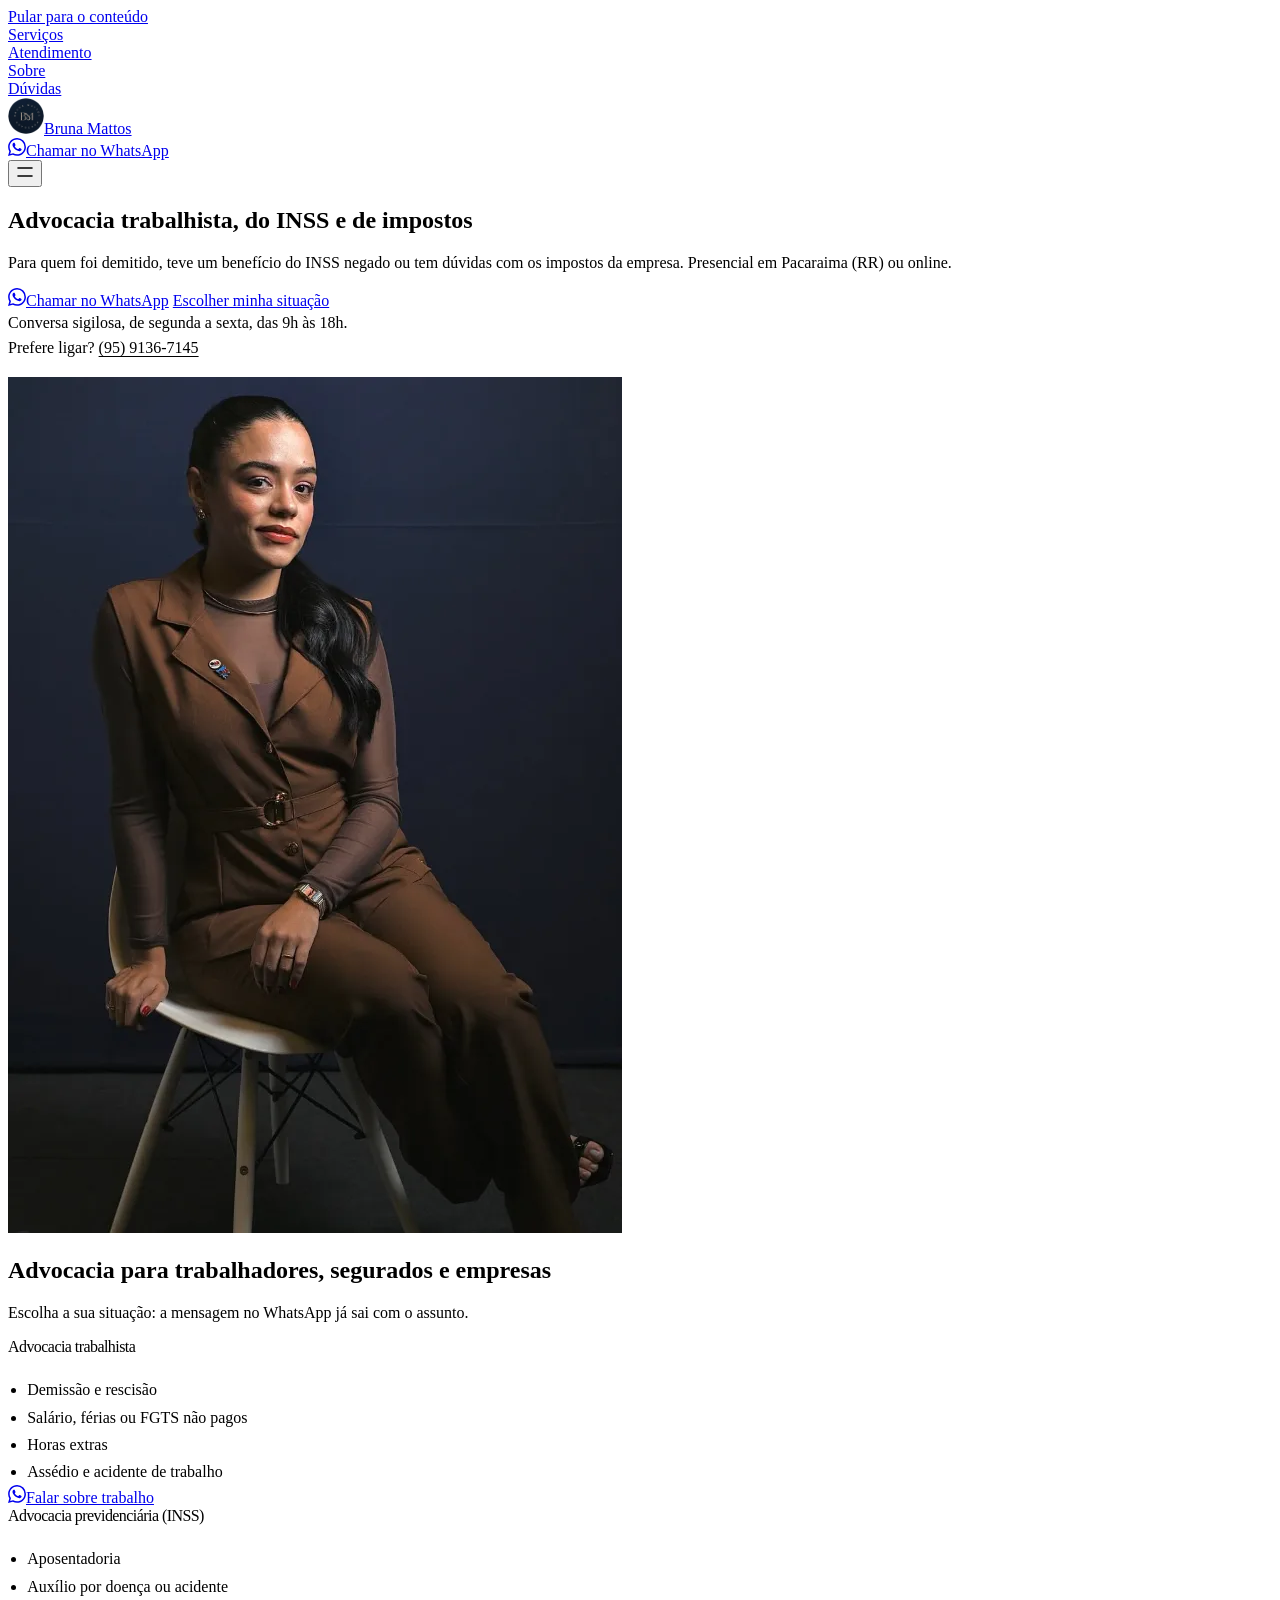
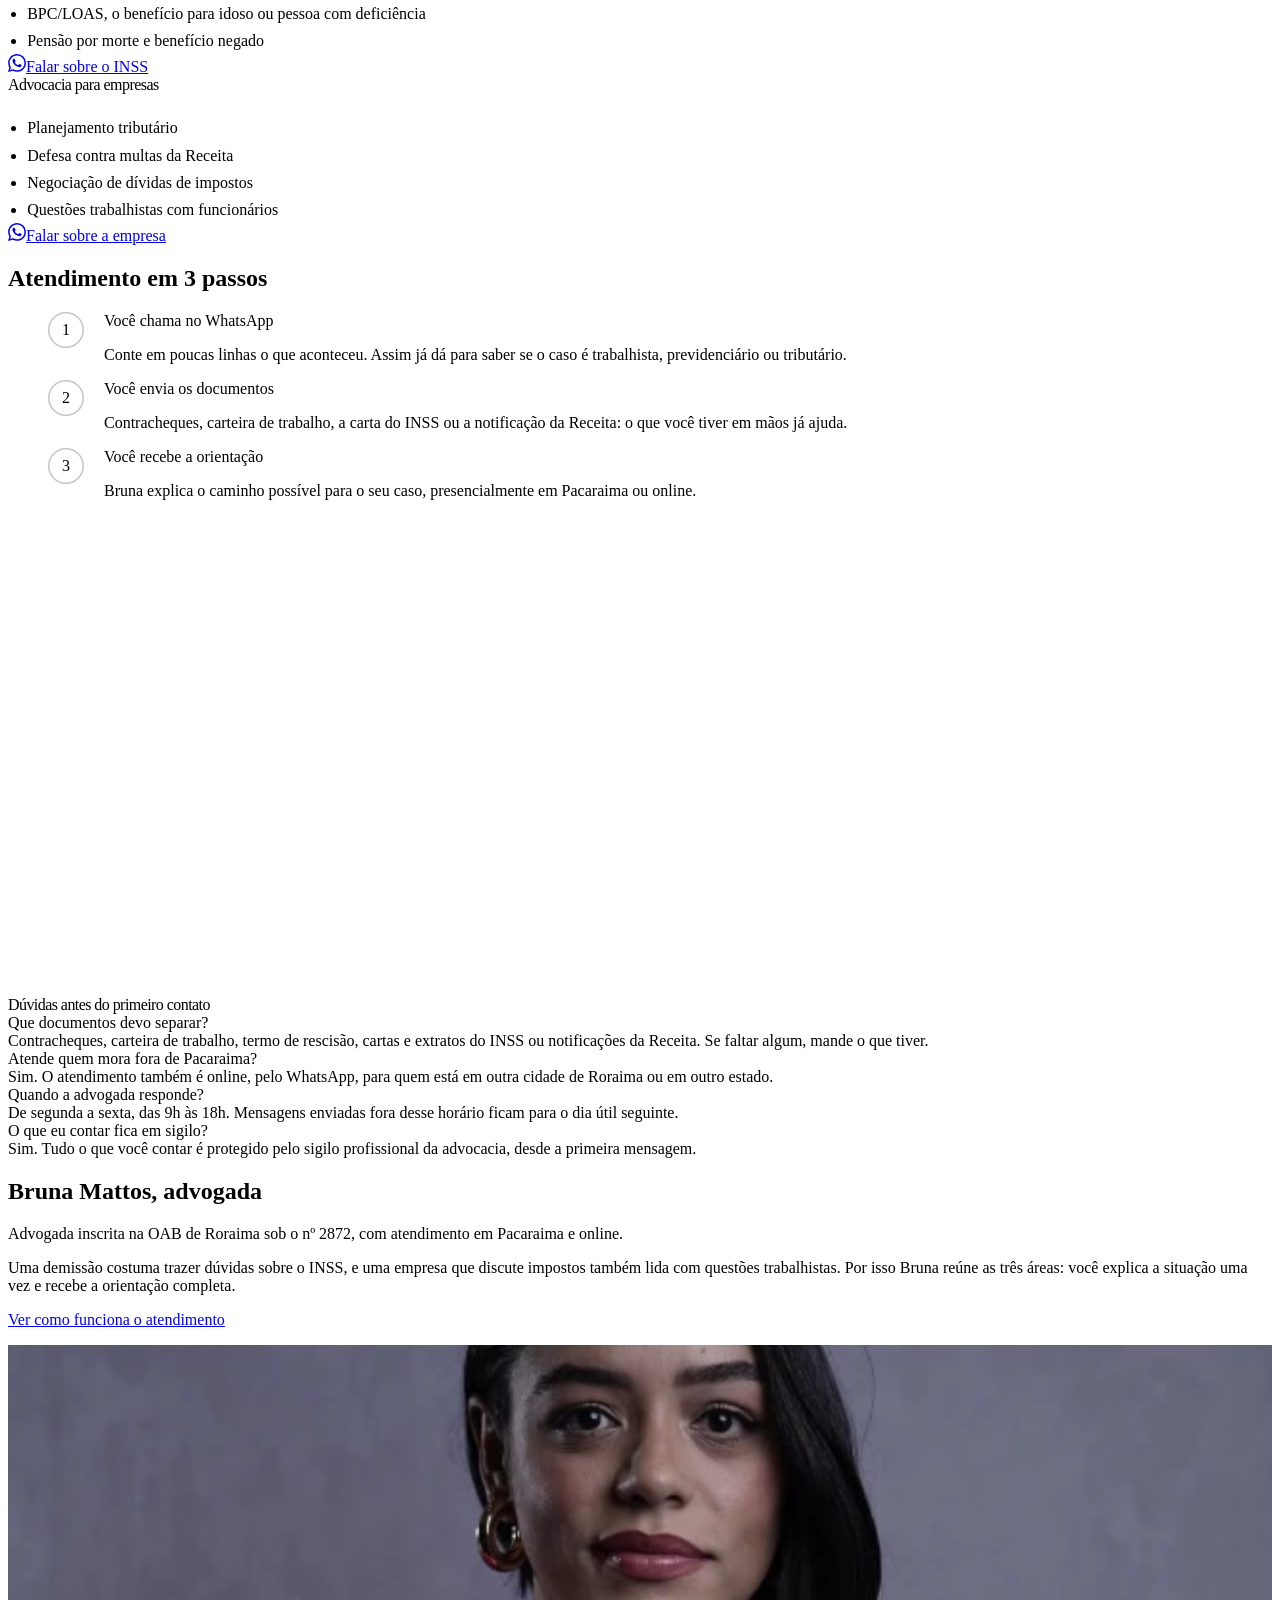
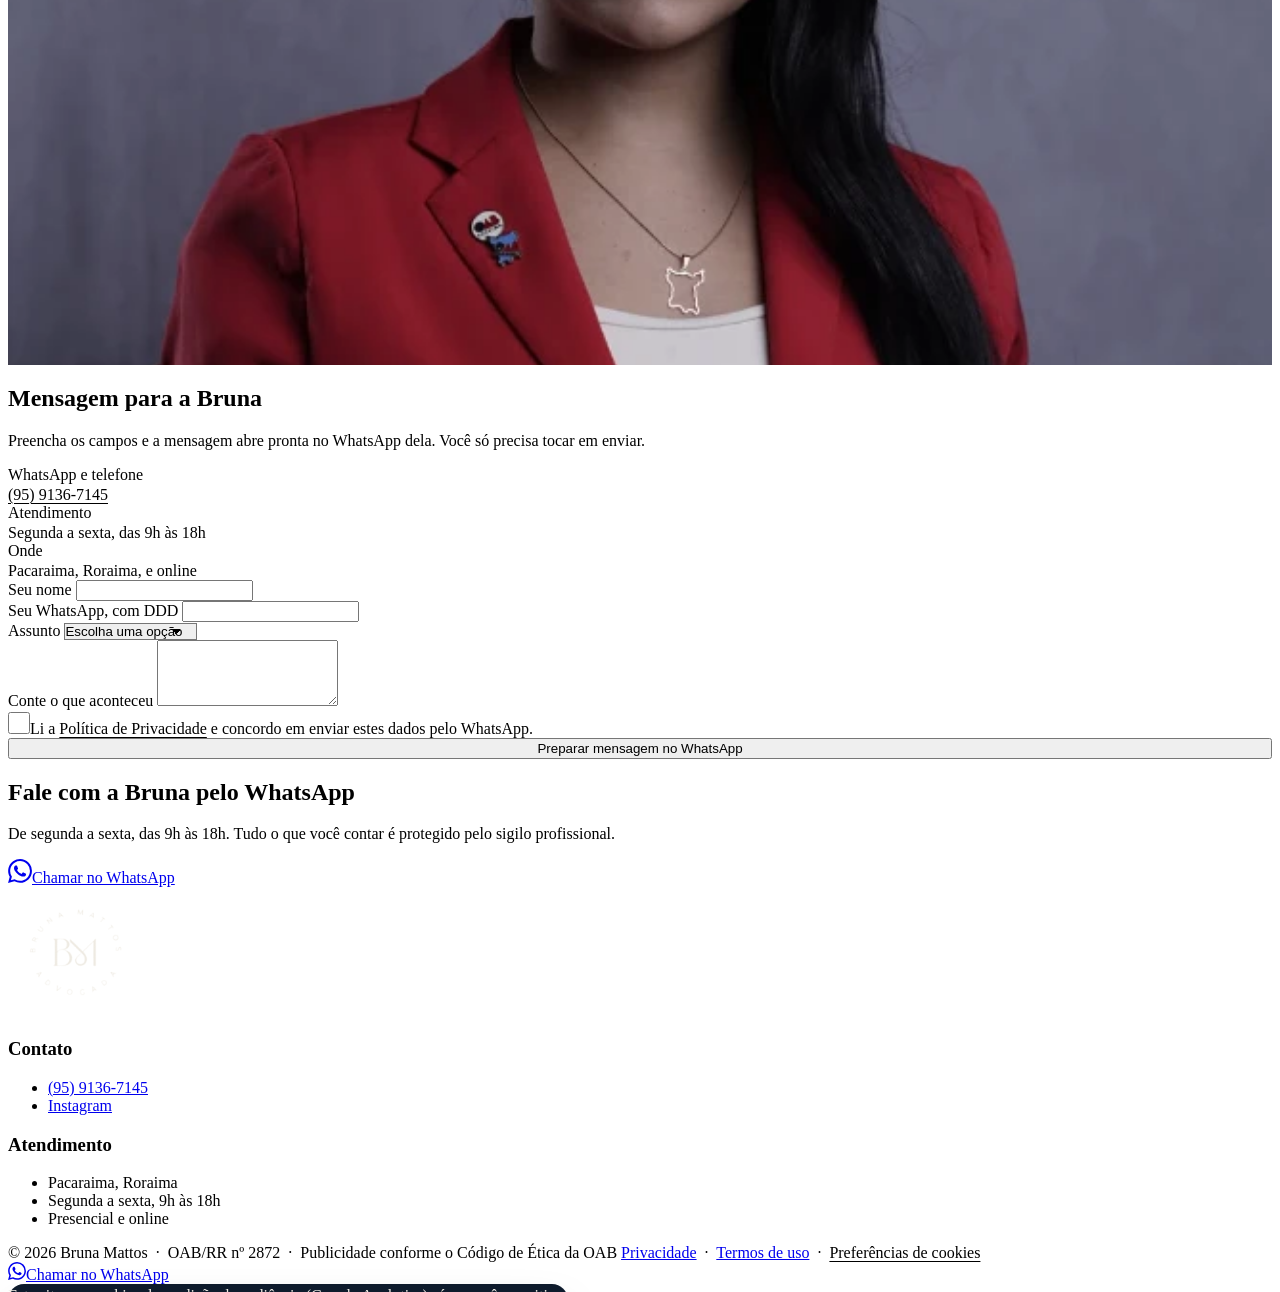
==== index.html @ 01bea77d "Site de Bruna Mattos, advogada Página inicial com áreas de atuação, atendimento em 3 passos, dúvidas" ====
<!doctype html>
<html lang="pt-BR" data-type="service" data-radius="soft" data-buttons="solid" data-motion>
<head>
<meta charset="utf-8">
<meta name="viewport" content="width=device-width, initial-scale=1, viewport-fit=cover">
<title>Bruna Mattos: advogada trabalhista, previdenciária e tributária em Pacaraima, Roraima</title>
<meta name="description" content="Atendimento a trabalhadores, segurados do INSS e empresas, presencial em Pacaraima (RR) e online, de segunda a sexta, das 9h às 18h. OAB/RR nº 2872.">
<link rel="canonical" href="https://vinyciusgestao.github.io/bruna-mattos-advogada/">
<meta property="og:type" content="website">
<meta property="og:locale" content="pt_BR">
<meta property="og:site_name" content="Bruna Mattos, Advogada">
<meta property="og:url" content="https://vinyciusgestao.github.io/bruna-mattos-advogada/">
<meta property="og:title" content="Bruna Mattos, advocacia em Pacaraima, Roraima">
<meta property="og:description" content="Direito do trabalho, INSS e impostos para trabalhadores, segurados e empresas, em Pacaraima (RR) e online. Fale pelo WhatsApp.">
<meta property="og:image" content="https://vinyciusgestao.github.io/bruna-mattos-advogada/assets/img/og-image.jpg">
<meta property="og:image:width" content="1200">
<meta property="og:image:height" content="630">
<meta property="og:image:alt" content="Bruna Mattos, advogada, sentada numa cadeira branca, ao lado do nome e da OAB/RR nº 2872">
<meta name="twitter:card" content="summary_large_image">
<meta name="twitter:image" content="https://vinyciusgestao.github.io/bruna-mattos-advogada/assets/img/og-image.jpg">
<link rel="icon" href="favicon.ico" sizes="48x48">
<link rel="icon" href="favicon-32x32.png" type="image/png" sizes="32x32">
<link rel="icon" href="favicon-16x16.png" type="image/png" sizes="16x16">
<link rel="apple-touch-icon" href="apple-touch-icon.png">
<link rel="manifest" href="site.webmanifest">
<meta name="theme-color" content="#f4f2ee">
<meta name="site-kind" content="other">
<meta name="page-type" content="service">
<link rel="preconnect" href="https://fonts.googleapis.com">
<link rel="preconnect" href="https://fonts.gstatic.com" crossorigin>
<link href="https://fonts.googleapis.com/css2?family=Onest:wght@400..700&display=swap" rel="stylesheet">
<link rel="stylesheet" href="assets/system.css">
<link rel="stylesheet" href="assets/ui/cards.css">
<link rel="stylesheet" href="assets/motion/motion.css">
<link rel="stylesheet" href="assets/layout/layout.css">
<link rel="stylesheet" href="assets/icons/icon.css">
<link rel="stylesheet" href="assets/site-extra.css">
<!-- tela de carregamento: só na primeira página da visita e nunca com reduzir movimento -->
<script>try{if(sessionStorage.getItem("bm-visto")||matchMedia("(prefers-reduced-motion: reduce)").matches)document.documentElement.classList.add("sem-carregamento");sessionStorage.setItem("bm-visto","1")}catch(e){document.documentElement.classList.add("sem-carregamento")}</script>
<style>
/* as cores da logo da Bruna: azul-marinho #0f1e33 e marfim */
:root {
  --p-bg: #f4f2ee; --p-surface: #e9e5dd; --p-ink: #121a28; --p-muted: #5d6270;
  --p-accent: #0f1e33; --p-accent-ink: #f4f2ee; --p-action: #0f1e33; --p-action-ink: #f4f2ee;
  --p-inv-bg: #0e1b2c; --p-inv-surface: #1a2a42; --p-inv-ink: #eeeae2; --p-inv-muted: #aab0bc;
  --p-inv-accent: #eeeae2; --p-inv-accent-ink: #0f1e33; --p-inv-action: #eeeae2; --p-inv-action-ink: #0f1e33;
  --font-display: "Onest", system-ui, sans-serif;
  --font-text: "Onest", system-ui, sans-serif;
  --display-weight: 400;
  --display-tracking: -0.035em;
  --display-tracking-xl: -0.04em;
}
</style>
<style>
  /* o ícone do WhatsApp nos botões que abrem o WhatsApp */
  .wa-ic { width: 18px; height: 18px; flex: none; margin-right: var(--s-2); }
  .btn--xl .wa-ic { width: 24px; height: 24px; margin-right: var(--s-3); }
  #contact .btn--xl { justify-content: flex-start; }
  /* a linha de tranquilidade sob os botões do topo */
  .hero__note { margin-top: var(--s-5); font-size: var(--t-small); line-height: 1.6; color: var(--ink); max-width: 46ch; }
  .hero__note a { color: inherit; text-decoration: underline; text-underline-offset: 3px; }
  @media (max-width: 639px) { .hero__note { margin-top: var(--s-4); } }
  /* o telefone do topo: área de toque de 44px sem mudar o desenho da linha */
  .hero__note a[href] { position: relative; }
  .hero__note a[href]::before { content: ""; position: absolute; inset: -12px -6px; }   /* área de toque de 44px; o desenho do link não muda */
  /* o salto de "Pular para o conteúdo" não desenha anel em volta da página inteira */
  main:focus { outline: none; }
  /* "Dúvidas" no menu: o título para abaixo do cabeçalho fixo */
  #duvidas { scroll-margin-top: calc(var(--nav) + var(--s-6)); }
  /* atendimento no celular: os passos não encolhem e a seção cresce com o que tem (passos, balança, dúvidas) */
  @media (max-width: 639px) { #servicos, #atendimento, #mensagem { height: auto; min-height: 100lvh; } #atendimento .group > .fill { flex: none; } }
  /* a logo (marfim sobre azul-marinho) no menu e no rodapé */
  .nav__logo img { width: 36px; height: 36px; margin-right: var(--s-3); border-radius: 50%; }
  .footer__logo { width: 128px; height: 128px; }
  /* serviços: cards só de texto, uma lista de situações e o botão da área */
  #servicos .card { gap: var(--s-4); }
  #servicos .card h3 { font: var(--display-weight) var(--t-h3)/1.2 var(--font-display); letter-spacing: var(--display-tracking); margin: 0; }
  #servicos .card ul { margin: 0 0 var(--s-2); padding-left: 1.2em; list-style: disc; line-height: 1.7; }
  #servicos .card .btn { margin-top: auto; align-self: flex-start; }
  /* títulos de uma ou duas linhas com a mesma altura: as listas começam alinhadas */
  @media (min-width: 1024px) { #servicos .card h3 { min-height: 2.4em; } }
  @media (min-width: 1024px) and (max-width: 1279px) { #servicos .card ul { line-height: 1.5; } #servicos .card { gap: var(--s-3); } }
  @media (min-width: 640px) and (max-width: 1023px) { #servicos .card ul { columns: 2; column-gap: var(--s-5); } }
  /* passos: o número grande ancora a sequência */
  /* ---------- movimento da página (assets/site-motion.js): curvas e tempos de um só lugar ---------- */
  :root {
    --sm-ease-out: cubic-bezier(0.23, 1, 0.32, 1);      /* entradas e respostas: começa rápido, pousa macio */
    --sm-ease-io: cubic-bezier(0.77, 0, 0.175, 1);      /* algo que se move na tela: sai e chega macio */
  }
  /* passos: o número vira uma moeda que gira quando o passo fica ativo; a linha de progresso desce entre eles */
  #atendimento .steps { position: relative; --p: 0; }
  #atendimento .steps::before, #atendimento .steps::after {
    content: ""; position: absolute; left: 17px; top: 36px; bottom: 44px; width: 2px; border-radius: 1px; background: var(--line);
  }
  #atendimento .steps::after { background: var(--action); transform-origin: top; transform: scaleY(var(--p)); transition: transform 520ms var(--sm-ease-io); }
  #atendimento .steps > li.step { display: block; position: relative; padding-left: 56px; }
  #atendimento .rows__name { display: block; font-size: var(--t-card); }
  #atendimento .step__n {
    position: absolute; left: 0; top: var(--s-4); z-index: 1; width: 36px; height: 36px; border-radius: 50%;
    display: grid; place-items: center; font: 500 var(--t-body)/1 var(--font-text);
    color: var(--ink); background: var(--bg); box-shadow: inset 0 0 0 1.5px var(--line-strong, rgba(18,26,40,.25));
    transition: background-color 200ms ease, color 200ms ease, box-shadow 200ms ease;
  }
  #atendimento .step.is-active .step__n, #atendimento .step.is-done .step__n { color: var(--action-ink); background: var(--action); box-shadow: none; }
  #atendimento .step p { transition: color 200ms ease; }
  #atendimento .steps.is-live .step:not(.is-active) p { color: var(--muted); }
  /* serviços: o balão mostra a mensagem que vai para o WhatsApp antes do clique (só com mouse) */
  #servicos .card { position: relative; will-change: transform; overflow: visible; }   /* sem fotos, nada a recortar: o balão pode sair do card */
  .card__msg {
    margin: 0; padding: var(--s-3) var(--s-4); border-radius: var(--r-md); font-size: var(--t-small); line-height: 1.45;
    background: var(--bg); color: var(--ink); box-shadow: 0 10px 24px -14px rgba(14, 27, 44, .45), inset 0 0 0 1px var(--line);
  }
  .card__msg span { display: block; font-size: var(--t-label); color: var(--muted); margin-bottom: 2px; }
  @media (hover: hover) and (pointer: fine) {
    .card__msg {
      position: absolute; left: var(--c-pad, 24px); right: var(--c-pad, 24px); top: calc(100% - 12px); z-index: 3;
      opacity: 0; transform: translateY(-4px) scale(0.97); transform-origin: top left; pointer-events: none;
      transition: opacity 120ms ease-out, transform 120ms ease-out;
    }
    #servicos .card:is(:hover, :focus-within) .card__msg { opacity: 1; transform: none; transition: opacity 180ms var(--sm-ease-out), transform 180ms var(--sm-ease-out); }
  }
  @media not ((hover: hover) and (pointer: fine)) { .card__msg { display: none; } }
  /* o retrato do topo ganha profundidade com o mouse (site-motion.js escreve o transform) */
  .hero__media { transform-style: preserve-3d; will-change: transform; }
  /* quem pediu menos movimento: cores e opacidade mudam, nada gira nem se desloca */
  @media (prefers-reduced-motion: reduce) {
    #atendimento .steps::after { transition: none; }
    .card__msg { transition: opacity 120ms ease !important; transform: none !important; }
    #servicos .card, .hero__media { will-change: auto; }
  }
  /* a balança 3D (ou a imagem parada dela) ao lado dos passos */
  #balanca { min-height: 480px; }
  #balanca > img.balanca-still { width: 100%; height: 100%; object-fit: contain; display: block; }
  /* a imagem parada (celular, conexão lenta) fica no fundo da página, sem a caixa do quadro */
  #balanca:not([data-product]) { background: none; border: 0; box-shadow: none; padding: 0; }
  #balanca:not([data-product])::before, #balanca:not([data-product])::after { content: none; }
  #balanca .print3d__hit:focus-visible { outline: 2px solid var(--action); outline-offset: 4px; border-radius: var(--r-md); }
  /* picture-develops: o retrato da seção Sobre, tão alto quanto o texto ao lado */
  .develop { margin: 0; border-radius: var(--r-lg); overflow: hidden; height: min(620px, var(--ly-fit, 620px)); }
  .develop > img { display: block; width: 100%; height: 100%; object-fit: cover; object-position: 50% 20%; }
  /* dúvidas: perguntas em duas colunas, respostas sempre abertas */
  #duvidas > h3 { font: var(--display-weight) var(--t-h3)/1.2 var(--font-display); letter-spacing: var(--display-tracking); margin: 0 0 var(--s-7); }
  #duvidas .grid { row-gap: var(--s-7); align-content: start; }
  #duvidas h4 { font-size: var(--t-card); font-weight: 500; margin: 0 0 var(--s-3); }
  #duvidas .grid p { margin: 0; }
  @media (max-width: 1023px) {
    .develop { height: auto; aspect-ratio: 4 / 5; margin-top: var(--s-7); }
    #balanca { min-height: 0; aspect-ratio: 4 / 3; margin-top: var(--s-6); }
    .footer__logo { width: 96px; height: 96px; }
    #contact .closing__links .grid > .span-4 { grid-column: span 4; }
  }
  @media (min-width: 640px) and (max-width: 1023px) {
    #sobre .grid > .span-5 { grid-column: 1 / span 6; } #sobre .grid > .develop { grid-column: 7 / -1; margin-top: 0; aspect-ratio: auto; height: 72svh; }
  }
  @media (max-width: 639px) {
    #balanca { aspect-ratio: 4 / 3; margin-top: var(--s-4); }
    #sobre .develop { aspect-ratio: 5 / 4; }
    .footer__logo { width: 72px; height: 72px; }
    /* rodapé no celular: a logo numa linha, contato e atendimento lado a lado com espaço para respirar */
    #contact .closing__links .grid { grid-template-columns: 1fr 1fr; row-gap: var(--s-6); }
    #contact .closing__links .grid > .span-4:first-child { grid-column: 1 / -1; }
    #contact .closing__links .grid > .span-4:not(:first-child) { grid-column: auto; }
  }
  /* celulares baixos (até 700px de altura): atendimento e sobre ganham uma segunda tela */
  @media (max-width: 639px) and (max-height: 700px) { #sobre { --hm: 2; } }
  /* seleção de texto nas cores da logo */
  ::selection { background: #0f1e33; color: #eeeae2; }
  /* telas muito estreitas: o botão grande quebra a linha em vez de alargar a página */
  @media (max-width: 359px) { #contact .btn--xl { white-space: normal; } }
</style>
<script>document.documentElement.classList.add('m-enter');setTimeout(()=>document.documentElement.classList.add('m-enter-done'),700)</script>
<script>document.documentElement.classList.add('mo-js');setTimeout(()=>document.documentElement.classList.add('mo-safe'),2500)</script>
<link rel="modulepreload" href="assets/moments/moments.js">
<link rel="modulepreload" href="assets/moments/lib.js">
<link rel="modulepreload" href="assets/moments/picture-develops/moment.js">
</head>
<body>
<div class="carregando" aria-hidden="true"><div class="carregando__marca"><img src="assets/img/logo-bruna-mattos-marfim.png" alt="" width="88" height="88"></div></div>
<!-- type: service (site-kind other)
     deal: hero split (o retrato da Bruna), nav nav-split, close close-type, footer footer-dark (o azul da logo),
           rhythm space, buttons solid; palette: as cores da logo (azul-marinho e marfim), type onest
     moments: picture-develops no retrato de #sobre; a balança 3D (pedida no briefing) em #atendimento,
     que para de oscilar quando o passo 3 aparece -->

<header class="nav nav--split">
  <div class="wrap nav__bar">
    <a class="skip-link" href="#top">Pular para o conteúdo</a>
    <nav class="nav__links" aria-label="Principal">
      <div class="nav__item"><a class="nav__link" href="#servicos">Serviços</a></div>
      <div class="nav__item"><a class="nav__link" href="#atendimento">Atendimento</a></div>
      <div class="nav__item"><a class="nav__link" href="#sobre">Sobre</a></div>
      <div class="nav__item"><a class="nav__link" href="#duvidas">Dúvidas</a></div>
    </nav>
    <a class="nav__logo" href="#top"><img src="assets/img/logo-bruna-mattos.png" alt="" width="36" height="36">Bruna Mattos</a>
    <div class="nav__actions">
      <a class="btn btn--primary" href="https://wa.me/559591367145?text=Ol%C3%A1%2C%20Bruna.%20Vim%20pelo%20site%20e%20gostaria%20de%20falar%20sobre%20um%20caso."><svg class="wa-ic" viewBox="0 0 24 24" aria-hidden="true" fill="currentColor"><path d="M17.472 14.382c-.297-.149-1.758-.867-2.03-.967-.273-.099-.471-.148-.67.15-.197.297-.767.966-.94 1.164-.173.199-.347.223-.644.075-.297-.15-1.255-.463-2.39-1.475-.883-.788-1.48-1.761-1.653-2.059-.173-.297-.018-.458.13-.606.134-.133.298-.347.446-.52.149-.174.198-.298.298-.497.099-.198.05-.371-.025-.52-.075-.149-.669-1.612-.916-2.207-.242-.579-.487-.5-.669-.51-.173-.008-.371-.01-.57-.01-.198 0-.52.074-.792.372-.272.297-1.04 1.016-1.04 2.479 0 1.462 1.065 2.875 1.213 3.074.149.198 2.096 3.2 5.077 4.487.709.306 1.262.489 1.694.625.712.227 1.36.195 1.871.118.571-.085 1.758-.719 2.006-1.413.248-.694.248-1.289.173-1.413-.074-.124-.272-.198-.57-.347m-5.421 7.403h-.004a9.87 9.87 0 01-5.031-1.378l-.361-.214-3.741.982.998-3.648-.235-.374a9.86 9.86 0 01-1.51-5.26c.001-5.45 4.436-9.884 9.888-9.884 2.64 0 5.122 1.03 6.988 2.898a9.825 9.825 0 012.893 6.994c-.003 5.45-4.437 9.884-9.885 9.884m8.413-18.297A11.815 11.815 0 0012.05 0C5.495 0 .16 5.335.157 11.892c0 2.096.547 4.142 1.588 5.945L.057 24l6.305-1.654a11.882 11.882 0 005.683 1.448h.005c6.554 0 11.89-5.335 11.893-11.893a11.821 11.821 0 00-3.48-8.413Z"/></svg>Chamar no WhatsApp</a>
    </div>
    <a class="nav__wa" href="https://wa.me/559591367145?text=Ol%C3%A1%2C%20Bruna.%20Vim%20pelo%20site%20e%20gostaria%20de%20falar%20sobre%20um%20caso." aria-label="Chamar no WhatsApp"><svg viewBox="0 0 24 24" aria-hidden="true" fill="currentColor"><path d="M17.472 14.382c-.297-.149-1.758-.867-2.03-.967-.273-.099-.471-.148-.67.15-.197.297-.767.966-.94 1.164-.173.199-.347.223-.644.075-.297-.15-1.255-.463-2.39-1.475-.883-.788-1.48-1.761-1.653-2.059-.173-.297-.018-.458.13-.606.134-.133.298-.347.446-.52.149-.174.198-.298.298-.497.099-.198.05-.371-.025-.52-.075-.149-.669-1.612-.916-2.207-.242-.579-.487-.5-.669-.51-.173-.008-.371-.01-.57-.01-.198 0-.52.074-.792.372-.272.297-1.04 1.016-1.04 2.479 0 1.462 1.065 2.875 1.213 3.074.149.198 2.096 3.2 5.077 4.487.709.306 1.262.489 1.694.625.712.227 1.36.195 1.871.118.571-.085 1.758-.719 2.006-1.413.248-.694.248-1.289.173-1.413-.074-.124-.272-.198-.57-.347m-5.421 7.403h-.004a9.87 9.87 0 01-5.031-1.378l-.361-.214-3.741.982.998-3.648-.235-.374a9.86 9.86 0 01-1.51-5.26c.001-5.45 4.436-9.884 9.888-9.884 2.64 0 5.122 1.03 6.988 2.898a9.825 9.825 0 012.893 6.994c-.003 5.45-4.437 9.884-9.885 9.884m8.413-18.297A11.815 11.815 0 0012.05 0C5.495 0 .16 5.335.157 11.892c0 2.096.547 4.142 1.588 5.945L.057 24l6.305-1.654a11.882 11.882 0 005.683 1.448h.005c6.554 0 11.89-5.335 11.893-11.893a11.821 11.821 0 00-3.48-8.413Z"/></svg></a>
    <button class="nav__toggle" type="button" aria-expanded="false" aria-label="Abrir o menu">
      <svg width="18" height="18" viewBox="0 0 18 18" aria-hidden="true"><path d="M2 5h14M2 13h14" stroke="currentColor" stroke-width="1.6" stroke-linecap="round"/></svg>
    </button>
  </div>
</header>

<main id="top" tabindex="-1">
  <section class="hero hero--split" data-enter aria-labelledby="hero-h">
    <div class="wrap"><div class="hero-text grid hero__grid">
      <div class="hero__text span-5">
        <h1 id="hero-h">Advocacia trabalhista, do INSS e de impostos</h1>
        <p class="hero__lead">Para quem foi demitido, teve um benefício do INSS negado ou tem dúvidas com os impostos da empresa. Presencial em Pacaraima (RR) ou online.</p>
        <div class="btn-row">
          <a class="btn btn--primary" href="https://wa.me/559591367145?text=Ol%C3%A1%2C%20Bruna.%20Vim%20pelo%20site%20e%20gostaria%20de%20falar%20sobre%20um%20caso."><svg class="wa-ic" viewBox="0 0 24 24" aria-hidden="true" fill="currentColor"><path d="M17.472 14.382c-.297-.149-1.758-.867-2.03-.967-.273-.099-.471-.148-.67.15-.197.297-.767.966-.94 1.164-.173.199-.347.223-.644.075-.297-.15-1.255-.463-2.39-1.475-.883-.788-1.48-1.761-1.653-2.059-.173-.297-.018-.458.13-.606.134-.133.298-.347.446-.52.149-.174.198-.298.298-.497.099-.198.05-.371-.025-.52-.075-.149-.669-1.612-.916-2.207-.242-.579-.487-.5-.669-.51-.173-.008-.371-.01-.57-.01-.198 0-.52.074-.792.372-.272.297-1.04 1.016-1.04 2.479 0 1.462 1.065 2.875 1.213 3.074.149.198 2.096 3.2 5.077 4.487.709.306 1.262.489 1.694.625.712.227 1.36.195 1.871.118.571-.085 1.758-.719 2.006-1.413.248-.694.248-1.289.173-1.413-.074-.124-.272-.198-.57-.347m-5.421 7.403h-.004a9.87 9.87 0 01-5.031-1.378l-.361-.214-3.741.982.998-3.648-.235-.374a9.86 9.86 0 01-1.51-5.26c.001-5.45 4.436-9.884 9.888-9.884 2.64 0 5.122 1.03 6.988 2.898a9.825 9.825 0 012.893 6.994c-.003 5.45-4.437 9.884-9.885 9.884m8.413-18.297A11.815 11.815 0 0012.05 0C5.495 0 .16 5.335.157 11.892c0 2.096.547 4.142 1.588 5.945L.057 24l6.305-1.654a11.882 11.882 0 005.683 1.448h.005c6.554 0 11.89-5.335 11.893-11.893a11.821 11.821 0 00-3.48-8.413Z"/></svg>Chamar no WhatsApp</a>
          <a class="btn btn--secondary" href="#servicos">Escolher minha situação</a>
        </div>
        <p class="hero__note">Conversa sigilosa, de segunda a sexta, das 9h às 18h. Prefere ligar? <a href="tel:+559591367145">(95) 9136-7145</a></p>
      </div>
      <div class="hero__media span-6 start-7">
        <img src="assets/img/bruna-retrato-marrom.webp" width="614" height="856" alt="Bruna Mattos sentada numa cadeira branca, de conjunto marrom, diante de um fundo azul-marinho" style="--ly-pos: 50% 22%" fetchpriority="high" data-source="client" data-subject="retrato da advogada">
      </div>
    </div></div>
  </section>

  <section class="section" id="servicos" aria-labelledby="servicos-h">
    <div class="wrap">
      <div class="section-head">
        <h2 id="servicos-h">Advocacia para trabalhadores, segurados e empresas</h2>
        <p>Escolha a sua situação: a mensagem no WhatsApp já sai com o assunto.</p>
      </div>
      <div class="grid">
        <article class="card span-4">
          <h3>Advocacia trabalhista</h3>
          <ul>
            <li>Demissão e rescisão</li>
            <li>Salário, férias ou FGTS não pagos</li>
            <li>Horas extras</li>
            <li>Assédio e acidente de trabalho</li>
          </ul>
          <a class="btn btn--secondary" href="https://wa.me/559591367145?text=Ol%C3%A1%2C%20Bruna.%20Vim%20pelo%20site%20e%20tenho%20uma%20d%C3%BAvida%20trabalhista."><svg class="wa-ic" viewBox="0 0 24 24" aria-hidden="true" fill="currentColor"><path d="M17.472 14.382c-.297-.149-1.758-.867-2.03-.967-.273-.099-.471-.148-.67.15-.197.297-.767.966-.94 1.164-.173.199-.347.223-.644.075-.297-.15-1.255-.463-2.39-1.475-.883-.788-1.48-1.761-1.653-2.059-.173-.297-.018-.458.13-.606.134-.133.298-.347.446-.52.149-.174.198-.298.298-.497.099-.198.05-.371-.025-.52-.075-.149-.669-1.612-.916-2.207-.242-.579-.487-.5-.669-.51-.173-.008-.371-.01-.57-.01-.198 0-.52.074-.792.372-.272.297-1.04 1.016-1.04 2.479 0 1.462 1.065 2.875 1.213 3.074.149.198 2.096 3.2 5.077 4.487.709.306 1.262.489 1.694.625.712.227 1.36.195 1.871.118.571-.085 1.758-.719 2.006-1.413.248-.694.248-1.289.173-1.413-.074-.124-.272-.198-.57-.347m-5.421 7.403h-.004a9.87 9.87 0 01-5.031-1.378l-.361-.214-3.741.982.998-3.648-.235-.374a9.86 9.86 0 01-1.51-5.26c.001-5.45 4.436-9.884 9.888-9.884 2.64 0 5.122 1.03 6.988 2.898a9.825 9.825 0 012.893 6.994c-.003 5.45-4.437 9.884-9.885 9.884m8.413-18.297A11.815 11.815 0 0012.05 0C5.495 0 .16 5.335.157 11.892c0 2.096.547 4.142 1.588 5.945L.057 24l6.305-1.654a11.882 11.882 0 005.683 1.448h.005c6.554 0 11.89-5.335 11.893-11.893a11.821 11.821 0 00-3.48-8.413Z"/></svg>Falar sobre trabalho</a>
          <p class="card__msg" aria-hidden="true"><span>Mensagem que será enviada</span>“Olá, Bruna. Vim pelo site e tenho uma dúvida trabalhista.”</p>
        </article>
        <article class="card span-4">
          <h3>Advocacia previdenciária (INSS)</h3>
          <ul>
            <li>Aposentadoria</li>
            <li>Auxílio por doença ou acidente</li>
            <li>BPC/LOAS, o benefício para idoso ou pessoa com deficiência</li>
            <li>Pensão por morte e benefício negado</li>
          </ul>
          <a class="btn btn--secondary" href="https://wa.me/559591367145?text=Ol%C3%A1%2C%20Bruna.%20Vim%20pelo%20site%20e%20tenho%20uma%20d%C3%BAvida%20sobre%20o%20INSS."><svg class="wa-ic" viewBox="0 0 24 24" aria-hidden="true" fill="currentColor"><path d="M17.472 14.382c-.297-.149-1.758-.867-2.03-.967-.273-.099-.471-.148-.67.15-.197.297-.767.966-.94 1.164-.173.199-.347.223-.644.075-.297-.15-1.255-.463-2.39-1.475-.883-.788-1.48-1.761-1.653-2.059-.173-.297-.018-.458.13-.606.134-.133.298-.347.446-.52.149-.174.198-.298.298-.497.099-.198.05-.371-.025-.52-.075-.149-.669-1.612-.916-2.207-.242-.579-.487-.5-.669-.51-.173-.008-.371-.01-.57-.01-.198 0-.52.074-.792.372-.272.297-1.04 1.016-1.04 2.479 0 1.462 1.065 2.875 1.213 3.074.149.198 2.096 3.2 5.077 4.487.709.306 1.262.489 1.694.625.712.227 1.36.195 1.871.118.571-.085 1.758-.719 2.006-1.413.248-.694.248-1.289.173-1.413-.074-.124-.272-.198-.57-.347m-5.421 7.403h-.004a9.87 9.87 0 01-5.031-1.378l-.361-.214-3.741.982.998-3.648-.235-.374a9.86 9.86 0 01-1.51-5.26c.001-5.45 4.436-9.884 9.888-9.884 2.64 0 5.122 1.03 6.988 2.898a9.825 9.825 0 012.893 6.994c-.003 5.45-4.437 9.884-9.885 9.884m8.413-18.297A11.815 11.815 0 0012.05 0C5.495 0 .16 5.335.157 11.892c0 2.096.547 4.142 1.588 5.945L.057 24l6.305-1.654a11.882 11.882 0 005.683 1.448h.005c6.554 0 11.89-5.335 11.893-11.893a11.821 11.821 0 00-3.48-8.413Z"/></svg>Falar sobre o INSS</a>
          <p class="card__msg" aria-hidden="true"><span>Mensagem que será enviada</span>“Olá, Bruna. Vim pelo site e tenho uma dúvida sobre o INSS.”</p>
        </article>
        <article class="card span-4">
          <h3>Advocacia para empresas</h3>
          <ul>
            <li>Planejamento tributário</li>
            <li>Defesa contra multas da Receita</li>
            <li>Negociação de dívidas de impostos</li>
            <li>Questões trabalhistas com funcionários</li>
          </ul>
          <a class="btn btn--secondary" href="https://wa.me/559591367145?text=Ol%C3%A1%2C%20Bruna.%20Vim%20pelo%20site%20e%20tenho%20uma%20empresa%20e%20uma%20d%C3%BAvida."><svg class="wa-ic" viewBox="0 0 24 24" aria-hidden="true" fill="currentColor"><path d="M17.472 14.382c-.297-.149-1.758-.867-2.03-.967-.273-.099-.471-.148-.67.15-.197.297-.767.966-.94 1.164-.173.199-.347.223-.644.075-.297-.15-1.255-.463-2.39-1.475-.883-.788-1.48-1.761-1.653-2.059-.173-.297-.018-.458.13-.606.134-.133.298-.347.446-.52.149-.174.198-.298.298-.497.099-.198.05-.371-.025-.52-.075-.149-.669-1.612-.916-2.207-.242-.579-.487-.5-.669-.51-.173-.008-.371-.01-.57-.01-.198 0-.52.074-.792.372-.272.297-1.04 1.016-1.04 2.479 0 1.462 1.065 2.875 1.213 3.074.149.198 2.096 3.2 5.077 4.487.709.306 1.262.489 1.694.625.712.227 1.36.195 1.871.118.571-.085 1.758-.719 2.006-1.413.248-.694.248-1.289.173-1.413-.074-.124-.272-.198-.57-.347m-5.421 7.403h-.004a9.87 9.87 0 01-5.031-1.378l-.361-.214-3.741.982.998-3.648-.235-.374a9.86 9.86 0 01-1.51-5.26c.001-5.45 4.436-9.884 9.888-9.884 2.64 0 5.122 1.03 6.988 2.898a9.825 9.825 0 012.893 6.994c-.003 5.45-4.437 9.884-9.885 9.884m8.413-18.297A11.815 11.815 0 0012.05 0C5.495 0 .16 5.335.157 11.892c0 2.096.547 4.142 1.588 5.945L.057 24l6.305-1.654a11.882 11.882 0 005.683 1.448h.005c6.554 0 11.89-5.335 11.893-11.893a11.821 11.821 0 00-3.48-8.413Z"/></svg>Falar sobre a empresa</a>
          <p class="card__msg" aria-hidden="true"><span>Mensagem que será enviada</span>“Olá, Bruna. Vim pelo site e tenho uma empresa e uma dúvida.”</p>
        </article>
      </div>
    </div>
  </section>

  <section class="section g2" id="atendimento" aria-labelledby="atendimento-h">
    <div class="wrap">
      <div class="group">
      <div class="section-head"><h2 id="atendimento-h">Atendimento em 3 passos</h2></div>
      <div class="grid grid--top fill">
        <div class="span-5">
          <ol class="rows steps" data-steps>
            <li class="step" data-step="1"><span class="step__n" aria-hidden="true">1</span><span class="rows__name">Você chama no WhatsApp</span><p>Conte em poucas linhas o que aconteceu. Assim já dá para saber se o caso é trabalhista, previdenciário ou tributário.</p></li>
            <li class="step" data-step="2"><span class="step__n" aria-hidden="true">2</span><span class="rows__name">Você envia os documentos</span><p>Contracheques, carteira de trabalho, a carta do INSS ou a notificação da Receita: o que você tiver em mãos já ajuda.</p></li>
            <li class="step" data-step="3" id="passo-3"><span class="step__n" aria-hidden="true">3</span><span class="rows__name">Você recebe a orientação</span><p>Bruna explica o caminho possível para o seu caso, presencialmente em Pacaraima ou online.</p></li>
          </ol>
        </div>
        <div class="frame span-6 start-7" id="balanca" data-product="assets/objects/product-render/specs/balanca.json" data-product-place="hero" data-product-view="three-quarter" data-product-mode="live" aria-label="Balança da justiça de latão sobre base de madeira e azul-marinho"></div>
      </div>
      </div>
      <div class="group" id="duvidas">
        <h3>Dúvidas antes do primeiro contato</h3>
        <div class="grid">
          <div class="span-6"><h4>Que documentos devo separar?</h4><p>Contracheques, carteira de trabalho, termo de rescisão, cartas e extratos do INSS ou notificações da Receita. Se faltar algum, mande o que tiver.</p></div>
          <div class="span-6 start-7"><h4>Atende quem mora fora de Pacaraima?</h4><p>Sim. O atendimento também é online, pelo WhatsApp, para quem está em outra cidade de Roraima ou em outro estado.</p></div>
          <div class="span-6"><h4>Quando a advogada responde?</h4><p>De segunda a sexta, das 9h às 18h. Mensagens enviadas fora desse horário ficam para o dia útil seguinte.</p></div>
          <div class="span-6 start-7"><h4>O que eu contar fica em sigilo?</h4><p>Sim. Tudo o que você contar é protegido pelo sigilo profissional da advocacia, desde a primeira mensagem.</p></div>
        </div>
      </div>
    </div>
  </section>

  <section class="section" id="sobre" aria-labelledby="sobre-h">
    <div class="wrap">
      <div class="grid grid--top fill">
        <div class="span-5 stack-6">
          <h2 id="sobre-h">Bruna Mattos, advogada</h2>
          <p class="t-lead">Advogada inscrita na OAB de Roraima sob o nº 2872, com atendimento em Pacaraima e online.</p>
          <p>Uma demissão costuma trazer dúvidas sobre o INSS, e uma empresa que discute impostos também lida com questões trabalhistas. Por isso Bruna reúne as três áreas: você explica a situação uma vez e recebe a orientação completa.</p>
          <p><a class="link" href="#atendimento">Ver como funciona o atendimento</a></p>
        </div>
        <figure class="develop span-6 start-7" data-moment="picture-develops"><img src="assets/img/bruna-retrato-vermelho.webp" width="660" height="852" alt="Bruna Mattos de blazer vermelho e blusa branca, em pé diante de um fundo cinza" loading="lazy" decoding="async" data-source="client" data-subject="retrato da advogada"></figure>
      </div>
    </div>
  </section>

  <section class="section" id="mensagem" aria-labelledby="mensagem-h">
    <div class="wrap">
      <div class="grid grid--top">
        <div class="span-5">
          <h2 id="mensagem-h">Mensagem para a Bruna</h2>
          <p class="t-lead">Preencha os campos e a mensagem abre pronta no WhatsApp dela. Você só precisa tocar em enviar.</p>
          <ul class="contato-lista">
            <li><span>WhatsApp e telefone</span><a class="link-texto" href="tel:+559591367145">(95) 9136-7145</a></li>
            <li><span>Atendimento</span>Segunda a sexta, das 9h às 18h</li>
            <li><span>Onde</span>Pacaraima, Roraima, e online</li>
          </ul>
        </div>
        <div class="form-card span-6 start-7">
          <form class="form" id="form-mensagem" action="obrigado.html" method="get" novalidate data-fix="Corrija {n} campo(s) destacado(s) acima.">
            <div class="field"><label for="f-nome">Seu nome</label>
              <input id="f-nome" name="nome" type="text" autocomplete="name" required minlength="2" aria-describedby="f-nome-err">
              <p class="field__error" id="f-nome-err" hidden>Escreva o seu nome.</p></div>
            <div class="field"><label for="f-tel">Seu WhatsApp, com DDD</label>
              <input id="f-tel" name="telefone" type="tel" autocomplete="tel" inputmode="tel" required pattern="[0-9\s\(\)\+\-]{10,}" aria-describedby="f-tel-err">
              <p class="field__error" id="f-tel-err" hidden>Escreva o número com DDD, por exemplo (95) 99999-0000.</p></div>
            <div class="field field--full"><label for="f-assunto">Assunto</label>
              <select id="f-assunto" name="assunto" required aria-describedby="f-assunto-err">
                <option value="">Escolha uma opção</option>
                <option>Direito do trabalho</option>
                <option>INSS e aposentadoria</option>
                <option>Impostos da empresa</option>
                <option>Outro assunto</option>
              </select>
              <p class="field__error" id="f-assunto-err" hidden>Escolha o assunto da sua mensagem.</p></div>
            <div class="field field--full"><label for="f-msg">Conte o que aconteceu</label>
              <textarea id="f-msg" name="mensagem" rows="4" required minlength="10" aria-describedby="f-msg-err"></textarea>
              <p class="field__error" id="f-msg-err" hidden>Escreva pelo menos uma frase sobre o seu caso.</p></div>
            <label class="field field--check field--full" for="f-ok"><input id="f-ok" name="consentimento" type="checkbox" required aria-describedby="f-ok-err"><span>Li a <a class="link-texto" href="privacidade.html">Política de Privacidade</a> e concordo em enviar estes dados pelo WhatsApp.</span>
              <p class="field__error" id="f-ok-err" hidden>Marque esta opção para continuar.</p></label>
            <div class="btn-row"><button class="btn btn--primary" type="submit">Preparar mensagem no WhatsApp</button></div>
            <p class="form__status" role="status" data-form-status></p>
          </form>
        </div>
      </div>
    </div>
  </section>
</main>

<footer class="footer closing footer--dark ground-inverse" id="contact" aria-labelledby="close-h">
  <div class="wrap">
    <div class="closing__cta close--type">
      <div class="section-head">
        <h2 id="close-h">Fale com a Bruna pelo WhatsApp</h2>
        <p>De segunda a sexta, das 9h às 18h. Tudo o que você contar é protegido pelo sigilo profissional.</p>
      </div>
      <a class="btn btn--primary btn--xl btn--wide" href="https://wa.me/559591367145?text=Ol%C3%A1%2C%20Bruna.%20Vim%20pelo%20site%20e%20gostaria%20de%20falar%20sobre%20um%20caso."><svg class="wa-ic" viewBox="0 0 24 24" aria-hidden="true" fill="currentColor"><path d="M17.472 14.382c-.297-.149-1.758-.867-2.03-.967-.273-.099-.471-.148-.67.15-.197.297-.767.966-.94 1.164-.173.199-.347.223-.644.075-.297-.15-1.255-.463-2.39-1.475-.883-.788-1.48-1.761-1.653-2.059-.173-.297-.018-.458.13-.606.134-.133.298-.347.446-.52.149-.174.198-.298.298-.497.099-.198.05-.371-.025-.52-.075-.149-.669-1.612-.916-2.207-.242-.579-.487-.5-.669-.51-.173-.008-.371-.01-.57-.01-.198 0-.52.074-.792.372-.272.297-1.04 1.016-1.04 2.479 0 1.462 1.065 2.875 1.213 3.074.149.198 2.096 3.2 5.077 4.487.709.306 1.262.489 1.694.625.712.227 1.36.195 1.871.118.571-.085 1.758-.719 2.006-1.413.248-.694.248-1.289.173-1.413-.074-.124-.272-.198-.57-.347m-5.421 7.403h-.004a9.87 9.87 0 01-5.031-1.378l-.361-.214-3.741.982.998-3.648-.235-.374a9.86 9.86 0 01-1.51-5.26c.001-5.45 4.436-9.884 9.888-9.884 2.64 0 5.122 1.03 6.988 2.898a9.825 9.825 0 012.893 6.994c-.003 5.45-4.437 9.884-9.885 9.884m8.413-18.297A11.815 11.815 0 0012.05 0C5.495 0 .16 5.335.157 11.892c0 2.096.547 4.142 1.588 5.945L.057 24l6.305-1.654a11.882 11.882 0 005.683 1.448h.005c6.554 0 11.89-5.335 11.893-11.893a11.821 11.821 0 00-3.48-8.413Z"/></svg>Chamar no WhatsApp</a>
    </div>
    <div class="closing__links">
      <div class="grid">
        <div class="span-4 stack-4">
          <img class="footer__logo" src="assets/img/logo-bruna-mattos-marfim.png" width="128" height="128" alt="Logo Bruna Mattos Advogada">
        </div>
        <div class="span-4 footer__col"><h3>Contato</h3><ul><li><a href="tel:+559591367145">(95) 9136-7145</a></li><li><a href="https://www.instagram.com/adv.brunamattos/">Instagram</a></li></ul></div>
        <div class="span-4 footer__col"><h3>Atendimento</h3><ul><li>Pacaraima, Roraima</li><li>Segunda a sexta, 9h às 18h</li><li>Presencial e online</li></ul></div>
      </div>
      <div class="footer__legal">
        <span>&copy; 2026 Bruna Mattos &nbsp;·&nbsp; OAB/RR nº 2872 &nbsp;·&nbsp; Publicidade conforme o Código de Ética da OAB</span>
        <span><a href="privacidade.html">Privacidade</a> &nbsp;·&nbsp; <a href="termos.html">Termos de uso</a> &nbsp;·&nbsp; <button type="button" class="link-botao" data-cookies-prefs>Preferências de cookies</button></span>
      </div>
    </div>
  </div>
</footer>

<nav class="actionbar" aria-label="Ações rápidas">
  <a class="btn btn--primary" href="https://wa.me/559591367145?text=Ol%C3%A1%2C%20Bruna.%20Vim%20pelo%20site%20e%20gostaria%20de%20falar%20sobre%20um%20caso."><svg class="wa-ic" viewBox="0 0 24 24" aria-hidden="true" fill="currentColor"><path d="M17.472 14.382c-.297-.149-1.758-.867-2.03-.967-.273-.099-.471-.148-.67.15-.197.297-.767.966-.94 1.164-.173.199-.347.223-.644.075-.297-.15-1.255-.463-2.39-1.475-.883-.788-1.48-1.761-1.653-2.059-.173-.297-.018-.458.13-.606.134-.133.298-.347.446-.52.149-.174.198-.298.298-.497.099-.198.05-.371-.025-.52-.075-.149-.669-1.612-.916-2.207-.242-.579-.487-.5-.669-.51-.173-.008-.371-.01-.57-.01-.198 0-.52.074-.792.372-.272.297-1.04 1.016-1.04 2.479 0 1.462 1.065 2.875 1.213 3.074.149.198 2.096 3.2 5.077 4.487.709.306 1.262.489 1.694.625.712.227 1.36.195 1.871.118.571-.085 1.758-.719 2.006-1.413.248-.694.248-1.289.173-1.413-.074-.124-.272-.198-.57-.347m-5.421 7.403h-.004a9.87 9.87 0 01-5.031-1.378l-.361-.214-3.741.982.998-3.648-.235-.374a9.86 9.86 0 01-1.51-5.26c.001-5.45 4.436-9.884 9.888-9.884 2.64 0 5.122 1.03 6.988 2.898a9.825 9.825 0 012.893 6.994c-.003 5.45-4.437 9.884-9.885 9.884m8.413-18.297A11.815 11.815 0 0012.05 0C5.495 0 .16 5.335.157 11.892c0 2.096.547 4.142 1.588 5.945L.057 24l6.305-1.654a11.882 11.882 0 005.683 1.448h.005c6.554 0 11.89-5.335 11.893-11.893a11.821 11.821 0 00-3.48-8.413Z"/></svg>Chamar no WhatsApp</a>
</nav>

<script type="module" src="assets/system.js"></script>
<script type="module" src="assets/motion/motion.js"></script>
<script type="module" src="assets/layout/layout.js"></script>
<!-- o movimento da página: a balança 3D seguindo os passos, os passos, os cards e o retrato (respeita reduzir movimento) -->
<script type="module" src="assets/site-motion.js"></script>
<script type="module" src="assets/site-extra.js"></script>
</body>
</html>
---- assets/site-extra.css ----
/* Partes do site da Bruna Mattos que não vêm do kit: tela de carregamento, banner de cookies, botão de WhatsApp no
   topo do celular, formulário de mensagem e as páginas de texto (privacidade, termos, obrigado, 404). */

/* ---------------------------------------------------------------- tela de carregamento */
/* só na primeira página da visita e nunca com reduzir movimento (o script na <head> decide); some em até 0,7 s */
.carregando {
  position: fixed; inset: 0; z-index: 100; display: grid; place-items: center; background: #0e1b2c;
  transition: opacity 240ms cubic-bezier(0.23, 1, 0.32, 1), visibility 0s linear 240ms;
}
html.sem-carregamento .carregando, .carregando.is-done { opacity: 0; visibility: hidden; }
.carregando__marca { position: relative; width: 104px; height: 104px; display: grid; place-items: center; }
.carregando__marca img { width: 88px; height: 88px; }
.carregando__marca::after {
  content: ""; position: absolute; inset: 0; border-radius: 50%;
  border: 2px solid rgba(238, 234, 226, .14); border-top-color: #eeeae2;
  animation: carregando-gira 900ms linear infinite;
}
@keyframes carregando-gira { to { transform: rotate(360deg); } }
@media (prefers-reduced-motion: reduce) { .carregando__marca::after { animation: none; } }

/* ---------------------------------------------------------------- CTA no topo do celular */
.nav__wa { display: none; }
@media (max-width: 639px) {
  .nav__wa {
    display: inline-grid; place-items: center; width: 44px; height: 44px; margin-left: auto; margin-right: var(--s-2);
    border-radius: var(--r-btn, 8px); background: var(--action); color: var(--action-ink);
    transition: transform 90ms cubic-bezier(0.23, 1, 0.32, 1);
  }
  .nav__wa:active { transform: scale(0.96); }
  .nav__wa svg { width: 22px; height: 22px; }
}

/* ---------------------------------------------------------------- banner de cookies */
.cookies {
  position: fixed; z-index: 30; left: var(--s-4); right: var(--s-4); bottom: calc(var(--s-4) + var(--bar, 0px));
  max-width: 560px; padding: var(--s-5); border-radius: var(--r-lg, 16px);
  background: #0e1b2c; color: #eeeae2; box-shadow: 0 18px 40px -16px rgba(14, 27, 44, .55);
  font-size: var(--t-small); line-height: 1.55;
  transition: opacity 200ms cubic-bezier(0.23, 1, 0.32, 1), transform 200ms cubic-bezier(0.23, 1, 0.32, 1);
}
@starting-style { .cookies { opacity: 0; transform: translateY(8px); } }
.cookies.is-closing { opacity: 0; transform: translateY(8px); transition-duration: 140ms; }
.cookies p { margin: 0 0 var(--s-4); }
.cookies a { color: inherit; text-decoration: underline; text-underline-offset: 3px; }
.cookies__acoes { display: flex; flex-wrap: wrap; gap: var(--s-3); }
.cookies .btn { min-height: 44px; }
.cookies .btn--primary { background: #eeeae2; color: #0e1b2c; }
.cookies .btn--secondary { background: transparent; color: #eeeae2; border-color: rgba(238, 234, 226, .4); }
@media (min-width: 640px) { .cookies { right: auto; } }
@media (prefers-reduced-motion: reduce) { .cookies, .cookies.is-closing { transform: none; } @starting-style { .cookies { transform: none; } } }
.link-botao { background: none; border: 0; padding: 0; font: inherit; color: inherit; text-decoration: underline; text-underline-offset: 3px; cursor: pointer; }

/* ---------------------------------------------------------------- formulário de mensagem */
#mensagem .form-card { padding: var(--s-6); border-radius: var(--r-lg, 16px); background: var(--surface); }
#mensagem .form select { appearance: none; background-image: linear-gradient(45deg, transparent 50%, currentColor 50%), linear-gradient(135deg, currentColor 50%, transparent 50%); background-position: calc(100% - 20px) 50%, calc(100% - 15px) 50%; background-size: 5px 5px; background-repeat: no-repeat; }
#mensagem .field--check { grid-template-columns: 22px 1fr; align-items: start; gap: var(--s-3); font-weight: 400; }
#mensagem .field--check input { width: 22px; height: 22px; margin: 2px 0 0; accent-color: var(--action); }
#mensagem .field--check .field__error { grid-column: 1 / -1; }
#mensagem .form .btn { width: 100%; justify-content: center; }
#mensagem .contato-lista { list-style: none; padding: 0; margin: var(--s-6) 0 0; display: grid; gap: var(--s-4); }
#mensagem .contato-lista li { display: grid; gap: 2px; }
#mensagem .contato-lista span { font-size: var(--t-label); color: var(--muted); }
@media (max-width: 639px) { #mensagem .form-card { padding: var(--s-5); margin-top: var(--s-6); } #mensagem .form { grid-template-columns: 1fr; } }

/* ---------------------------------------------------------------- páginas de texto */
/* privacidade, termos, obrigado e 404 não seguem a regra de "uma seção por tela": crescem com o texto */
.pagina-texto main > section, .pagina-texto footer.closing { height: auto; min-height: 0; }
.pagina-texto main > section { padding-top: calc(var(--nav) + var(--s-9)); padding-bottom: var(--s-9); }
.pagina-texto footer.closing { padding-block: var(--s-8) var(--s-6); }
.texto { max-width: 68ch; }
.texto h1 { font: var(--display-weight) var(--t-h2)/1.1 var(--font-display); letter-spacing: var(--display-tracking); margin: 0 0 var(--s-4); }
.texto h2 { font: 500 var(--t-card)/1.3 var(--font-text); margin: var(--s-7) 0 var(--s-3); }
.texto p, .texto li { line-height: 1.7; }
.texto ul { padding-left: 1.2em; }
.texto .atualizado { color: var(--muted); font-size: var(--t-small); }
.aviso { min-height: calc(100svh - var(--nav) - var(--s-9) * 2); display: grid; align-content: center; }
.aviso .btn-row { margin-top: var(--s-6); }

/* link dentro de frase: sublinhado simples, sem a seta que o kit põe em .link */
.link-texto { color: inherit; text-decoration: underline; text-underline-offset: 3px; text-decoration-thickness: 1px; transition: text-decoration-color 150ms ease; }
.link-texto:hover { text-decoration-color: var(--action); }
.links-404 { list-style: none; padding: 0; margin: var(--s-6) 0 0; display: flex; flex-wrap: wrap; gap: var(--s-3) var(--s-6); }
.links-404 a { display: inline-flex; align-items: center; min-height: 44px; }
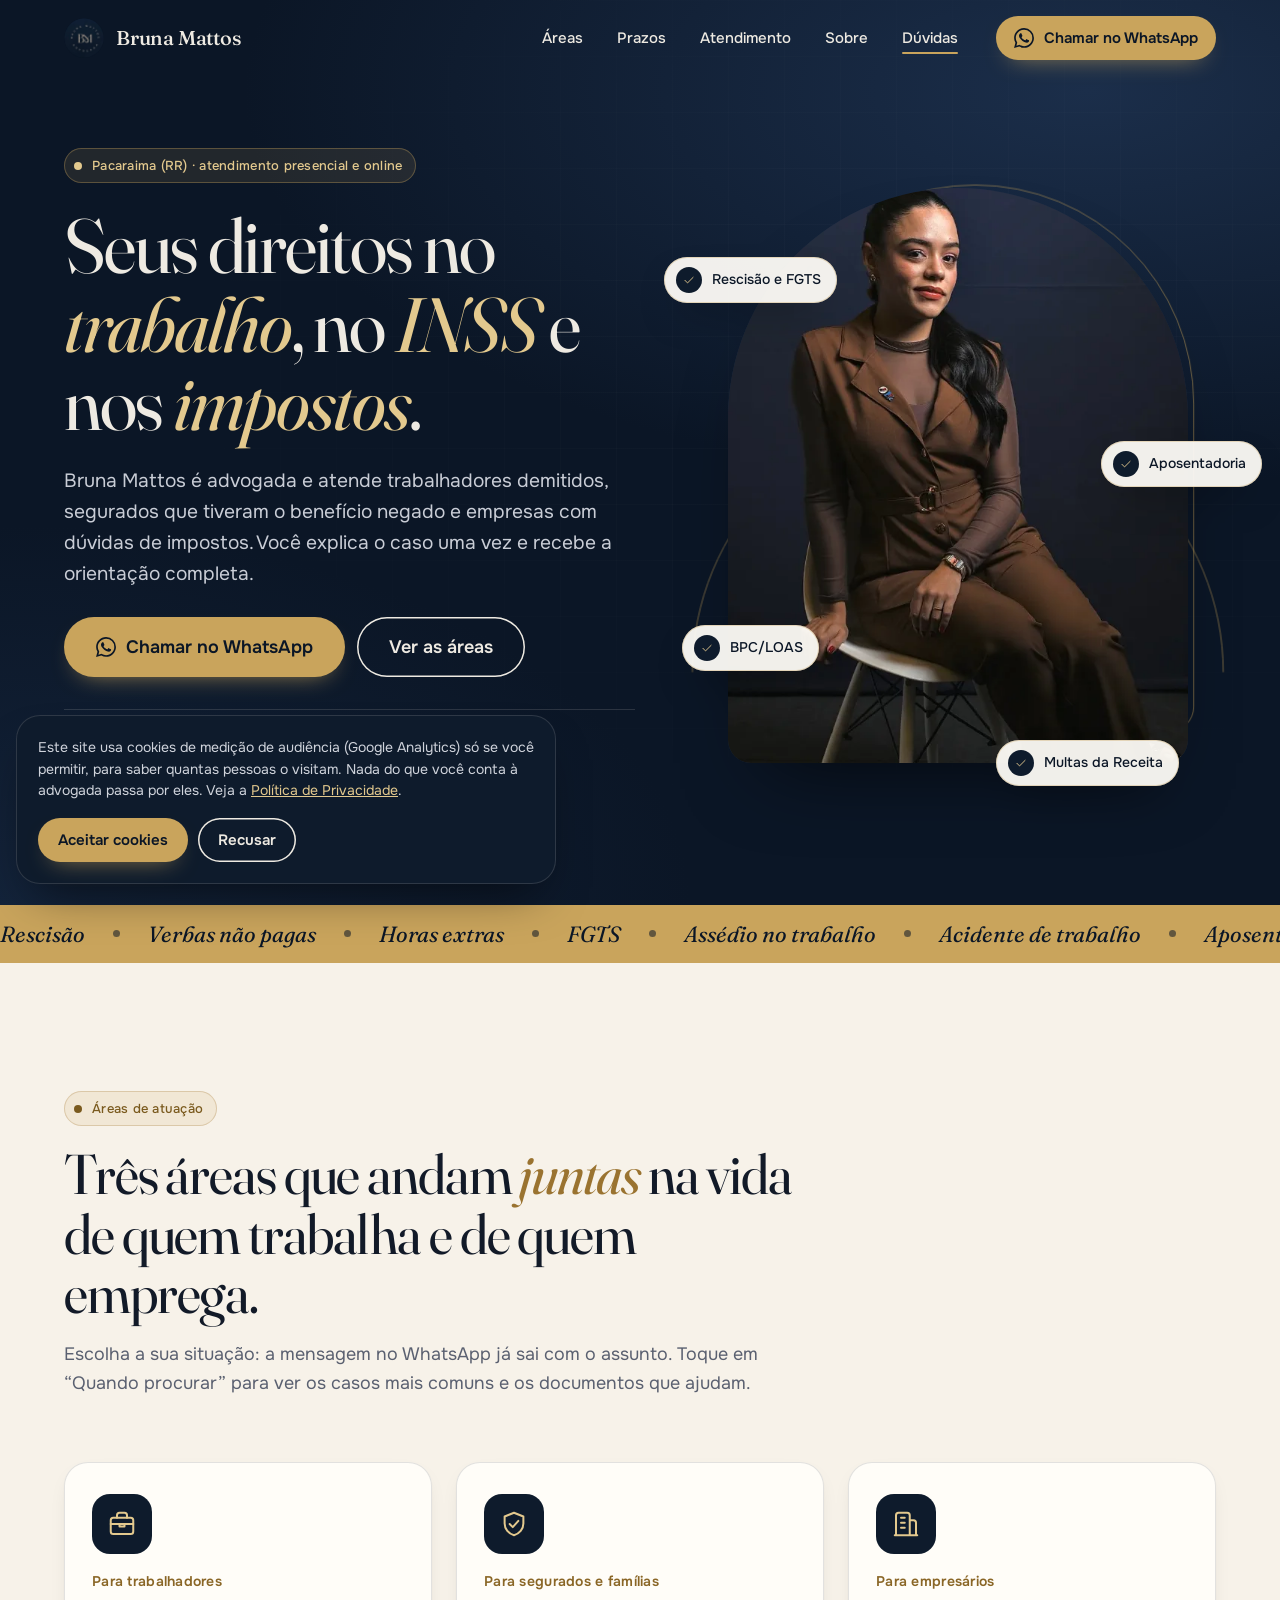
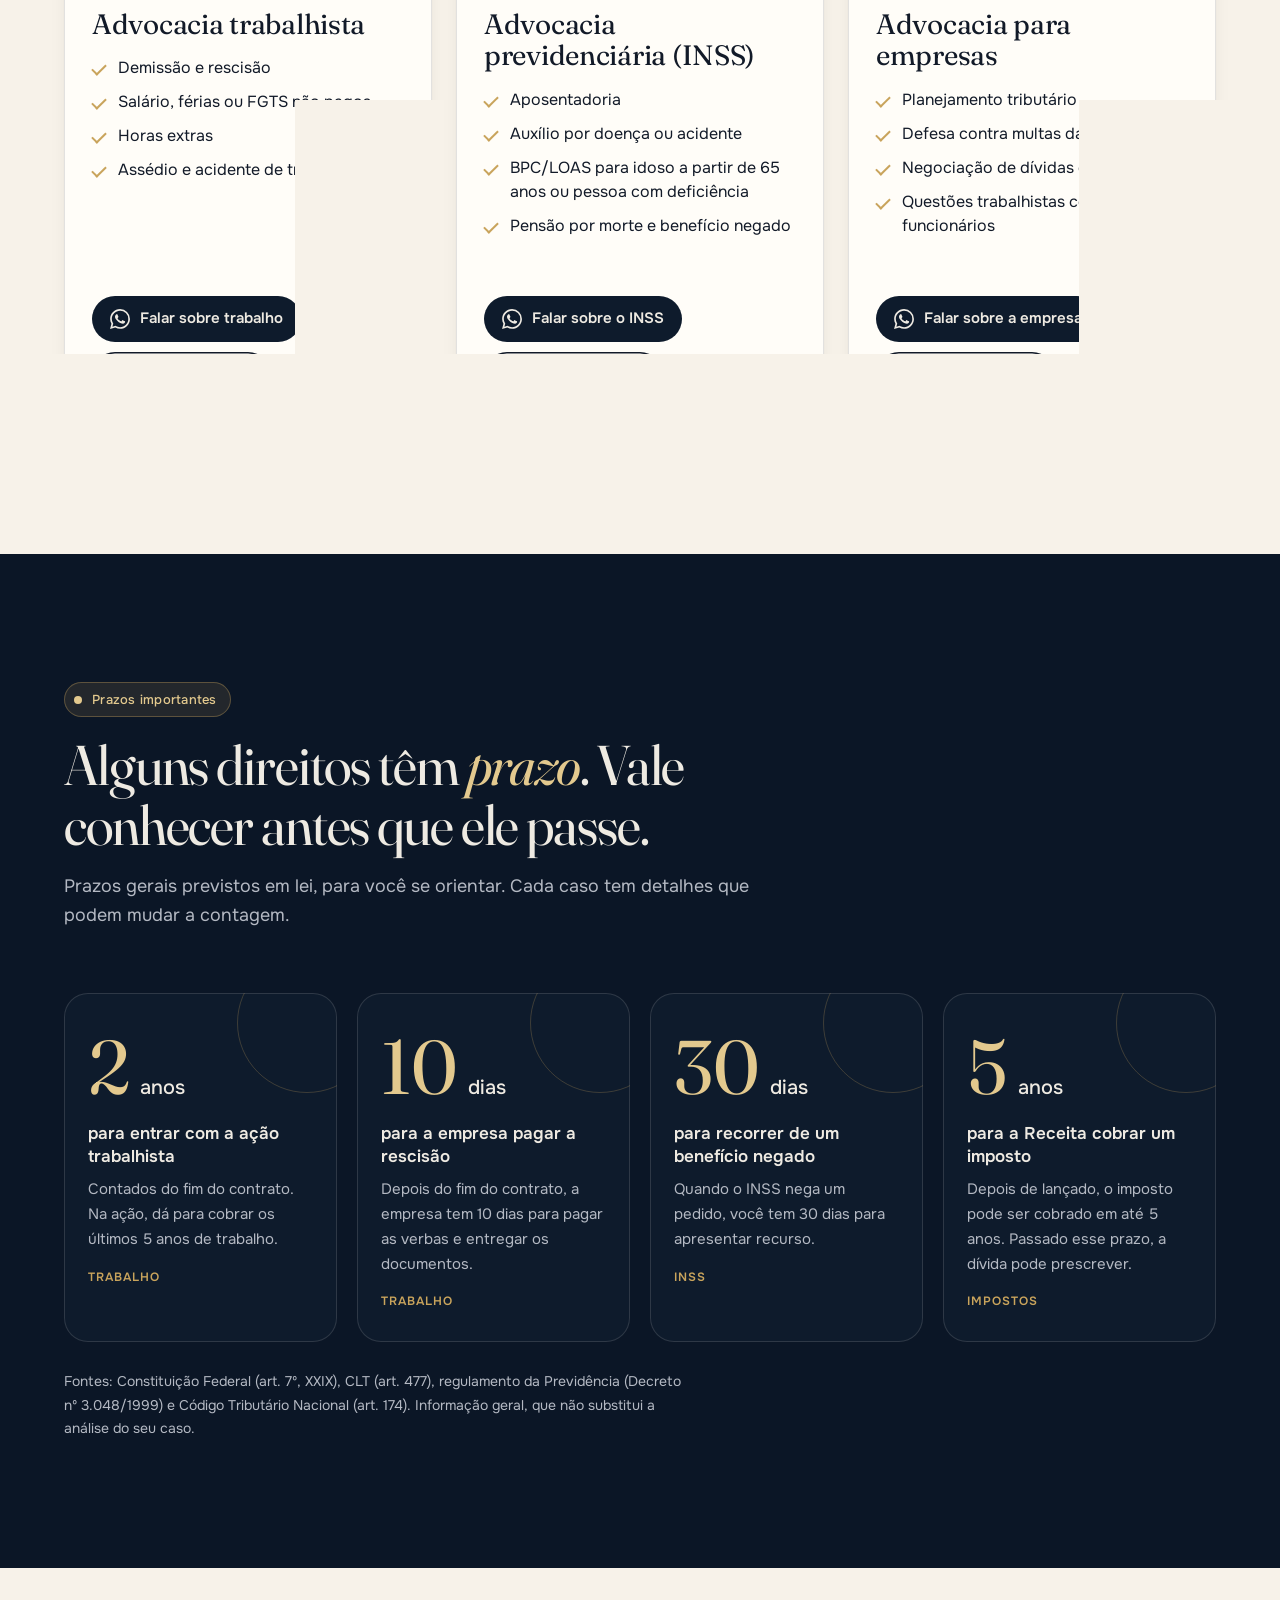
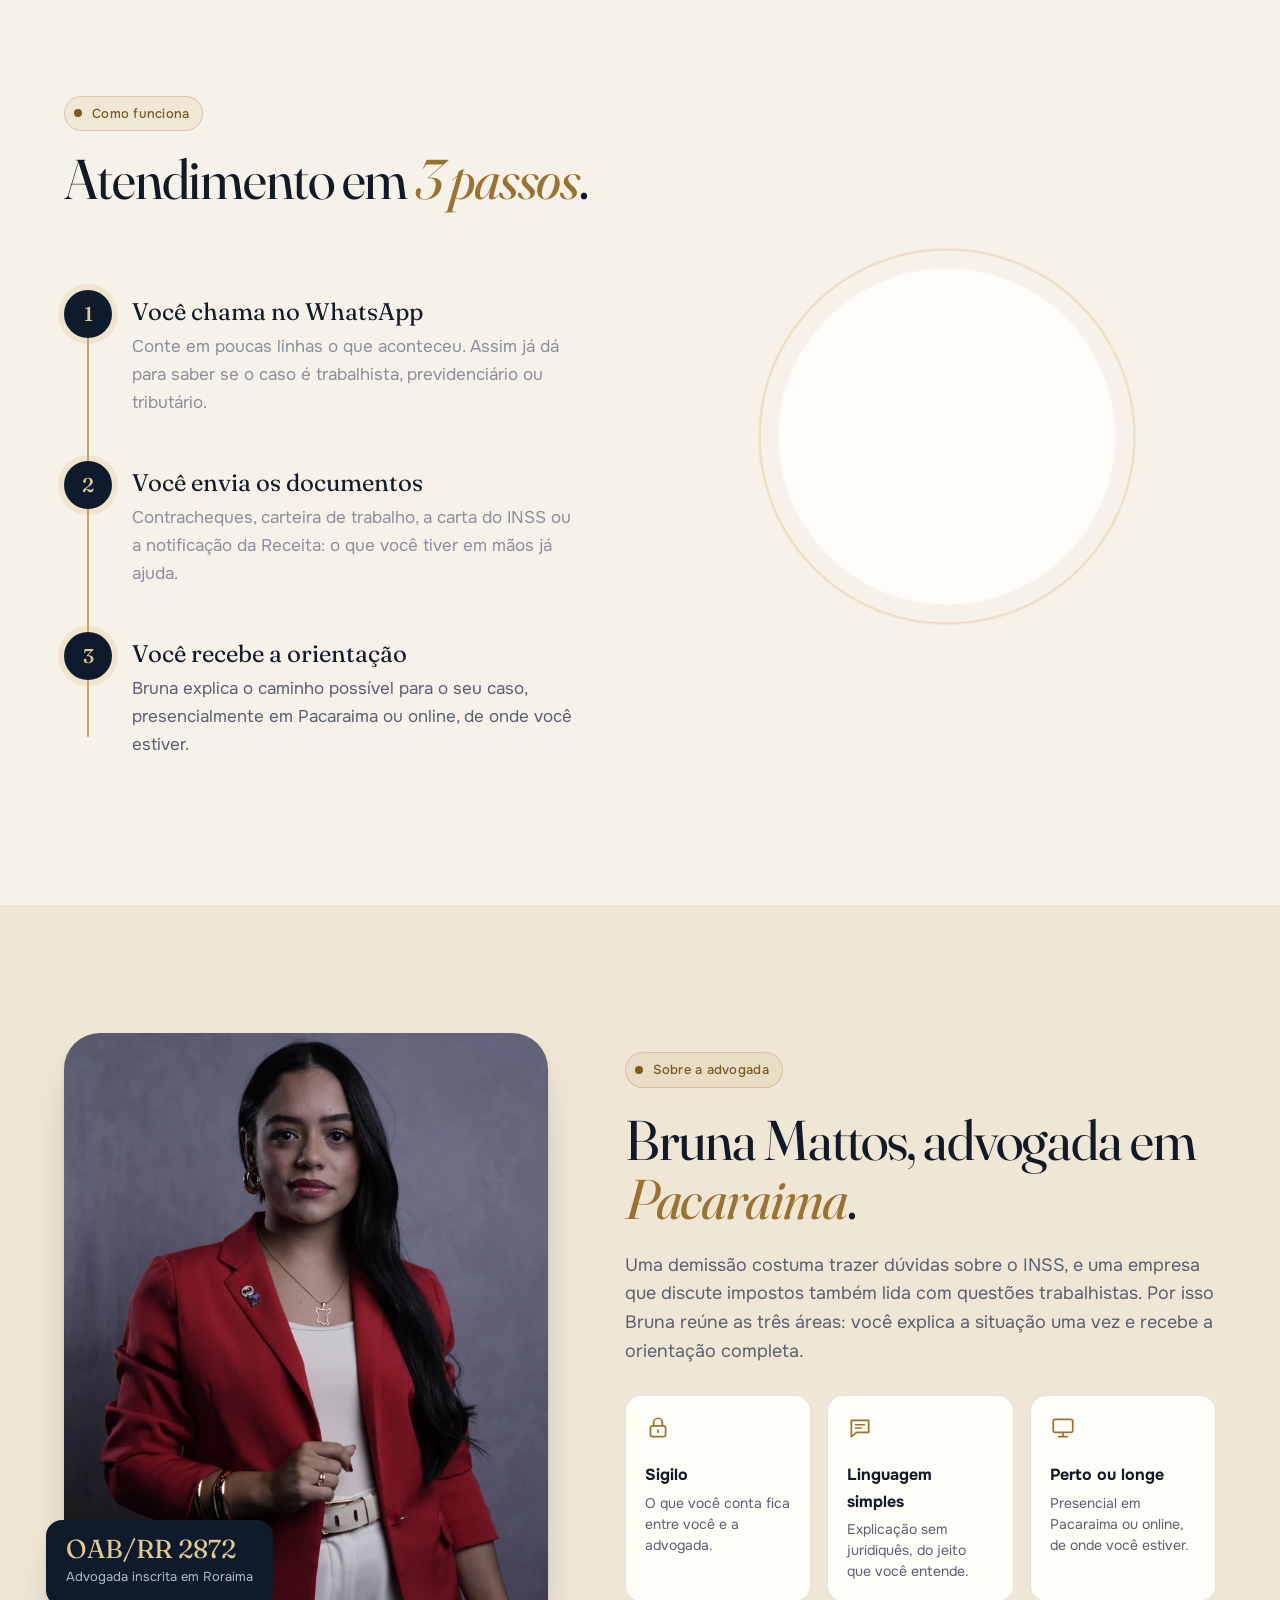
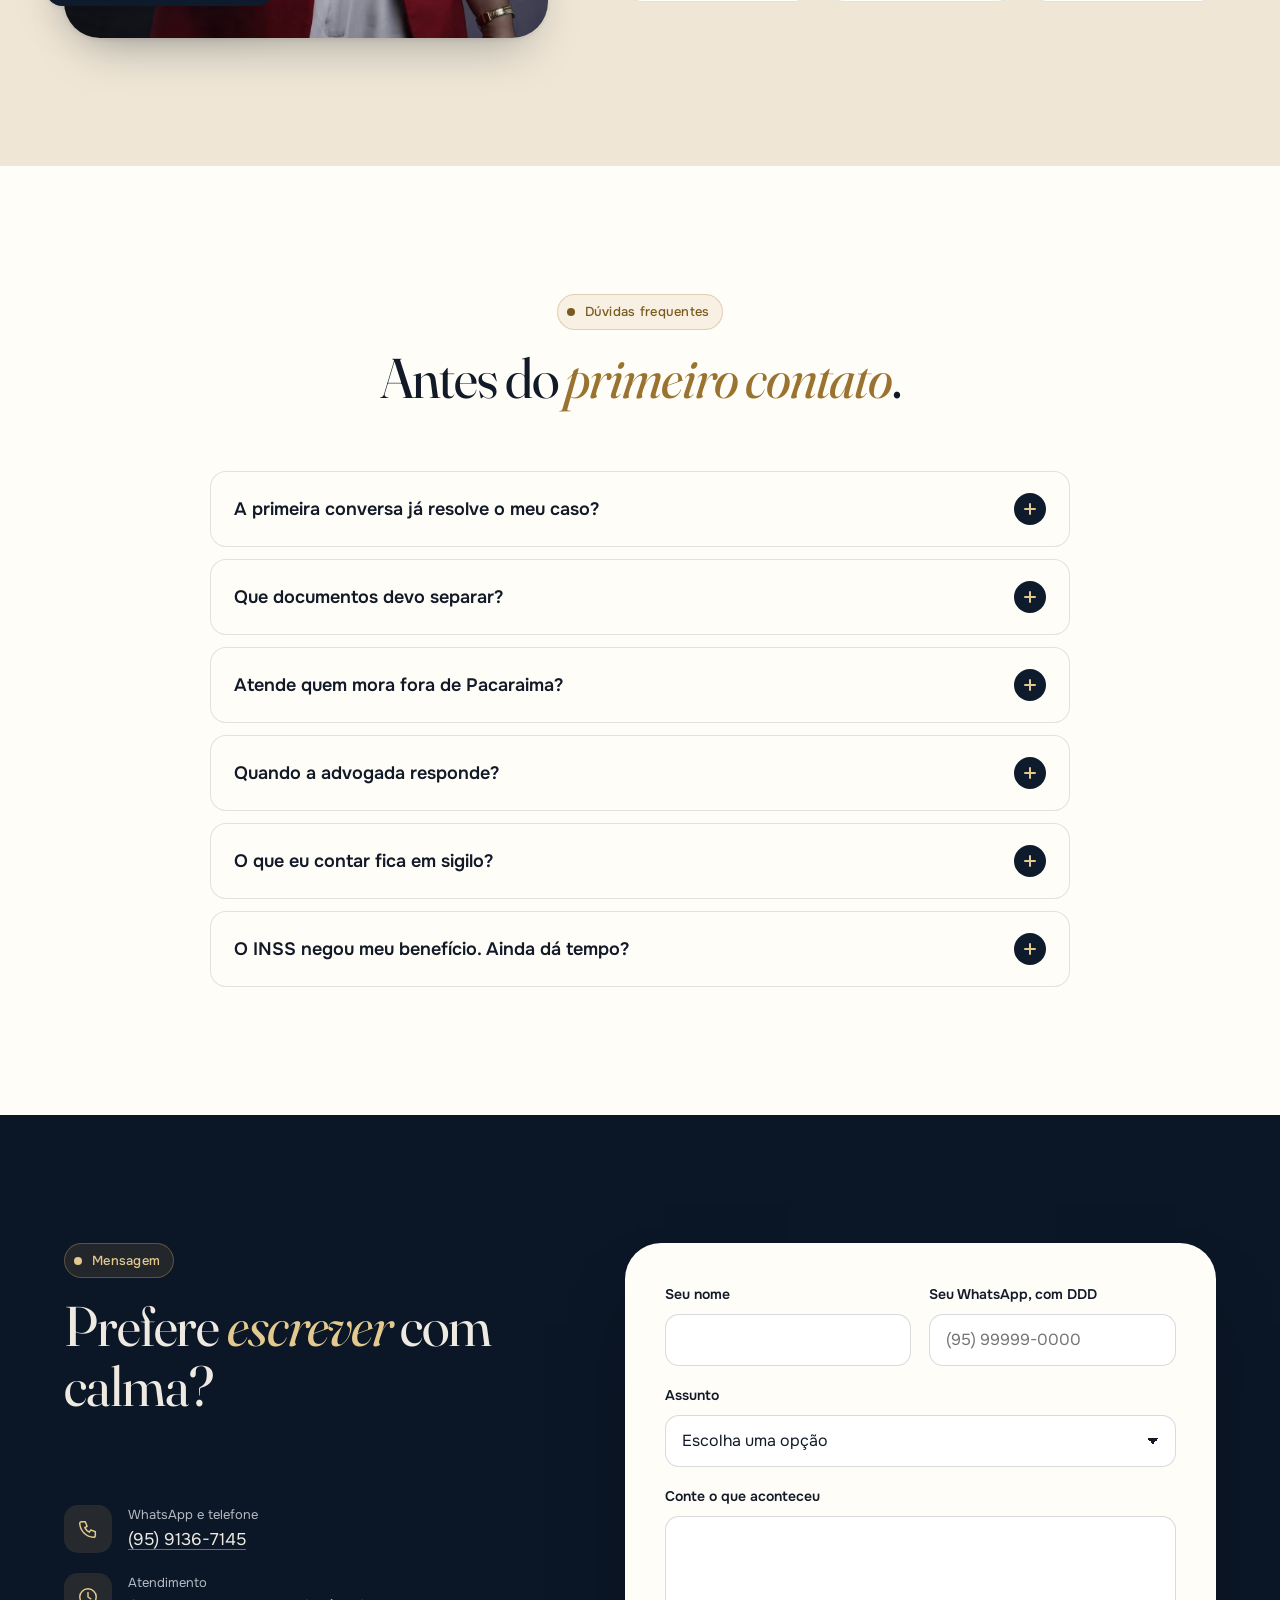
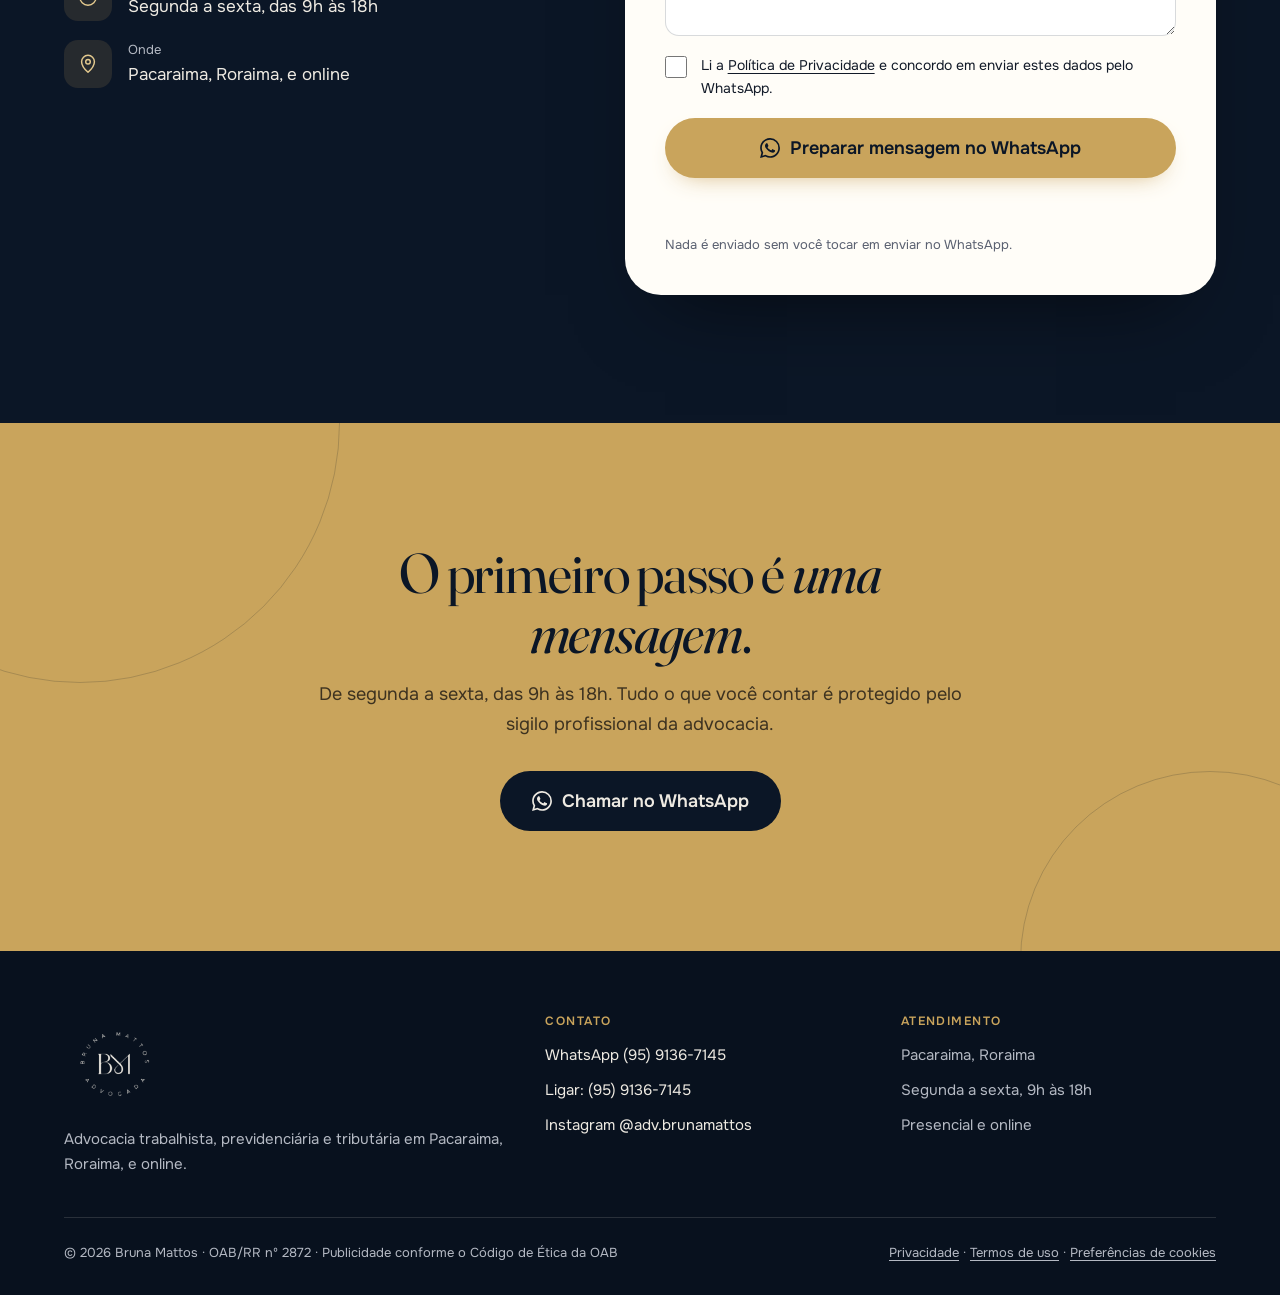
==== commit dbeef8f2: "Redesenho do site: mais cor, informação e animação 3D - Topo azul-marinho com retrato em arco, etiqu" ====
--- a/index.html
+++ b/index.html
@@ -1,21 +1,21 @@
 <!doctype html>
-<html lang="pt-BR" data-type="service" data-radius="soft" data-buttons="solid" data-motion>
+<html lang="pt-BR">
 <head>
 <meta charset="utf-8">
 <meta name="viewport" content="width=device-width, initial-scale=1, viewport-fit=cover">
-<title>Bruna Mattos: advogada trabalhista, previdenciária e tributária em Pacaraima, Roraima</title>
-<meta name="description" content="Atendimento a trabalhadores, segurados do INSS e empresas, presencial em Pacaraima (RR) e online, de segunda a sexta, das 9h às 18h. OAB/RR nº 2872.">
+<title>Bruna Mattos, advogada em Pacaraima (RR): trabalho, INSS e impostos</title>
+<meta name="description" content="Advogada para trabalhadores, segurados do INSS e empresas, presencial em Pacaraima (RR) e online. OAB/RR nº 2872. Fale pelo WhatsApp de segunda a sexta, das 9h às 18h.">
 <link rel="canonical" href="https://vinyciusgestao.github.io/bruna-mattos-advogada/">
 <meta property="og:type" content="website">
 <meta property="og:locale" content="pt_BR">
 <meta property="og:site_name" content="Bruna Mattos, Advogada">
 <meta property="og:url" content="https://vinyciusgestao.github.io/bruna-mattos-advogada/">
-<meta property="og:title" content="Bruna Mattos, advocacia em Pacaraima, Roraima">
-<meta property="og:description" content="Direito do trabalho, INSS e impostos para trabalhadores, segurados e empresas, em Pacaraima (RR) e online. Fale pelo WhatsApp.">
+<meta property="og:title" content="Bruna Mattos, advogada em Pacaraima (RR): trabalho, INSS e impostos">
+<meta property="og:description" content="Advogada para trabalhadores, segurados do INSS e empresas, presencial em Pacaraima (RR) e online. OAB/RR nº 2872. Fale pelo WhatsApp de segunda a sexta, das 9h às 18h.">
 <meta property="og:image" content="https://vinyciusgestao.github.io/bruna-mattos-advogada/assets/img/og-image.jpg">
 <meta property="og:image:width" content="1200">
 <meta property="og:image:height" content="630">
-<meta property="og:image:alt" content="Bruna Mattos, advogada, sentada numa cadeira branca, ao lado do nome e da OAB/RR nº 2872">
+<meta property="og:image:alt" content="Bruna Mattos, advogada, ao lado do nome e da OAB/RR nº 2872">
 <meta name="twitter:card" content="summary_large_image">
 <meta name="twitter:image" content="https://vinyciusgestao.github.io/bruna-mattos-advogada/assets/img/og-image.jpg">
 <link rel="icon" href="favicon.ico" sizes="48x48">
@@ -23,365 +23,322 @@
 <link rel="icon" href="favicon-16x16.png" type="image/png" sizes="16x16">
 <link rel="apple-touch-icon" href="apple-touch-icon.png">
 <link rel="manifest" href="site.webmanifest">
-<meta name="theme-color" content="#f4f2ee">
-<meta name="site-kind" content="other">
-<meta name="page-type" content="service">
+<meta name="theme-color" content="#0b1626">
 <link rel="preconnect" href="https://fonts.googleapis.com">
 <link rel="preconnect" href="https://fonts.gstatic.com" crossorigin>
-<link href="https://fonts.googleapis.com/css2?family=Onest:wght@400..700&display=swap" rel="stylesheet">
-<link rel="stylesheet" href="assets/system.css">
-<link rel="stylesheet" href="assets/ui/cards.css">
-<link rel="stylesheet" href="assets/motion/motion.css">
-<link rel="stylesheet" href="assets/layout/layout.css">
-<link rel="stylesheet" href="assets/icons/icon.css">
-<link rel="stylesheet" href="assets/site-extra.css">
-<!-- tela de carregamento: só na primeira página da visita e nunca com reduzir movimento -->
-<script>try{if(sessionStorage.getItem("bm-visto")||matchMedia("(prefers-reduced-motion: reduce)").matches)document.documentElement.classList.add("sem-carregamento");sessionStorage.setItem("bm-visto","1")}catch(e){document.documentElement.classList.add("sem-carregamento")}</script>
-<style>
-/* as cores da logo da Bruna: azul-marinho #0f1e33 e marfim */
-:root {
-  --p-bg: #f4f2ee; --p-surface: #e9e5dd; --p-ink: #121a28; --p-muted: #5d6270;
-  --p-accent: #0f1e33; --p-accent-ink: #f4f2ee; --p-action: #0f1e33; --p-action-ink: #f4f2ee;
-  --p-inv-bg: #0e1b2c; --p-inv-surface: #1a2a42; --p-inv-ink: #eeeae2; --p-inv-muted: #aab0bc;
-  --p-inv-accent: #eeeae2; --p-inv-accent-ink: #0f1e33; --p-inv-action: #eeeae2; --p-inv-action-ink: #0f1e33;
-  --font-display: "Onest", system-ui, sans-serif;
-  --font-text: "Onest", system-ui, sans-serif;
-  --display-weight: 400;
-  --display-tracking: -0.035em;
-  --display-tracking-xl: -0.04em;
-}
-</style>
-<style>
-  /* o ícone do WhatsApp nos botões que abrem o WhatsApp */
-  .wa-ic { width: 18px; height: 18px; flex: none; margin-right: var(--s-2); }
-  .btn--xl .wa-ic { width: 24px; height: 24px; margin-right: var(--s-3); }
-  #contact .btn--xl { justify-content: flex-start; }
-  /* a linha de tranquilidade sob os botões do topo */
-  .hero__note { margin-top: var(--s-5); font-size: var(--t-small); line-height: 1.6; color: var(--ink); max-width: 46ch; }
-  .hero__note a { color: inherit; text-decoration: underline; text-underline-offset: 3px; }
-  @media (max-width: 639px) { .hero__note { margin-top: var(--s-4); } }
-  /* o telefone do topo: área de toque de 44px sem mudar o desenho da linha */
-  .hero__note a[href] { position: relative; }
-  .hero__note a[href]::before { content: ""; position: absolute; inset: -12px -6px; }   /* área de toque de 44px; o desenho do link não muda */
-  /* o salto de "Pular para o conteúdo" não desenha anel em volta da página inteira */
-  main:focus { outline: none; }
-  /* "Dúvidas" no menu: o título para abaixo do cabeçalho fixo */
-  #duvidas { scroll-margin-top: calc(var(--nav) + var(--s-6)); }
-  /* atendimento no celular: os passos não encolhem e a seção cresce com o que tem (passos, balança, dúvidas) */
-  @media (max-width: 639px) { #servicos, #atendimento, #mensagem { height: auto; min-height: 100lvh; } #atendimento .group > .fill { flex: none; } }
-  /* a logo (marfim sobre azul-marinho) no menu e no rodapé */
-  .nav__logo img { width: 36px; height: 36px; margin-right: var(--s-3); border-radius: 50%; }
-  .footer__logo { width: 128px; height: 128px; }
-  /* serviços: cards só de texto, uma lista de situações e o botão da área */
-  #servicos .card { gap: var(--s-4); }
-  #servicos .card h3 { font: var(--display-weight) var(--t-h3)/1.2 var(--font-display); letter-spacing: var(--display-tracking); margin: 0; }
-  #servicos .card ul { margin: 0 0 var(--s-2); padding-left: 1.2em; list-style: disc; line-height: 1.7; }
-  #servicos .card .btn { margin-top: auto; align-self: flex-start; }
-  /* títulos de uma ou duas linhas com a mesma altura: as listas começam alinhadas */
-  @media (min-width: 1024px) { #servicos .card h3 { min-height: 2.4em; } }
-  @media (min-width: 1024px) and (max-width: 1279px) { #servicos .card ul { line-height: 1.5; } #servicos .card { gap: var(--s-3); } }
-  @media (min-width: 640px) and (max-width: 1023px) { #servicos .card ul { columns: 2; column-gap: var(--s-5); } }
-  /* passos: o número grande ancora a sequência */
-  /* ---------- movimento da página (assets/site-motion.js): curvas e tempos de um só lugar ---------- */
-  :root {
-    --sm-ease-out: cubic-bezier(0.23, 1, 0.32, 1);      /* entradas e respostas: começa rápido, pousa macio */
-    --sm-ease-io: cubic-bezier(0.77, 0, 0.175, 1);      /* algo que se move na tela: sai e chega macio */
-  }
-  /* passos: o número vira uma moeda que gira quando o passo fica ativo; a linha de progresso desce entre eles */
-  #atendimento .steps { position: relative; --p: 0; }
-  #atendimento .steps::before, #atendimento .steps::after {
-    content: ""; position: absolute; left: 17px; top: 36px; bottom: 44px; width: 2px; border-radius: 1px; background: var(--line);
-  }
-  #atendimento .steps::after { background: var(--action); transform-origin: top; transform: scaleY(var(--p)); transition: transform 520ms var(--sm-ease-io); }
-  #atendimento .steps > li.step { display: block; position: relative; padding-left: 56px; }
-  #atendimento .rows__name { display: block; font-size: var(--t-card); }
-  #atendimento .step__n {
-    position: absolute; left: 0; top: var(--s-4); z-index: 1; width: 36px; height: 36px; border-radius: 50%;
-    display: grid; place-items: center; font: 500 var(--t-body)/1 var(--font-text);
-    color: var(--ink); background: var(--bg); box-shadow: inset 0 0 0 1.5px var(--line-strong, rgba(18,26,40,.25));
-    transition: background-color 200ms ease, color 200ms ease, box-shadow 200ms ease;
-  }
-  #atendimento .step.is-active .step__n, #atendimento .step.is-done .step__n { color: var(--action-ink); background: var(--action); box-shadow: none; }
-  #atendimento .step p { transition: color 200ms ease; }
-  #atendimento .steps.is-live .step:not(.is-active) p { color: var(--muted); }
-  /* serviços: o balão mostra a mensagem que vai para o WhatsApp antes do clique (só com mouse) */
-  #servicos .card { position: relative; will-change: transform; overflow: visible; }   /* sem fotos, nada a recortar: o balão pode sair do card */
-  .card__msg {
-    margin: 0; padding: var(--s-3) var(--s-4); border-radius: var(--r-md); font-size: var(--t-small); line-height: 1.45;
-    background: var(--bg); color: var(--ink); box-shadow: 0 10px 24px -14px rgba(14, 27, 44, .45), inset 0 0 0 1px var(--line);
-  }
-  .card__msg span { display: block; font-size: var(--t-label); color: var(--muted); margin-bottom: 2px; }
-  @media (hover: hover) and (pointer: fine) {
-    .card__msg {
-      position: absolute; left: var(--c-pad, 24px); right: var(--c-pad, 24px); top: calc(100% - 12px); z-index: 3;
-      opacity: 0; transform: translateY(-4px) scale(0.97); transform-origin: top left; pointer-events: none;
-      transition: opacity 120ms ease-out, transform 120ms ease-out;
-    }
-    #servicos .card:is(:hover, :focus-within) .card__msg { opacity: 1; transform: none; transition: opacity 180ms var(--sm-ease-out), transform 180ms var(--sm-ease-out); }
-  }
-  @media not ((hover: hover) and (pointer: fine)) { .card__msg { display: none; } }
-  /* o retrato do topo ganha profundidade com o mouse (site-motion.js escreve o transform) */
-  .hero__media { transform-style: preserve-3d; will-change: transform; }
-  /* quem pediu menos movimento: cores e opacidade mudam, nada gira nem se desloca */
-  @media (prefers-reduced-motion: reduce) {
-    #atendimento .steps::after { transition: none; }
-    .card__msg { transition: opacity 120ms ease !important; transform: none !important; }
-    #servicos .card, .hero__media { will-change: auto; }
-  }
-  /* a balança 3D (ou a imagem parada dela) ao lado dos passos */
-  #balanca { min-height: 480px; }
-  #balanca > img.balanca-still { width: 100%; height: 100%; object-fit: contain; display: block; }
-  /* a imagem parada (celular, conexão lenta) fica no fundo da página, sem a caixa do quadro */
-  #balanca:not([data-product]) { background: none; border: 0; box-shadow: none; padding: 0; }
-  #balanca:not([data-product])::before, #balanca:not([data-product])::after { content: none; }
-  #balanca .print3d__hit:focus-visible { outline: 2px solid var(--action); outline-offset: 4px; border-radius: var(--r-md); }
-  /* picture-develops: o retrato da seção Sobre, tão alto quanto o texto ao lado */
-  .develop { margin: 0; border-radius: var(--r-lg); overflow: hidden; height: min(620px, var(--ly-fit, 620px)); }
-  .develop > img { display: block; width: 100%; height: 100%; object-fit: cover; object-position: 50% 20%; }
-  /* dúvidas: perguntas em duas colunas, respostas sempre abertas */
-  #duvidas > h3 { font: var(--display-weight) var(--t-h3)/1.2 var(--font-display); letter-spacing: var(--display-tracking); margin: 0 0 var(--s-7); }
-  #duvidas .grid { row-gap: var(--s-7); align-content: start; }
-  #duvidas h4 { font-size: var(--t-card); font-weight: 500; margin: 0 0 var(--s-3); }
-  #duvidas .grid p { margin: 0; }
-  @media (max-width: 1023px) {
-    .develop { height: auto; aspect-ratio: 4 / 5; margin-top: var(--s-7); }
-    #balanca { min-height: 0; aspect-ratio: 4 / 3; margin-top: var(--s-6); }
-    .footer__logo { width: 96px; height: 96px; }
-    #contact .closing__links .grid > .span-4 { grid-column: span 4; }
-  }
-  @media (min-width: 640px) and (max-width: 1023px) {
-    #sobre .grid > .span-5 { grid-column: 1 / span 6; } #sobre .grid > .develop { grid-column: 7 / -1; margin-top: 0; aspect-ratio: auto; height: 72svh; }
-  }
-  @media (max-width: 639px) {
-    #balanca { aspect-ratio: 4 / 3; margin-top: var(--s-4); }
-    #sobre .develop { aspect-ratio: 5 / 4; }
-    .footer__logo { width: 72px; height: 72px; }
-    /* rodapé no celular: a logo numa linha, contato e atendimento lado a lado com espaço para respirar */
-    #contact .closing__links .grid { grid-template-columns: 1fr 1fr; row-gap: var(--s-6); }
-    #contact .closing__links .grid > .span-4:first-child { grid-column: 1 / -1; }
-    #contact .closing__links .grid > .span-4:not(:first-child) { grid-column: auto; }
-  }
-  /* celulares baixos (até 700px de altura): atendimento e sobre ganham uma segunda tela */
-  @media (max-width: 639px) and (max-height: 700px) { #sobre { --hm: 2; } }
-  /* seleção de texto nas cores da logo */
-  ::selection { background: #0f1e33; color: #eeeae2; }
-  /* telas muito estreitas: o botão grande quebra a linha em vez de alargar a página */
-  @media (max-width: 359px) { #contact .btn--xl { white-space: normal; } }
-</style>
-<script>document.documentElement.classList.add('m-enter');setTimeout(()=>document.documentElement.classList.add('m-enter-done'),700)</script>
-<script>document.documentElement.classList.add('mo-js');setTimeout(()=>document.documentElement.classList.add('mo-safe'),2500)</script>
-<link rel="modulepreload" href="assets/moments/moments.js">
-<link rel="modulepreload" href="assets/moments/lib.js">
-<link rel="modulepreload" href="assets/moments/picture-develops/moment.js">
+<link href="https://fonts.googleapis.com/css2?family=Fraunces:ital,opsz,wght@0,9..144,300..600;1,9..144,300..600&family=Onest:wght@400..700&display=swap" rel="stylesheet">
+<link rel="stylesheet" href="assets/estilo.css">
+<script>document.documentElement.classList.add("js");try{if(sessionStorage.getItem("bm-visto")||matchMedia("(prefers-reduced-motion: reduce)").matches)document.documentElement.classList.add("sem-carregamento");sessionStorage.setItem("bm-visto","1")}catch(e){document.documentElement.classList.add("sem-carregamento")}</script>
+<link rel="modulepreload" href="assets/app.js">
 </head>
 <body>
-<div class="carregando" aria-hidden="true"><div class="carregando__marca"><img src="assets/img/logo-bruna-mattos-marfim.png" alt="" width="88" height="88"></div></div>
-<!-- type: service (site-kind other)
-     deal: hero split (o retrato da Bruna), nav nav-split, close close-type, footer footer-dark (o azul da logo),
-           rhythm space, buttons solid; palette: as cores da logo (azul-marinho e marfim), type onest
-     moments: picture-develops no retrato de #sobre; a balança 3D (pedida no briefing) em #atendimento,
-     que para de oscilar quando o passo 3 aparece -->
-
-<header class="nav nav--split">
-  <div class="wrap nav__bar">
-    <a class="skip-link" href="#top">Pular para o conteúdo</a>
-    <nav class="nav__links" aria-label="Principal">
-      <div class="nav__item"><a class="nav__link" href="#servicos">Serviços</a></div>
-      <div class="nav__item"><a class="nav__link" href="#atendimento">Atendimento</a></div>
-      <div class="nav__item"><a class="nav__link" href="#sobre">Sobre</a></div>
-      <div class="nav__item"><a class="nav__link" href="#duvidas">Dúvidas</a></div>
+<a class="skip-link" href="#conteudo">Pular para o conteúdo</a>
+<div class="carregando" aria-hidden="true"><div class="carregando__marca"><img src="assets/img/logo-bruna-mattos-marfim.png" alt="" width="92" height="92"></div></div>
+<header class="topo" data-topo>
+  <div class="wrap topo__barra">
+    <a class="marca" href="#inicio"><img src="assets/img/logo-bruna-mattos.png" alt="" width="40" height="40">Bruna Mattos</a>
+    <nav class="menu" aria-label="Principal">
+      <a href="#areas">Áreas</a><a href="#prazos">Prazos</a><a href="#atendimento">Atendimento</a><a href="#sobre">Sobre</a><a href="#duvidas">Dúvidas</a>
     </nav>
-    <a class="nav__logo" href="#top"><img src="assets/img/logo-bruna-mattos.png" alt="" width="36" height="36">Bruna Mattos</a>
-    <div class="nav__actions">
-      <a class="btn btn--primary" href="https://wa.me/559591367145?text=Ol%C3%A1%2C%20Bruna.%20Vim%20pelo%20site%20e%20gostaria%20de%20falar%20sobre%20um%20caso."><svg class="wa-ic" viewBox="0 0 24 24" aria-hidden="true" fill="currentColor"><path d="M17.472 14.382c-.297-.149-1.758-.867-2.03-.967-.273-.099-.471-.148-.67.15-.197.297-.767.966-.94 1.164-.173.199-.347.223-.644.075-.297-.15-1.255-.463-2.39-1.475-.883-.788-1.48-1.761-1.653-2.059-.173-.297-.018-.458.13-.606.134-.133.298-.347.446-.52.149-.174.198-.298.298-.497.099-.198.05-.371-.025-.52-.075-.149-.669-1.612-.916-2.207-.242-.579-.487-.5-.669-.51-.173-.008-.371-.01-.57-.01-.198 0-.52.074-.792.372-.272.297-1.04 1.016-1.04 2.479 0 1.462 1.065 2.875 1.213 3.074.149.198 2.096 3.2 5.077 4.487.709.306 1.262.489 1.694.625.712.227 1.36.195 1.871.118.571-.085 1.758-.719 2.006-1.413.248-.694.248-1.289.173-1.413-.074-.124-.272-.198-.57-.347m-5.421 7.403h-.004a9.87 9.87 0 01-5.031-1.378l-.361-.214-3.741.982.998-3.648-.235-.374a9.86 9.86 0 01-1.51-5.26c.001-5.45 4.436-9.884 9.888-9.884 2.64 0 5.122 1.03 6.988 2.898a9.825 9.825 0 012.893 6.994c-.003 5.45-4.437 9.884-9.885 9.884m8.413-18.297A11.815 11.815 0 0012.05 0C5.495 0 .16 5.335.157 11.892c0 2.096.547 4.142 1.588 5.945L.057 24l6.305-1.654a11.882 11.882 0 005.683 1.448h.005c6.554 0 11.89-5.335 11.893-11.893a11.821 11.821 0 00-3.48-8.413Z"/></svg>Chamar no WhatsApp</a>
-    </div>
-    <a class="nav__wa" href="https://wa.me/559591367145?text=Ol%C3%A1%2C%20Bruna.%20Vim%20pelo%20site%20e%20gostaria%20de%20falar%20sobre%20um%20caso." aria-label="Chamar no WhatsApp"><svg viewBox="0 0 24 24" aria-hidden="true" fill="currentColor"><path d="M17.472 14.382c-.297-.149-1.758-.867-2.03-.967-.273-.099-.471-.148-.67.15-.197.297-.767.966-.94 1.164-.173.199-.347.223-.644.075-.297-.15-1.255-.463-2.39-1.475-.883-.788-1.48-1.761-1.653-2.059-.173-.297-.018-.458.13-.606.134-.133.298-.347.446-.52.149-.174.198-.298.298-.497.099-.198.05-.371-.025-.52-.075-.149-.669-1.612-.916-2.207-.242-.579-.487-.5-.669-.51-.173-.008-.371-.01-.57-.01-.198 0-.52.074-.792.372-.272.297-1.04 1.016-1.04 2.479 0 1.462 1.065 2.875 1.213 3.074.149.198 2.096 3.2 5.077 4.487.709.306 1.262.489 1.694.625.712.227 1.36.195 1.871.118.571-.085 1.758-.719 2.006-1.413.248-.694.248-1.289.173-1.413-.074-.124-.272-.198-.57-.347m-5.421 7.403h-.004a9.87 9.87 0 01-5.031-1.378l-.361-.214-3.741.982.998-3.648-.235-.374a9.86 9.86 0 01-1.51-5.26c.001-5.45 4.436-9.884 9.888-9.884 2.64 0 5.122 1.03 6.988 2.898a9.825 9.825 0 012.893 6.994c-.003 5.45-4.437 9.884-9.885 9.884m8.413-18.297A11.815 11.815 0 0012.05 0C5.495 0 .16 5.335.157 11.892c0 2.096.547 4.142 1.588 5.945L.057 24l6.305-1.654a11.882 11.882 0 005.683 1.448h.005c6.554 0 11.89-5.335 11.893-11.893a11.821 11.821 0 00-3.48-8.413Z"/></svg></a>
-    <button class="nav__toggle" type="button" aria-expanded="false" aria-label="Abrir o menu">
-      <svg width="18" height="18" viewBox="0 0 18 18" aria-hidden="true"><path d="M2 5h14M2 13h14" stroke="currentColor" stroke-width="1.6" stroke-linecap="round"/></svg>
-    </button>
+    <a class="btn btn--ouro" href="https://wa.me/559591367145?text=Ol%C3%A1%2C%20Bruna.%20Vim%20pelo%20site%20e%20gostaria%20de%20falar%20sobre%20um%20caso."><svg viewBox="0 0 24 24" fill="currentColor" aria-hidden="true"><path d="M17.472 14.382c-.297-.149-1.758-.867-2.03-.967-.273-.099-.471-.148-.67.15-.197.297-.767.966-.94 1.164-.173.199-.347.223-.644.075-.297-.15-1.255-.463-2.39-1.475-.883-.788-1.48-1.761-1.653-2.059-.173-.297-.018-.458.13-.606.134-.133.298-.347.446-.52.149-.174.198-.298.298-.497.099-.198.05-.371-.025-.52-.075-.149-.669-1.612-.916-2.207-.242-.579-.487-.5-.669-.51-.173-.008-.371-.01-.57-.01-.198 0-.52.074-.792.372-.272.297-1.04 1.016-1.04 2.479 0 1.462 1.065 2.875 1.213 3.074.149.198 2.096 3.2 5.077 4.487.709.306 1.262.489 1.694.625.712.227 1.36.195 1.871.118.571-.085 1.758-.719 2.006-1.413.248-.694.248-1.289.173-1.413-.074-.124-.272-.198-.57-.347m-5.421 7.403h-.004a9.87 9.87 0 01-5.031-1.378l-.361-.214-3.741.982.998-3.648-.235-.374a9.86 9.86 0 01-1.51-5.26c.001-5.45 4.436-9.884 9.888-9.884 2.64 0 5.122 1.03 6.988 2.898a9.825 9.825 0 012.893 6.994c-.003 5.45-4.437 9.884-9.885 9.884m8.413-18.297A11.815 11.815 0 0012.05 0C5.495 0 .16 5.335.157 11.892c0 2.096.547 4.142 1.588 5.945L.057 24l6.305-1.654a11.882 11.882 0 005.683 1.448h.005c6.554 0 11.89-5.335 11.893-11.893a11.821 11.821 0 00-3.48-8.413Z"/></svg>Chamar no WhatsApp</a>
+    <a class="topo__wa" href="https://wa.me/559591367145?text=Ol%C3%A1%2C%20Bruna.%20Vim%20pelo%20site%20e%20gostaria%20de%20falar%20sobre%20um%20caso." aria-label="Chamar no WhatsApp"><svg viewBox="0 0 24 24" fill="currentColor" aria-hidden="true"><path d="M17.472 14.382c-.297-.149-1.758-.867-2.03-.967-.273-.099-.471-.148-.67.15-.197.297-.767.966-.94 1.164-.173.199-.347.223-.644.075-.297-.15-1.255-.463-2.39-1.475-.883-.788-1.48-1.761-1.653-2.059-.173-.297-.018-.458.13-.606.134-.133.298-.347.446-.52.149-.174.198-.298.298-.497.099-.198.05-.371-.025-.52-.075-.149-.669-1.612-.916-2.207-.242-.579-.487-.5-.669-.51-.173-.008-.371-.01-.57-.01-.198 0-.52.074-.792.372-.272.297-1.04 1.016-1.04 2.479 0 1.462 1.065 2.875 1.213 3.074.149.198 2.096 3.2 5.077 4.487.709.306 1.262.489 1.694.625.712.227 1.36.195 1.871.118.571-.085 1.758-.719 2.006-1.413.248-.694.248-1.289.173-1.413-.074-.124-.272-.198-.57-.347m-5.421 7.403h-.004a9.87 9.87 0 01-5.031-1.378l-.361-.214-3.741.982.998-3.648-.235-.374a9.86 9.86 0 01-1.51-5.26c.001-5.45 4.436-9.884 9.888-9.884 2.64 0 5.122 1.03 6.988 2.898a9.825 9.825 0 012.893 6.994c-.003 5.45-4.437 9.884-9.885 9.884m8.413-18.297A11.815 11.815 0 0012.05 0C5.495 0 .16 5.335.157 11.892c0 2.096.547 4.142 1.588 5.945L.057 24l6.305-1.654a11.882 11.882 0 005.683 1.448h.005c6.554 0 11.89-5.335 11.893-11.893a11.821 11.821 0 00-3.48-8.413Z"/></svg></a>
+    <button class="topo__menu-btn" type="button" aria-expanded="false" aria-controls="folha" aria-label="Abrir o menu"><span></span></button>
   </div>
 </header>
-
-<main id="top" tabindex="-1">
-  <section class="hero hero--split" data-enter aria-labelledby="hero-h">
-    <div class="wrap"><div class="hero-text grid hero__grid">
-      <div class="hero__text span-5">
-        <h1 id="hero-h">Advocacia trabalhista, do INSS e de impostos</h1>
-        <p class="hero__lead">Para quem foi demitido, teve um benefício do INSS negado ou tem dúvidas com os impostos da empresa. Presencial em Pacaraima (RR) ou online.</p>
-        <div class="btn-row">
-          <a class="btn btn--primary" href="https://wa.me/559591367145?text=Ol%C3%A1%2C%20Bruna.%20Vim%20pelo%20site%20e%20gostaria%20de%20falar%20sobre%20um%20caso."><svg class="wa-ic" viewBox="0 0 24 24" aria-hidden="true" fill="currentColor"><path d="M17.472 14.382c-.297-.149-1.758-.867-2.03-.967-.273-.099-.471-.148-.67.15-.197.297-.767.966-.94 1.164-.173.199-.347.223-.644.075-.297-.15-1.255-.463-2.39-1.475-.883-.788-1.48-1.761-1.653-2.059-.173-.297-.018-.458.13-.606.134-.133.298-.347.446-.52.149-.174.198-.298.298-.497.099-.198.05-.371-.025-.52-.075-.149-.669-1.612-.916-2.207-.242-.579-.487-.5-.669-.51-.173-.008-.371-.01-.57-.01-.198 0-.52.074-.792.372-.272.297-1.04 1.016-1.04 2.479 0 1.462 1.065 2.875 1.213 3.074.149.198 2.096 3.2 5.077 4.487.709.306 1.262.489 1.694.625.712.227 1.36.195 1.871.118.571-.085 1.758-.719 2.006-1.413.248-.694.248-1.289.173-1.413-.074-.124-.272-.198-.57-.347m-5.421 7.403h-.004a9.87 9.87 0 01-5.031-1.378l-.361-.214-3.741.982.998-3.648-.235-.374a9.86 9.86 0 01-1.51-5.26c.001-5.45 4.436-9.884 9.888-9.884 2.64 0 5.122 1.03 6.988 2.898a9.825 9.825 0 012.893 6.994c-.003 5.45-4.437 9.884-9.885 9.884m8.413-18.297A11.815 11.815 0 0012.05 0C5.495 0 .16 5.335.157 11.892c0 2.096.547 4.142 1.588 5.945L.057 24l6.305-1.654a11.882 11.882 0 005.683 1.448h.005c6.554 0 11.89-5.335 11.893-11.893a11.821 11.821 0 00-3.48-8.413Z"/></svg>Chamar no WhatsApp</a>
-          <a class="btn btn--secondary" href="#servicos">Escolher minha situação</a>
-        </div>
-        <p class="hero__note">Conversa sigilosa, de segunda a sexta, das 9h às 18h. Prefere ligar? <a href="tel:+559591367145">(95) 9136-7145</a></p>
-      </div>
-      <div class="hero__media span-6 start-7">
-        <img src="assets/img/bruna-retrato-marrom.webp" width="614" height="856" alt="Bruna Mattos sentada numa cadeira branca, de conjunto marrom, diante de um fundo azul-marinho" style="--ly-pos: 50% 22%" fetchpriority="high" data-source="client" data-subject="retrato da advogada">
-      </div>
-    </div></div>
-  </section>
-
-  <section class="section" id="servicos" aria-labelledby="servicos-h">
+<div class="folha" id="folha" aria-label="Menu">
+  <a href="#areas">Áreas de atuação</a><a href="#prazos">Prazos importantes</a><a href="#atendimento">Como funciona</a><a href="#sobre">Sobre a Bruna</a><a href="#duvidas">Dúvidas</a>
+  <a class="btn btn--ouro btn--grande" href="https://wa.me/559591367145?text=Ol%C3%A1%2C%20Bruna.%20Vim%20pelo%20site%20e%20gostaria%20de%20falar%20sobre%20um%20caso."><svg viewBox="0 0 24 24" fill="currentColor" aria-hidden="true"><path d="M17.472 14.382c-.297-.149-1.758-.867-2.03-.967-.273-.099-.471-.148-.67.15-.197.297-.767.966-.94 1.164-.173.199-.347.223-.644.075-.297-.15-1.255-.463-2.39-1.475-.883-.788-1.48-1.761-1.653-2.059-.173-.297-.018-.458.13-.606.134-.133.298-.347.446-.52.149-.174.198-.298.298-.497.099-.198.05-.371-.025-.52-.075-.149-.669-1.612-.916-2.207-.242-.579-.487-.5-.669-.51-.173-.008-.371-.01-.57-.01-.198 0-.52.074-.792.372-.272.297-1.04 1.016-1.04 2.479 0 1.462 1.065 2.875 1.213 3.074.149.198 2.096 3.2 5.077 4.487.709.306 1.262.489 1.694.625.712.227 1.36.195 1.871.118.571-.085 1.758-.719 2.006-1.413.248-.694.248-1.289.173-1.413-.074-.124-.272-.198-.57-.347m-5.421 7.403h-.004a9.87 9.87 0 01-5.031-1.378l-.361-.214-3.741.982.998-3.648-.235-.374a9.86 9.86 0 01-1.51-5.26c.001-5.45 4.436-9.884 9.888-9.884 2.64 0 5.122 1.03 6.988 2.898a9.825 9.825 0 012.893 6.994c-.003 5.45-4.437 9.884-9.885 9.884m8.413-18.297A11.815 11.815 0 0012.05 0C5.495 0 .16 5.335.157 11.892c0 2.096.547 4.142 1.588 5.945L.057 24l6.305-1.654a11.882 11.882 0 005.683 1.448h.005c6.554 0 11.89-5.335 11.893-11.893a11.821 11.821 0 00-3.48-8.413Z"/></svg>Chamar no WhatsApp</a>
+</div>
+<main id="conteudo" tabindex="-1">
+  <section class="hero" id="inicio" aria-labelledby="hero-h">
+    <div class="wrap hero__grade">
+      <div class="hero__texto">
+        <span class="eyebrow entra" style="--i:0"><span class="ponto" aria-hidden="true"></span>Pacaraima (RR) · atendimento presencial e online</span>
+        <h1 id="hero-h" class="entra" style="--i:1">Seus direitos no <em>trabalho</em>, no <em>INSS</em> e nos <em>impostos</em>.</h1>
+        <p class="lead entra" style="--i:2">Bruna Mattos é advogada e atende trabalhadores demitidos, segurados que tiveram o benefício negado e empresas com dúvidas de impostos. Você explica o caso uma vez e recebe a orientação completa.</p>
+        <div class="hero__acoes entra" style="--i:3">
+          <a class="btn btn--ouro btn--grande" href="https://wa.me/559591367145?text=Ol%C3%A1%2C%20Bruna.%20Vim%20pelo%20site%20e%20gostaria%20de%20falar%20sobre%20um%20caso."><svg viewBox="0 0 24 24" fill="currentColor" aria-hidden="true"><path d="M17.472 14.382c-.297-.149-1.758-.867-2.03-.967-.273-.099-.471-.148-.67.15-.197.297-.767.966-.94 1.164-.173.199-.347.223-.644.075-.297-.15-1.255-.463-2.39-1.475-.883-.788-1.48-1.761-1.653-2.059-.173-.297-.018-.458.13-.606.134-.133.298-.347.446-.52.149-.174.198-.298.298-.497.099-.198.05-.371-.025-.52-.075-.149-.669-1.612-.916-2.207-.242-.579-.487-.5-.669-.51-.173-.008-.371-.01-.57-.01-.198 0-.52.074-.792.372-.272.297-1.04 1.016-1.04 2.479 0 1.462 1.065 2.875 1.213 3.074.149.198 2.096 3.2 5.077 4.487.709.306 1.262.489 1.694.625.712.227 1.36.195 1.871.118.571-.085 1.758-.719 2.006-1.413.248-.694.248-1.289.173-1.413-.074-.124-.272-.198-.57-.347m-5.421 7.403h-.004a9.87 9.87 0 01-5.031-1.378l-.361-.214-3.741.982.998-3.648-.235-.374a9.86 9.86 0 01-1.51-5.26c.001-5.45 4.436-9.884 9.888-9.884 2.64 0 5.122 1.03 6.988 2.898a9.825 9.825 0 012.893 6.994c-.003 5.45-4.437 9.884-9.885 9.884m8.413-18.297A11.815 11.815 0 0012.05 0C5.495 0 .16 5.335.157 11.892c0 2.096.547 4.142 1.588 5.945L.057 24l6.305-1.654a11.882 11.882 0 005.683 1.448h.005c6.554 0 11.89-5.335 11.893-11.893a11.821 11.821 0 00-3.48-8.413Z"/></svg>Chamar no WhatsApp</a>
+          <a class="btn btn--contorno btn--grande" href="#areas">Ver as áreas</a>
+        </div>
+        <ul class="selos entra" style="--i:4">
+          <li><svg viewBox="0 0 24 24" fill="none" stroke="currentColor" stroke-width="1.6" stroke-linecap="round" stroke-linejoin="round" aria-hidden="true"><circle cx="12" cy="9" r="6"/><path d="m8.5 13.5-1.5 7.5 5-3 5 3-1.5-7.5"/></svg>OAB/RR nº 2872</li>
+          <li><svg viewBox="0 0 24 24" fill="none" stroke="currentColor" stroke-width="1.6" stroke-linecap="round" stroke-linejoin="round" aria-hidden="true"><rect x="5" y="10" width="14" height="10" rx="2"/><path d="M8 10V7a4 4 0 0 1 8 0v3M12 14v2"/></svg>Conversa sigilosa</li>
+          <li><svg viewBox="0 0 24 24" fill="none" stroke="currentColor" stroke-width="1.6" stroke-linecap="round" stroke-linejoin="round" aria-hidden="true"><circle cx="12" cy="12" r="9"/><path d="M12 7v5l3 2"/></svg>Seg. a sex., 9h às 18h</li>
+          <li><svg viewBox="0 0 24 24" fill="none" stroke="currentColor" stroke-width="1.6" stroke-linecap="round" stroke-linejoin="round" aria-hidden="true"><path d="M5 4h4l2 5-2.5 1.5a11 11 0 0 0 5 5L15 13l5 2v4a2 2 0 0 1-2 2A16 16 0 0 1 3 6a2 2 0 0 1 2-2Z"/></svg><a href="tel:+559591367145">(95) 9136-7145</a></li>
+        </ul>
+      </div>
+      <div class="retrato entra--foto" data-retrato>
+        <div class="retrato__cena" data-cena>
+          <svg class="retrato__arcos" viewBox="0 0 600 600" aria-hidden="true"><path d="M60 560 A240 240 0 0 1 540 560"/><path d="M20 560 A280 280 0 0 1 580 560"/><path d="M100 300 A200 200 0 0 1 500 300"/></svg>
+          <div class="retrato__contorno" aria-hidden="true"></div>
+          <div class="retrato__foto"><img src="assets/img/bruna-retrato-marrom.webp" width="614" height="856" alt="Bruna Mattos, advogada, sentada numa cadeira branca, de conjunto marrom, diante de um fundo azul-marinho" fetchpriority="high"></div>
+          <span class="etiqueta etiqueta--1" aria-hidden="true"><i><svg viewBox="0 0 24 24" fill="none" stroke="currentColor" stroke-width="1.6" stroke-linecap="round" stroke-linejoin="round" aria-hidden="true"><path d="m5 12.5 4.5 4.5L19 7.5"/></svg></i>Rescisão e FGTS</span>
+          <span class="etiqueta etiqueta--2" aria-hidden="true"><i><svg viewBox="0 0 24 24" fill="none" stroke="currentColor" stroke-width="1.6" stroke-linecap="round" stroke-linejoin="round" aria-hidden="true"><path d="m5 12.5 4.5 4.5L19 7.5"/></svg></i>Aposentadoria</span>
+          <span class="etiqueta etiqueta--3" aria-hidden="true"><i><svg viewBox="0 0 24 24" fill="none" stroke="currentColor" stroke-width="1.6" stroke-linecap="round" stroke-linejoin="round" aria-hidden="true"><path d="m5 12.5 4.5 4.5L19 7.5"/></svg></i>BPC/LOAS</span>
+          <span class="etiqueta etiqueta--4" aria-hidden="true"><i><svg viewBox="0 0 24 24" fill="none" stroke="currentColor" stroke-width="1.6" stroke-linecap="round" stroke-linejoin="round" aria-hidden="true"><path d="m5 12.5 4.5 4.5L19 7.5"/></svg></i>Multas da Receita</span>
+        </div>
+      </div>
+    </div>
+  </section>
+
+  <div class="faixa" aria-label="Assuntos atendidos">
+    <div class="faixa__trilho"><ul><li>Rescisão</li><li>Verbas não pagas</li><li>Horas extras</li><li>FGTS</li><li>Assédio no trabalho</li><li>Acidente de trabalho</li><li>Aposentadoria</li><li>Auxílio-doença</li><li>BPC/LOAS</li><li>Pensão por morte</li><li>Benefício negado</li><li>Revisão do INSS</li><li>Planejamento tributário</li><li>Multas da Receita</li><li>Dívidas de impostos</li><li>Defesa da empresa</li></ul><ul aria-hidden="true"><li>Rescisão</li><li>Verbas não pagas</li><li>Horas extras</li><li>FGTS</li><li>Assédio no trabalho</li><li>Acidente de trabalho</li><li>Aposentadoria</li><li>Auxílio-doença</li><li>BPC/LOAS</li><li>Pensão por morte</li><li>Benefício negado</li><li>Revisão do INSS</li><li>Planejamento tributário</li><li>Multas da Receita</li><li>Dívidas de impostos</li><li>Defesa da empresa</li></ul></div>
+  </div>
+
+  <section class="secao" id="areas" aria-labelledby="areas-h">
     <div class="wrap">
-      <div class="section-head">
-        <h2 id="servicos-h">Advocacia para trabalhadores, segurados e empresas</h2>
-        <p>Escolha a sua situação: a mensagem no WhatsApp já sai com o assunto.</p>
-      </div>
-      <div class="grid">
-        <article class="card span-4">
-          <h3>Advocacia trabalhista</h3>
-          <ul>
-            <li>Demissão e rescisão</li>
-            <li>Salário, férias ou FGTS não pagos</li>
-            <li>Horas extras</li>
-            <li>Assédio e acidente de trabalho</li>
-          </ul>
-          <a class="btn btn--secondary" href="https://wa.me/559591367145?text=Ol%C3%A1%2C%20Bruna.%20Vim%20pelo%20site%20e%20tenho%20uma%20d%C3%BAvida%20trabalhista."><svg class="wa-ic" viewBox="0 0 24 24" aria-hidden="true" fill="currentColor"><path d="M17.472 14.382c-.297-.149-1.758-.867-2.03-.967-.273-.099-.471-.148-.67.15-.197.297-.767.966-.94 1.164-.173.199-.347.223-.644.075-.297-.15-1.255-.463-2.39-1.475-.883-.788-1.48-1.761-1.653-2.059-.173-.297-.018-.458.13-.606.134-.133.298-.347.446-.52.149-.174.198-.298.298-.497.099-.198.05-.371-.025-.52-.075-.149-.669-1.612-.916-2.207-.242-.579-.487-.5-.669-.51-.173-.008-.371-.01-.57-.01-.198 0-.52.074-.792.372-.272.297-1.04 1.016-1.04 2.479 0 1.462 1.065 2.875 1.213 3.074.149.198 2.096 3.2 5.077 4.487.709.306 1.262.489 1.694.625.712.227 1.36.195 1.871.118.571-.085 1.758-.719 2.006-1.413.248-.694.248-1.289.173-1.413-.074-.124-.272-.198-.57-.347m-5.421 7.403h-.004a9.87 9.87 0 01-5.031-1.378l-.361-.214-3.741.982.998-3.648-.235-.374a9.86 9.86 0 01-1.51-5.26c.001-5.45 4.436-9.884 9.888-9.884 2.64 0 5.122 1.03 6.988 2.898a9.825 9.825 0 012.893 6.994c-.003 5.45-4.437 9.884-9.885 9.884m8.413-18.297A11.815 11.815 0 0012.05 0C5.495 0 .16 5.335.157 11.892c0 2.096.547 4.142 1.588 5.945L.057 24l6.305-1.654a11.882 11.882 0 005.683 1.448h.005c6.554 0 11.89-5.335 11.893-11.893a11.821 11.821 0 00-3.48-8.413Z"/></svg>Falar sobre trabalho</a>
-          <p class="card__msg" aria-hidden="true"><span>Mensagem que será enviada</span>“Olá, Bruna. Vim pelo site e tenho uma dúvida trabalhista.”</p>
-        </article>
-        <article class="card span-4">
-          <h3>Advocacia previdenciária (INSS)</h3>
-          <ul>
-            <li>Aposentadoria</li>
-            <li>Auxílio por doença ou acidente</li>
-            <li>BPC/LOAS, o benefício para idoso ou pessoa com deficiência</li>
-            <li>Pensão por morte e benefício negado</li>
-          </ul>
-          <a class="btn btn--secondary" href="https://wa.me/559591367145?text=Ol%C3%A1%2C%20Bruna.%20Vim%20pelo%20site%20e%20tenho%20uma%20d%C3%BAvida%20sobre%20o%20INSS."><svg class="wa-ic" viewBox="0 0 24 24" aria-hidden="true" fill="currentColor"><path d="M17.472 14.382c-.297-.149-1.758-.867-2.03-.967-.273-.099-.471-.148-.67.15-.197.297-.767.966-.94 1.164-.173.199-.347.223-.644.075-.297-.15-1.255-.463-2.39-1.475-.883-.788-1.48-1.761-1.653-2.059-.173-.297-.018-.458.13-.606.134-.133.298-.347.446-.52.149-.174.198-.298.298-.497.099-.198.05-.371-.025-.52-.075-.149-.669-1.612-.916-2.207-.242-.579-.487-.5-.669-.51-.173-.008-.371-.01-.57-.01-.198 0-.52.074-.792.372-.272.297-1.04 1.016-1.04 2.479 0 1.462 1.065 2.875 1.213 3.074.149.198 2.096 3.2 5.077 4.487.709.306 1.262.489 1.694.625.712.227 1.36.195 1.871.118.571-.085 1.758-.719 2.006-1.413.248-.694.248-1.289.173-1.413-.074-.124-.272-.198-.57-.347m-5.421 7.403h-.004a9.87 9.87 0 01-5.031-1.378l-.361-.214-3.741.982.998-3.648-.235-.374a9.86 9.86 0 01-1.51-5.26c.001-5.45 4.436-9.884 9.888-9.884 2.64 0 5.122 1.03 6.988 2.898a9.825 9.825 0 012.893 6.994c-.003 5.45-4.437 9.884-9.885 9.884m8.413-18.297A11.815 11.815 0 0012.05 0C5.495 0 .16 5.335.157 11.892c0 2.096.547 4.142 1.588 5.945L.057 24l6.305-1.654a11.882 11.882 0 005.683 1.448h.005c6.554 0 11.89-5.335 11.893-11.893a11.821 11.821 0 00-3.48-8.413Z"/></svg>Falar sobre o INSS</a>
-          <p class="card__msg" aria-hidden="true"><span>Mensagem que será enviada</span>“Olá, Bruna. Vim pelo site e tenho uma dúvida sobre o INSS.”</p>
-        </article>
-        <article class="card span-4">
-          <h3>Advocacia para empresas</h3>
-          <ul>
-            <li>Planejamento tributário</li>
-            <li>Defesa contra multas da Receita</li>
-            <li>Negociação de dívidas de impostos</li>
-            <li>Questões trabalhistas com funcionários</li>
-          </ul>
-          <a class="btn btn--secondary" href="https://wa.me/559591367145?text=Ol%C3%A1%2C%20Bruna.%20Vim%20pelo%20site%20e%20tenho%20uma%20empresa%20e%20uma%20d%C3%BAvida."><svg class="wa-ic" viewBox="0 0 24 24" aria-hidden="true" fill="currentColor"><path d="M17.472 14.382c-.297-.149-1.758-.867-2.03-.967-.273-.099-.471-.148-.67.15-.197.297-.767.966-.94 1.164-.173.199-.347.223-.644.075-.297-.15-1.255-.463-2.39-1.475-.883-.788-1.48-1.761-1.653-2.059-.173-.297-.018-.458.13-.606.134-.133.298-.347.446-.52.149-.174.198-.298.298-.497.099-.198.05-.371-.025-.52-.075-.149-.669-1.612-.916-2.207-.242-.579-.487-.5-.669-.51-.173-.008-.371-.01-.57-.01-.198 0-.52.074-.792.372-.272.297-1.04 1.016-1.04 2.479 0 1.462 1.065 2.875 1.213 3.074.149.198 2.096 3.2 5.077 4.487.709.306 1.262.489 1.694.625.712.227 1.36.195 1.871.118.571-.085 1.758-.719 2.006-1.413.248-.694.248-1.289.173-1.413-.074-.124-.272-.198-.57-.347m-5.421 7.403h-.004a9.87 9.87 0 01-5.031-1.378l-.361-.214-3.741.982.998-3.648-.235-.374a9.86 9.86 0 01-1.51-5.26c.001-5.45 4.436-9.884 9.888-9.884 2.64 0 5.122 1.03 6.988 2.898a9.825 9.825 0 012.893 6.994c-.003 5.45-4.437 9.884-9.885 9.884m8.413-18.297A11.815 11.815 0 0012.05 0C5.495 0 .16 5.335.157 11.892c0 2.096.547 4.142 1.588 5.945L.057 24l6.305-1.654a11.882 11.882 0 005.683 1.448h.005c6.554 0 11.89-5.335 11.893-11.893a11.821 11.821 0 00-3.48-8.413Z"/></svg>Falar sobre a empresa</a>
-          <p class="card__msg" aria-hidden="true"><span>Mensagem que será enviada</span>“Olá, Bruna. Vim pelo site e tenho uma empresa e uma dúvida.”</p>
-        </article>
-      </div>
-    </div>
-  </section>
-
-  <section class="section g2" id="atendimento" aria-labelledby="atendimento-h">
+      <div class="cabeca">
+        <span class="eyebrow eyebrow--claro" data-revela><span class="ponto" aria-hidden="true"></span>Áreas de atuação</span>
+        <h2 class="titulo" id="areas-h" data-revela style="--i:1">Três áreas que andam <em>juntas</em> na vida de quem trabalha e de quem emprega.</h2>
+        <p class="lead" data-revela style="--i:2">Escolha a sua situação: a mensagem no WhatsApp já sai com o assunto. Toque em “Quando procurar” para ver os casos mais comuns e os documentos que ajudam.</p>
+      </div>
+      <div class="areas">
+      <article class="area" data-area data-revela style="--i:0">
+        <div class="area__giro">
+          <div class="area__face area__frente">
+            <div class="area__icone"><svg viewBox="0 0 24 24" fill="none" stroke="currentColor" stroke-width="1.6" stroke-linecap="round" stroke-linejoin="round" aria-hidden="true"><rect x="3" y="7" width="18" height="13" rx="2"/><path d="M8 7V5a2 2 0 0 1 2-2h4a2 2 0 0 1 2 2v2M3 12h18M10 12v2h4v-2"/></svg></div>
+            <p class="area__para">Para trabalhadores</p>
+            <h3>Advocacia trabalhista</h3>
+            <ul><li>Demissão e rescisão</li><li>Salário, férias ou FGTS não pagos</li><li>Horas extras</li><li>Assédio e acidente de trabalho</li></ul>
+            <div class="area__acoes">
+              <a class="btn" href="https://wa.me/559591367145?text=Ol%C3%A1%2C%20Bruna.%20Vim%20pelo%20site%20e%20tenho%20uma%20d%C3%BAvida%20trabalhista."><svg viewBox="0 0 24 24" fill="currentColor" aria-hidden="true"><path d="M17.472 14.382c-.297-.149-1.758-.867-2.03-.967-.273-.099-.471-.148-.67.15-.197.297-.767.966-.94 1.164-.173.199-.347.223-.644.075-.297-.15-1.255-.463-2.39-1.475-.883-.788-1.48-1.761-1.653-2.059-.173-.297-.018-.458.13-.606.134-.133.298-.347.446-.52.149-.174.198-.298.298-.497.099-.198.05-.371-.025-.52-.075-.149-.669-1.612-.916-2.207-.242-.579-.487-.5-.669-.51-.173-.008-.371-.01-.57-.01-.198 0-.52.074-.792.372-.272.297-1.04 1.016-1.04 2.479 0 1.462 1.065 2.875 1.213 3.074.149.198 2.096 3.2 5.077 4.487.709.306 1.262.489 1.694.625.712.227 1.36.195 1.871.118.571-.085 1.758-.719 2.006-1.413.248-.694.248-1.289.173-1.413-.074-.124-.272-.198-.57-.347m-5.421 7.403h-.004a9.87 9.87 0 01-5.031-1.378l-.361-.214-3.741.982.998-3.648-.235-.374a9.86 9.86 0 01-1.51-5.26c.001-5.45 4.436-9.884 9.888-9.884 2.64 0 5.122 1.03 6.988 2.898a9.825 9.825 0 012.893 6.994c-.003 5.45-4.437 9.884-9.885 9.884m8.413-18.297A11.815 11.815 0 0012.05 0C5.495 0 .16 5.335.157 11.892c0 2.096.547 4.142 1.588 5.945L.057 24l6.305-1.654a11.882 11.882 0 005.683 1.448h.005c6.554 0 11.89-5.335 11.893-11.893a11.821 11.821 0 00-3.48-8.413Z"/></svg>Falar sobre trabalho</a>
+              <button class="virar" type="button" aria-pressed="false" data-virar><svg viewBox="0 0 24 24" fill="none" stroke="currentColor" stroke-width="1.6" stroke-linecap="round" stroke-linejoin="round" aria-hidden="true"><path d="M20 12a8 8 0 1 1-2.3-5.6M20 4v5h-5"/></svg>Quando procurar</button>
+            </div>
+          </div>
+          <div class="area__face area__verso" aria-hidden="true">
+            <h4>Quando procurar</h4>
+            <ul><li>Foi demitido e não recebeu tudo</li><li>Trabalhou sem carteira assinada</li><li>Fazia horas extras sem receber</li><li>Sofreu assédio ou acidente no trabalho</li></ul>
+            <h4>Documentos que ajudam</h4>
+            <p>Carteira de trabalho, contracheques, termo de rescisão, extrato do FGTS e mensagens ou fotos do dia a dia no trabalho.</p>
+            <div class="area__acoes">
+              <a class="btn btn--ouro" href="https://wa.me/559591367145?text=Ol%C3%A1%2C%20Bruna.%20Vim%20pelo%20site%20e%20tenho%20uma%20d%C3%BAvida%20trabalhista." tabindex="-1"><svg viewBox="0 0 24 24" fill="currentColor" aria-hidden="true"><path d="M17.472 14.382c-.297-.149-1.758-.867-2.03-.967-.273-.099-.471-.148-.67.15-.197.297-.767.966-.94 1.164-.173.199-.347.223-.644.075-.297-.15-1.255-.463-2.39-1.475-.883-.788-1.48-1.761-1.653-2.059-.173-.297-.018-.458.13-.606.134-.133.298-.347.446-.52.149-.174.198-.298.298-.497.099-.198.05-.371-.025-.52-.075-.149-.669-1.612-.916-2.207-.242-.579-.487-.5-.669-.51-.173-.008-.371-.01-.57-.01-.198 0-.52.074-.792.372-.272.297-1.04 1.016-1.04 2.479 0 1.462 1.065 2.875 1.213 3.074.149.198 2.096 3.2 5.077 4.487.709.306 1.262.489 1.694.625.712.227 1.36.195 1.871.118.571-.085 1.758-.719 2.006-1.413.248-.694.248-1.289.173-1.413-.074-.124-.272-.198-.57-.347m-5.421 7.403h-.004a9.87 9.87 0 01-5.031-1.378l-.361-.214-3.741.982.998-3.648-.235-.374a9.86 9.86 0 01-1.51-5.26c.001-5.45 4.436-9.884 9.888-9.884 2.64 0 5.122 1.03 6.988 2.898a9.825 9.825 0 012.893 6.994c-.003 5.45-4.437 9.884-9.885 9.884m8.413-18.297A11.815 11.815 0 0012.05 0C5.495 0 .16 5.335.157 11.892c0 2.096.547 4.142 1.588 5.945L.057 24l6.305-1.654a11.882 11.882 0 005.683 1.448h.005c6.554 0 11.89-5.335 11.893-11.893a11.821 11.821 0 00-3.48-8.413Z"/></svg>Falar sobre trabalho</a>
+              <button class="virar" type="button" tabindex="-1" data-virar><svg viewBox="0 0 24 24" fill="none" stroke="currentColor" stroke-width="1.6" stroke-linecap="round" stroke-linejoin="round" aria-hidden="true"><path d="M20 12a8 8 0 1 1-2.3-5.6M20 4v5h-5"/></svg>Voltar</button>
+            </div>
+          </div>
+        </div>
+      </article>
+      <article class="area" data-area data-revela style="--i:1">
+        <div class="area__giro">
+          <div class="area__face area__frente">
+            <div class="area__icone"><svg viewBox="0 0 24 24" fill="none" stroke="currentColor" stroke-width="1.6" stroke-linecap="round" stroke-linejoin="round" aria-hidden="true"><path d="M12 3 4.5 6v5.5c0 4.6 3.2 8.4 7.5 9.5 4.3-1.1 7.5-4.9 7.5-9.5V6L12 3Z"/><path d="m8.5 12 2.5 2.5 4.5-5"/></svg></div>
+            <p class="area__para">Para segurados e famílias</p>
+            <h3>Advocacia previdenciária (INSS)</h3>
+            <ul><li>Aposentadoria</li><li>Auxílio por doença ou acidente</li><li>BPC/LOAS para idoso a partir de 65 anos ou pessoa com deficiência</li><li>Pensão por morte e benefício negado</li></ul>
+            <div class="area__acoes">
+              <a class="btn" href="https://wa.me/559591367145?text=Ol%C3%A1%2C%20Bruna.%20Vim%20pelo%20site%20e%20tenho%20uma%20d%C3%BAvida%20sobre%20o%20INSS."><svg viewBox="0 0 24 24" fill="currentColor" aria-hidden="true"><path d="M17.472 14.382c-.297-.149-1.758-.867-2.03-.967-.273-.099-.471-.148-.67.15-.197.297-.767.966-.94 1.164-.173.199-.347.223-.644.075-.297-.15-1.255-.463-2.39-1.475-.883-.788-1.48-1.761-1.653-2.059-.173-.297-.018-.458.13-.606.134-.133.298-.347.446-.52.149-.174.198-.298.298-.497.099-.198.05-.371-.025-.52-.075-.149-.669-1.612-.916-2.207-.242-.579-.487-.5-.669-.51-.173-.008-.371-.01-.57-.01-.198 0-.52.074-.792.372-.272.297-1.04 1.016-1.04 2.479 0 1.462 1.065 2.875 1.213 3.074.149.198 2.096 3.2 5.077 4.487.709.306 1.262.489 1.694.625.712.227 1.36.195 1.871.118.571-.085 1.758-.719 2.006-1.413.248-.694.248-1.289.173-1.413-.074-.124-.272-.198-.57-.347m-5.421 7.403h-.004a9.87 9.87 0 01-5.031-1.378l-.361-.214-3.741.982.998-3.648-.235-.374a9.86 9.86 0 01-1.51-5.26c.001-5.45 4.436-9.884 9.888-9.884 2.64 0 5.122 1.03 6.988 2.898a9.825 9.825 0 012.893 6.994c-.003 5.45-4.437 9.884-9.885 9.884m8.413-18.297A11.815 11.815 0 0012.05 0C5.495 0 .16 5.335.157 11.892c0 2.096.547 4.142 1.588 5.945L.057 24l6.305-1.654a11.882 11.882 0 005.683 1.448h.005c6.554 0 11.89-5.335 11.893-11.893a11.821 11.821 0 00-3.48-8.413Z"/></svg>Falar sobre o INSS</a>
+              <button class="virar" type="button" aria-pressed="false" data-virar><svg viewBox="0 0 24 24" fill="none" stroke="currentColor" stroke-width="1.6" stroke-linecap="round" stroke-linejoin="round" aria-hidden="true"><path d="M20 12a8 8 0 1 1-2.3-5.6M20 4v5h-5"/></svg>Quando procurar</button>
+            </div>
+          </div>
+          <div class="area__face area__verso" aria-hidden="true">
+            <h4>Quando procurar</h4>
+            <ul><li>O INSS negou ou cortou o seu benefício</li><li>Quer saber se já pode se aposentar</li><li>Ficou sem poder trabalhar por doença</li><li>Perdeu alguém da família que contribuía</li></ul>
+            <h4>Documentos que ajudam</h4>
+            <p>Documento com foto, CPF, carteira de trabalho, carnês de contribuição, laudos médicos e a carta do INSS, se houver.</p>
+            <div class="area__acoes">
+              <a class="btn btn--ouro" href="https://wa.me/559591367145?text=Ol%C3%A1%2C%20Bruna.%20Vim%20pelo%20site%20e%20tenho%20uma%20d%C3%BAvida%20sobre%20o%20INSS." tabindex="-1"><svg viewBox="0 0 24 24" fill="currentColor" aria-hidden="true"><path d="M17.472 14.382c-.297-.149-1.758-.867-2.03-.967-.273-.099-.471-.148-.67.15-.197.297-.767.966-.94 1.164-.173.199-.347.223-.644.075-.297-.15-1.255-.463-2.39-1.475-.883-.788-1.48-1.761-1.653-2.059-.173-.297-.018-.458.13-.606.134-.133.298-.347.446-.52.149-.174.198-.298.298-.497.099-.198.05-.371-.025-.52-.075-.149-.669-1.612-.916-2.207-.242-.579-.487-.5-.669-.51-.173-.008-.371-.01-.57-.01-.198 0-.52.074-.792.372-.272.297-1.04 1.016-1.04 2.479 0 1.462 1.065 2.875 1.213 3.074.149.198 2.096 3.2 5.077 4.487.709.306 1.262.489 1.694.625.712.227 1.36.195 1.871.118.571-.085 1.758-.719 2.006-1.413.248-.694.248-1.289.173-1.413-.074-.124-.272-.198-.57-.347m-5.421 7.403h-.004a9.87 9.87 0 01-5.031-1.378l-.361-.214-3.741.982.998-3.648-.235-.374a9.86 9.86 0 01-1.51-5.26c.001-5.45 4.436-9.884 9.888-9.884 2.64 0 5.122 1.03 6.988 2.898a9.825 9.825 0 012.893 6.994c-.003 5.45-4.437 9.884-9.885 9.884m8.413-18.297A11.815 11.815 0 0012.05 0C5.495 0 .16 5.335.157 11.892c0 2.096.547 4.142 1.588 5.945L.057 24l6.305-1.654a11.882 11.882 0 005.683 1.448h.005c6.554 0 11.89-5.335 11.893-11.893a11.821 11.821 0 00-3.48-8.413Z"/></svg>Falar sobre o INSS</a>
+              <button class="virar" type="button" tabindex="-1" data-virar><svg viewBox="0 0 24 24" fill="none" stroke="currentColor" stroke-width="1.6" stroke-linecap="round" stroke-linejoin="round" aria-hidden="true"><path d="M20 12a8 8 0 1 1-2.3-5.6M20 4v5h-5"/></svg>Voltar</button>
+            </div>
+          </div>
+        </div>
+      </article>
+      <article class="area" data-area data-revela style="--i:2">
+        <div class="area__giro">
+          <div class="area__face area__frente">
+            <div class="area__icone"><svg viewBox="0 0 24 24" fill="none" stroke="currentColor" stroke-width="1.6" stroke-linecap="round" stroke-linejoin="round" aria-hidden="true"><path d="M4 21V5a2 2 0 0 1 2-2h7a2 2 0 0 1 2 2v16M15 9h3a2 2 0 0 1 2 2v10M3 21h18"/><path d="M8 7h3M8 11h3M8 15h3"/></svg></div>
+            <p class="area__para">Para empresários</p>
+            <h3>Advocacia para empresas</h3>
+            <ul><li>Planejamento tributário</li><li>Defesa contra multas da Receita</li><li>Negociação de dívidas de impostos</li><li>Questões trabalhistas com funcionários</li></ul>
+            <div class="area__acoes">
+              <a class="btn" href="https://wa.me/559591367145?text=Ol%C3%A1%2C%20Bruna.%20Vim%20pelo%20site%20e%20tenho%20uma%20empresa%20e%20uma%20d%C3%BAvida."><svg viewBox="0 0 24 24" fill="currentColor" aria-hidden="true"><path d="M17.472 14.382c-.297-.149-1.758-.867-2.03-.967-.273-.099-.471-.148-.67.15-.197.297-.767.966-.94 1.164-.173.199-.347.223-.644.075-.297-.15-1.255-.463-2.39-1.475-.883-.788-1.48-1.761-1.653-2.059-.173-.297-.018-.458.13-.606.134-.133.298-.347.446-.52.149-.174.198-.298.298-.497.099-.198.05-.371-.025-.52-.075-.149-.669-1.612-.916-2.207-.242-.579-.487-.5-.669-.51-.173-.008-.371-.01-.57-.01-.198 0-.52.074-.792.372-.272.297-1.04 1.016-1.04 2.479 0 1.462 1.065 2.875 1.213 3.074.149.198 2.096 3.2 5.077 4.487.709.306 1.262.489 1.694.625.712.227 1.36.195 1.871.118.571-.085 1.758-.719 2.006-1.413.248-.694.248-1.289.173-1.413-.074-.124-.272-.198-.57-.347m-5.421 7.403h-.004a9.87 9.87 0 01-5.031-1.378l-.361-.214-3.741.982.998-3.648-.235-.374a9.86 9.86 0 01-1.51-5.26c.001-5.45 4.436-9.884 9.888-9.884 2.64 0 5.122 1.03 6.988 2.898a9.825 9.825 0 012.893 6.994c-.003 5.45-4.437 9.884-9.885 9.884m8.413-18.297A11.815 11.815 0 0012.05 0C5.495 0 .16 5.335.157 11.892c0 2.096.547 4.142 1.588 5.945L.057 24l6.305-1.654a11.882 11.882 0 005.683 1.448h.005c6.554 0 11.89-5.335 11.893-11.893a11.821 11.821 0 00-3.48-8.413Z"/></svg>Falar sobre a empresa</a>
+              <button class="virar" type="button" aria-pressed="false" data-virar><svg viewBox="0 0 24 24" fill="none" stroke="currentColor" stroke-width="1.6" stroke-linecap="round" stroke-linejoin="round" aria-hidden="true"><path d="M20 12a8 8 0 1 1-2.3-5.6M20 4v5h-5"/></svg>Quando procurar</button>
+            </div>
+          </div>
+          <div class="area__face area__verso" aria-hidden="true">
+            <h4>Quando procurar</h4>
+            <ul><li>Recebeu uma notificação ou multa da Receita</li><li>Tem impostos atrasados e quer negociar</li><li>Quer pagar menos imposto dentro da lei</li><li>Precisa responder a uma ação trabalhista</li></ul>
+            <h4>Documentos que ajudam</h4>
+            <p>Contrato social, CNPJ, notificações recebidas, guias de impostos e os últimos balanços ou declarações.</p>
+            <div class="area__acoes">
+              <a class="btn btn--ouro" href="https://wa.me/559591367145?text=Ol%C3%A1%2C%20Bruna.%20Vim%20pelo%20site%20e%20tenho%20uma%20empresa%20e%20uma%20d%C3%BAvida." tabindex="-1"><svg viewBox="0 0 24 24" fill="currentColor" aria-hidden="true"><path d="M17.472 14.382c-.297-.149-1.758-.867-2.03-.967-.273-.099-.471-.148-.67.15-.197.297-.767.966-.94 1.164-.173.199-.347.223-.644.075-.297-.15-1.255-.463-2.39-1.475-.883-.788-1.48-1.761-1.653-2.059-.173-.297-.018-.458.13-.606.134-.133.298-.347.446-.52.149-.174.198-.298.298-.497.099-.198.05-.371-.025-.52-.075-.149-.669-1.612-.916-2.207-.242-.579-.487-.5-.669-.51-.173-.008-.371-.01-.57-.01-.198 0-.52.074-.792.372-.272.297-1.04 1.016-1.04 2.479 0 1.462 1.065 2.875 1.213 3.074.149.198 2.096 3.2 5.077 4.487.709.306 1.262.489 1.694.625.712.227 1.36.195 1.871.118.571-.085 1.758-.719 2.006-1.413.248-.694.248-1.289.173-1.413-.074-.124-.272-.198-.57-.347m-5.421 7.403h-.004a9.87 9.87 0 01-5.031-1.378l-.361-.214-3.741.982.998-3.648-.235-.374a9.86 9.86 0 01-1.51-5.26c.001-5.45 4.436-9.884 9.888-9.884 2.64 0 5.122 1.03 6.988 2.898a9.825 9.825 0 012.893 6.994c-.003 5.45-4.437 9.884-9.885 9.884m8.413-18.297A11.815 11.815 0 0012.05 0C5.495 0 .16 5.335.157 11.892c0 2.096.547 4.142 1.588 5.945L.057 24l6.305-1.654a11.882 11.882 0 005.683 1.448h.005c6.554 0 11.89-5.335 11.893-11.893a11.821 11.821 0 00-3.48-8.413Z"/></svg>Falar sobre a empresa</a>
+              <button class="virar" type="button" tabindex="-1" data-virar><svg viewBox="0 0 24 24" fill="none" stroke="currentColor" stroke-width="1.6" stroke-linecap="round" stroke-linejoin="round" aria-hidden="true"><path d="M20 12a8 8 0 1 1-2.3-5.6M20 4v5h-5"/></svg>Voltar</button>
+            </div>
+          </div>
+        </div>
+      </article>
+      </div>
+    </div>
+  </section>
+
+  <section class="secao secao--escura" id="prazos" aria-labelledby="prazos-h">
     <div class="wrap">
-      <div class="group">
-      <div class="section-head"><h2 id="atendimento-h">Atendimento em 3 passos</h2></div>
-      <div class="grid grid--top fill">
-        <div class="span-5">
-          <ol class="rows steps" data-steps>
-            <li class="step" data-step="1"><span class="step__n" aria-hidden="true">1</span><span class="rows__name">Você chama no WhatsApp</span><p>Conte em poucas linhas o que aconteceu. Assim já dá para saber se o caso é trabalhista, previdenciário ou tributário.</p></li>
-            <li class="step" data-step="2"><span class="step__n" aria-hidden="true">2</span><span class="rows__name">Você envia os documentos</span><p>Contracheques, carteira de trabalho, a carta do INSS ou a notificação da Receita: o que você tiver em mãos já ajuda.</p></li>
-            <li class="step" data-step="3" id="passo-3"><span class="step__n" aria-hidden="true">3</span><span class="rows__name">Você recebe a orientação</span><p>Bruna explica o caminho possível para o seu caso, presencialmente em Pacaraima ou online.</p></li>
-          </ol>
-        </div>
-        <div class="frame span-6 start-7" id="balanca" data-product="assets/objects/product-render/specs/balanca.json" data-product-place="hero" data-product-view="three-quarter" data-product-mode="live" aria-label="Balança da justiça de latão sobre base de madeira e azul-marinho"></div>
-      </div>
-      </div>
-      <div class="group" id="duvidas">
-        <h3>Dúvidas antes do primeiro contato</h3>
-        <div class="grid">
-          <div class="span-6"><h4>Que documentos devo separar?</h4><p>Contracheques, carteira de trabalho, termo de rescisão, cartas e extratos do INSS ou notificações da Receita. Se faltar algum, mande o que tiver.</p></div>
-          <div class="span-6 start-7"><h4>Atende quem mora fora de Pacaraima?</h4><p>Sim. O atendimento também é online, pelo WhatsApp, para quem está em outra cidade de Roraima ou em outro estado.</p></div>
-          <div class="span-6"><h4>Quando a advogada responde?</h4><p>De segunda a sexta, das 9h às 18h. Mensagens enviadas fora desse horário ficam para o dia útil seguinte.</p></div>
-          <div class="span-6 start-7"><h4>O que eu contar fica em sigilo?</h4><p>Sim. Tudo o que você contar é protegido pelo sigilo profissional da advocacia, desde a primeira mensagem.</p></div>
-        </div>
-      </div>
-    </div>
-  </section>
-
-  <section class="section" id="sobre" aria-labelledby="sobre-h">
+      <div class="cabeca">
+        <span class="eyebrow" data-revela><span class="ponto" aria-hidden="true"></span>Prazos importantes</span>
+        <h2 class="titulo" id="prazos-h" data-revela style="--i:1">Alguns direitos têm <em>prazo</em>. Vale conhecer antes que ele passe.</h2>
+        <p class="lead" data-revela style="--i:2">Prazos gerais previstos em lei, para você se orientar. Cada caso tem detalhes que podem mudar a contagem.</p>
+      </div>
+      <div class="prazos">
+      <article class="prazo" data-revela style="--i:0">
+        <p class="prazo__num"><span data-conta="2">2</span><small>anos</small></p>
+        <h3>para entrar com a ação trabalhista</h3>
+        <p>Contados do fim do contrato. Na ação, dá para cobrar os últimos 5 anos de trabalho.</p>
+        <span class="prazo__area">Trabalho</span>
+      </article>
+      <article class="prazo" data-revela style="--i:1">
+        <p class="prazo__num"><span data-conta="10">10</span><small>dias</small></p>
+        <h3>para a empresa pagar a rescisão</h3>
+        <p>Depois do fim do contrato, a empresa tem 10 dias para pagar as verbas e entregar os documentos.</p>
+        <span class="prazo__area">Trabalho</span>
+      </article>
+      <article class="prazo" data-revela style="--i:2">
+        <p class="prazo__num"><span data-conta="30">30</span><small>dias</small></p>
+        <h3>para recorrer de um benefício negado</h3>
+        <p>Quando o INSS nega um pedido, você tem 30 dias para apresentar recurso.</p>
+        <span class="prazo__area">INSS</span>
+      </article>
+      <article class="prazo" data-revela style="--i:3">
+        <p class="prazo__num"><span data-conta="5">5</span><small>anos</small></p>
+        <h3>para a Receita cobrar um imposto</h3>
+        <p>Depois de lançado, o imposto pode ser cobrado em até 5 anos. Passado esse prazo, a dívida pode prescrever.</p>
+        <span class="prazo__area">Impostos</span>
+      </article>
+      </div>
+      <p class="prazos__nota" data-revela>Fontes: Constituição Federal (art. 7º, XXIX), CLT (art. 477), regulamento da Previdência (Decreto nº 3.048/1999) e Código Tributário Nacional (art. 174). Informação geral, que não substitui a análise do seu caso.</p>
+    </div>
+  </section>
+
+  <section class="secao" id="atendimento" aria-labelledby="atendimento-h">
+    <div class="wrap atend">
+      <div>
+        <div class="cabeca">
+          <span class="eyebrow eyebrow--claro" data-revela><span class="ponto" aria-hidden="true"></span>Como funciona</span>
+          <h2 class="titulo" id="atendimento-h" data-revela style="--i:1">Atendimento em <em>3 passos</em>.</h2>
+        </div>
+        <ol class="passos" data-passos>
+          <li class="passo" data-passo><span class="passo__n" aria-hidden="true">1</span><div><h3>Você chama no WhatsApp</h3><p>Conte em poucas linhas o que aconteceu. Assim já dá para saber se o caso é trabalhista, previdenciário ou tributário.</p></div></li>
+          <li class="passo" data-passo><span class="passo__n" aria-hidden="true">2</span><div><h3>Você envia os documentos</h3><p>Contracheques, carteira de trabalho, a carta do INSS ou a notificação da Receita: o que você tiver em mãos já ajuda.</p></div></li>
+          <li class="passo" data-passo id="passo-3"><span class="passo__n" aria-hidden="true">3</span><div><h3>Você recebe a orientação</h3><p>Bruna explica o caminho possível para o seu caso, presencialmente em Pacaraima ou online, de onde você estiver.</p></div></li>
+        </ol>
+      </div>
+      <div class="balanca-palco" data-revela>
+        <div id="balanca" data-product="assets/objects/product-render/specs/balanca.json" data-product-place="hero" data-product-view="three-quarter" data-product-mode="live" aria-label="Balança da justiça de latão sobre base de madeira e azul-marinho"></div>
+      </div>
+    </div>
+  </section>
+
+  <section class="secao secao--areia" id="sobre" aria-labelledby="sobre-h">
+    <div class="wrap sobre">
+      <div class="sobre__foto" data-revela>
+        <img src="assets/img/bruna-retrato-vermelho.webp" width="660" height="852" alt="Bruna Mattos, advogada, de blazer vermelho e blusa branca, em pé diante de um fundo cinza" loading="lazy" decoding="async">
+        <div class="sobre__oab"><strong>OAB/RR 2872</strong><span>Advogada inscrita em Roraima</span></div>
+      </div>
+      <div class="sobre__texto">
+        <span class="eyebrow eyebrow--claro" data-revela><span class="ponto" aria-hidden="true"></span>Sobre a advogada</span>
+        <h2 class="titulo" id="sobre-h" data-revela style="--i:1">Bruna Mattos, advogada em <em>Pacaraima</em>.</h2>
+        <p class="lead" data-revela style="--i:2">Uma demissão costuma trazer dúvidas sobre o INSS, e uma empresa que discute impostos também lida com questões trabalhistas. Por isso Bruna reúne as três áreas: você explica a situação uma vez e recebe a orientação completa.</p>
+        <ul class="valores">
+          <li data-revela style="--i:0"><svg viewBox="0 0 24 24" fill="none" stroke="currentColor" stroke-width="1.6" stroke-linecap="round" stroke-linejoin="round" aria-hidden="true"><rect x="5" y="10" width="14" height="10" rx="2"/><path d="M8 10V7a4 4 0 0 1 8 0v3M12 14v2"/></svg><strong>Sigilo</strong><span>O que você conta fica entre você e a advogada.</span></li>
+          <li data-revela style="--i:1"><svg viewBox="0 0 24 24" fill="none" stroke="currentColor" stroke-width="1.6" stroke-linecap="round" stroke-linejoin="round" aria-hidden="true"><path d="M4 5h16v11H9l-5 4V5Z"/><path d="M8 9h8M8 12h5"/></svg><strong>Linguagem simples</strong><span>Explicação sem juridiquês, do jeito que você entende.</span></li>
+          <li data-revela style="--i:2"><svg viewBox="0 0 24 24" fill="none" stroke="currentColor" stroke-width="1.6" stroke-linecap="round" stroke-linejoin="round" aria-hidden="true"><rect x="3" y="4" width="18" height="12" rx="2"/><path d="M8 20h8M12 16v4"/></svg><strong>Perto ou longe</strong><span>Presencial em Pacaraima ou online, de onde você estiver.</span></li>
+        </ul>
+      </div>
+    </div>
+  </section>
+
+  <section class="secao secao--papel" id="duvidas" aria-labelledby="duvidas-h">
     <div class="wrap">
-      <div class="grid grid--top fill">
-        <div class="span-5 stack-6">
-          <h2 id="sobre-h">Bruna Mattos, advogada</h2>
-          <p class="t-lead">Advogada inscrita na OAB de Roraima sob o nº 2872, com atendimento em Pacaraima e online.</p>
-          <p>Uma demissão costuma trazer dúvidas sobre o INSS, e uma empresa que discute impostos também lida com questões trabalhistas. Por isso Bruna reúne as três áreas: você explica a situação uma vez e recebe a orientação completa.</p>
-          <p><a class="link" href="#atendimento">Ver como funciona o atendimento</a></p>
-        </div>
-        <figure class="develop span-6 start-7" data-moment="picture-develops"><img src="assets/img/bruna-retrato-vermelho.webp" width="660" height="852" alt="Bruna Mattos de blazer vermelho e blusa branca, em pé diante de um fundo cinza" loading="lazy" decoding="async" data-source="client" data-subject="retrato da advogada"></figure>
-      </div>
-    </div>
-  </section>
-
-  <section class="section" id="mensagem" aria-labelledby="mensagem-h">
-    <div class="wrap">
-      <div class="grid grid--top">
-        <div class="span-5">
-          <h2 id="mensagem-h">Mensagem para a Bruna</h2>
-          <p class="t-lead">Preencha os campos e a mensagem abre pronta no WhatsApp dela. Você só precisa tocar em enviar.</p>
-          <ul class="contato-lista">
-            <li><span>WhatsApp e telefone</span><a class="link-texto" href="tel:+559591367145">(95) 9136-7145</a></li>
-            <li><span>Atendimento</span>Segunda a sexta, das 9h às 18h</li>
-            <li><span>Onde</span>Pacaraima, Roraima, e online</li>
-          </ul>
-        </div>
-        <div class="form-card span-6 start-7">
-          <form class="form" id="form-mensagem" action="obrigado.html" method="get" novalidate data-fix="Corrija {n} campo(s) destacado(s) acima.">
-            <div class="field"><label for="f-nome">Seu nome</label>
-              <input id="f-nome" name="nome" type="text" autocomplete="name" required minlength="2" aria-describedby="f-nome-err">
-              <p class="field__error" id="f-nome-err" hidden>Escreva o seu nome.</p></div>
-            <div class="field"><label for="f-tel">Seu WhatsApp, com DDD</label>
-              <input id="f-tel" name="telefone" type="tel" autocomplete="tel" inputmode="tel" required pattern="[0-9\s\(\)\+\-]{10,}" aria-describedby="f-tel-err">
-              <p class="field__error" id="f-tel-err" hidden>Escreva o número com DDD, por exemplo (95) 99999-0000.</p></div>
-            <div class="field field--full"><label for="f-assunto">Assunto</label>
-              <select id="f-assunto" name="assunto" required aria-describedby="f-assunto-err">
-                <option value="">Escolha uma opção</option>
-                <option>Direito do trabalho</option>
-                <option>INSS e aposentadoria</option>
-                <option>Impostos da empresa</option>
-                <option>Outro assunto</option>
-              </select>
-              <p class="field__error" id="f-assunto-err" hidden>Escolha o assunto da sua mensagem.</p></div>
-            <div class="field field--full"><label for="f-msg">Conte o que aconteceu</label>
-              <textarea id="f-msg" name="mensagem" rows="4" required minlength="10" aria-describedby="f-msg-err"></textarea>
-              <p class="field__error" id="f-msg-err" hidden>Escreva pelo menos uma frase sobre o seu caso.</p></div>
-            <label class="field field--check field--full" for="f-ok"><input id="f-ok" name="consentimento" type="checkbox" required aria-describedby="f-ok-err"><span>Li a <a class="link-texto" href="privacidade.html">Política de Privacidade</a> e concordo em enviar estes dados pelo WhatsApp.</span>
-              <p class="field__error" id="f-ok-err" hidden>Marque esta opção para continuar.</p></label>
-            <div class="btn-row"><button class="btn btn--primary" type="submit">Preparar mensagem no WhatsApp</button></div>
-            <p class="form__status" role="status" data-form-status></p>
-          </form>
-        </div>
+      <div class="cabeca cabeca--centro">
+        <span class="eyebrow eyebrow--claro" data-revela><span class="ponto" aria-hidden="true"></span>Dúvidas frequentes</span>
+        <h2 class="titulo" id="duvidas-h" data-revela style="--i:1">Antes do <em>primeiro contato</em>.</h2>
+      </div>
+      <div class="perguntas">
+      <div class="pergunta" data-pergunta data-revela style="--i:0">
+        <h3><button type="button" aria-expanded="false" aria-controls="p0" id="pb0">A primeira conversa já resolve o meu caso?<span class="pergunta__sinal" aria-hidden="true"></span></button></h3>
+        <div class="pergunta__corpo" id="p0" role="region" aria-labelledby="pb0"><div><p>A primeira conversa serve para entender a sua situação e dizer qual é o caminho possível. Depois disso, se fizer sentido, a Bruna explica como fica o atendimento.</p></div></div>
+      </div>
+      <div class="pergunta" data-pergunta data-revela style="--i:1">
+        <h3><button type="button" aria-expanded="false" aria-controls="p1" id="pb1">Que documentos devo separar?<span class="pergunta__sinal" aria-hidden="true"></span></button></h3>
+        <div class="pergunta__corpo" id="p1" role="region" aria-labelledby="pb1"><div><p>Contracheques, carteira de trabalho, termo de rescisão, cartas e extratos do INSS ou notificações da Receita. Se faltar algum, mande o que tiver: a advogada orienta o que buscar.</p></div></div>
+      </div>
+      <div class="pergunta" data-pergunta data-revela style="--i:2">
+        <h3><button type="button" aria-expanded="false" aria-controls="p2" id="pb2">Atende quem mora fora de Pacaraima?<span class="pergunta__sinal" aria-hidden="true"></span></button></h3>
+        <div class="pergunta__corpo" id="p2" role="region" aria-labelledby="pb2"><div><p>Sim. O atendimento também é online, pelo WhatsApp, para quem está em outra cidade de Roraima ou em outro estado.</p></div></div>
+      </div>
+      <div class="pergunta" data-pergunta data-revela style="--i:3">
+        <h3><button type="button" aria-expanded="false" aria-controls="p3" id="pb3">Quando a advogada responde?<span class="pergunta__sinal" aria-hidden="true"></span></button></h3>
+        <div class="pergunta__corpo" id="p3" role="region" aria-labelledby="pb3"><div><p>De segunda a sexta, das 9h às 18h. Mensagens enviadas fora desse horário ficam para o dia útil seguinte.</p></div></div>
+      </div>
+      <div class="pergunta" data-pergunta data-revela style="--i:4">
+        <h3><button type="button" aria-expanded="false" aria-controls="p4" id="pb4">O que eu contar fica em sigilo?<span class="pergunta__sinal" aria-hidden="true"></span></button></h3>
+        <div class="pergunta__corpo" id="p4" role="region" aria-labelledby="pb4"><div><p>Sim. Tudo o que você contar é protegido pelo sigilo profissional da advocacia, desde a primeira mensagem.</p></div></div>
+      </div>
+      <div class="pergunta" data-pergunta data-revela style="--i:4">
+        <h3><button type="button" aria-expanded="false" aria-controls="p5" id="pb5">O INSS negou meu benefício. Ainda dá tempo?<span class="pergunta__sinal" aria-hidden="true"></span></button></h3>
+        <div class="pergunta__corpo" id="p5" role="region" aria-labelledby="pb5"><div><p>Em geral, há 30 dias para recorrer no próprio INSS, e depois ainda pode haver o caminho na Justiça. Quanto antes você mandar a carta do INSS, mais opções existem.</p></div></div>
+      </div>
+      </div>
+    </div>
+  </section>
+
+  <section class="secao secao--escura" id="mensagem" aria-labelledby="mensagem-h">
+    <div class="wrap contato">
+      <div>
+        <span class="eyebrow" data-revela><span class="ponto" aria-hidden="true"></span>Mensagem</span>
+        <h2 class="titulo" id="mensagem-h" data-revela style="--i:1;margin-top:18px">Prefere <em>escrever</em> com calma?</h2>
+        <p class="lead" data-revela style="--i:2">Preencha os campos e a mensagem abre pronta no WhatsApp da Bruna. Você só precisa tocar em enviar.</p>
+        <ul class="contato__lista">
+          <li data-revela style="--i:0"><i><svg viewBox="0 0 24 24" fill="none" stroke="currentColor" stroke-width="1.6" stroke-linecap="round" stroke-linejoin="round" aria-hidden="true"><path d="M5 4h4l2 5-2.5 1.5a11 11 0 0 0 5 5L15 13l5 2v4a2 2 0 0 1-2 2A16 16 0 0 1 3 6a2 2 0 0 1 2-2Z"/></svg></i><div><span>WhatsApp e telefone</span><a href="tel:+559591367145">(95) 9136-7145</a></div></li>
+          <li data-revela style="--i:1"><i><svg viewBox="0 0 24 24" fill="none" stroke="currentColor" stroke-width="1.6" stroke-linecap="round" stroke-linejoin="round" aria-hidden="true"><circle cx="12" cy="12" r="9"/><path d="M12 7v5l3 2"/></svg></i><div><span>Atendimento</span>Segunda a sexta, das 9h às 18h</div></li>
+          <li data-revela style="--i:2"><i><svg viewBox="0 0 24 24" fill="none" stroke="currentColor" stroke-width="1.6" stroke-linecap="round" stroke-linejoin="round" aria-hidden="true"><path d="M12 21s-7-6.1-7-11.5A7 7 0 0 1 19 9.5C19 14.9 12 21 12 21Z"/><circle cx="12" cy="9.5" r="2.5"/></svg></i><div><span>Onde</span>Pacaraima, Roraima, e online</div></li>
+        </ul>
+      </div>
+      <div class="form-card" data-revela>
+        <form class="form" id="form-mensagem" novalidate>
+          <div class="campo"><label for="f-nome">Seu nome</label>
+            <input id="f-nome" name="nome" type="text" autocomplete="name" required minlength="2" aria-describedby="f-nome-err">
+            <p class="erro" id="f-nome-err" hidden>Escreva o seu nome.</p></div>
+          <div class="campo"><label for="f-tel">Seu WhatsApp, com DDD</label>
+            <input id="f-tel" name="telefone" type="tel" autocomplete="tel" inputmode="tel" required aria-describedby="f-tel-err" placeholder="(95) 99999-0000">
+            <p class="erro" id="f-tel-err" hidden>Escreva o número com DDD, por exemplo (95) 99999-0000.</p></div>
+          <div class="campo campo--cheio"><label for="f-assunto">Assunto</label>
+            <select id="f-assunto" name="assunto" required aria-describedby="f-assunto-err">
+              <option value="">Escolha uma opção</option><option>Direito do trabalho</option><option>INSS e aposentadoria</option><option>Impostos da empresa</option><option>Outro assunto</option>
+            </select>
+            <p class="erro" id="f-assunto-err" hidden>Escolha o assunto da sua mensagem.</p></div>
+          <div class="campo campo--cheio"><label for="f-msg">Conte o que aconteceu</label>
+            <textarea id="f-msg" name="mensagem" rows="4" required minlength="10" aria-describedby="f-msg-err"></textarea>
+            <p class="erro" id="f-msg-err" hidden>Escreva pelo menos uma frase sobre o seu caso.</p></div>
+          <div class="campo campo--check campo--cheio"><input id="f-ok" name="consentimento" type="checkbox" required aria-describedby="f-ok-err"><label for="f-ok">Li a <a class="link-texto" href="privacidade.html">Política de Privacidade</a> e concordo em enviar estes dados pelo WhatsApp.</label>
+            <p class="erro" id="f-ok-err" hidden>Marque esta opção para continuar.</p></div>
+          <button class="btn btn--ouro btn--grande" type="submit"><svg viewBox="0 0 24 24" fill="currentColor" aria-hidden="true"><path d="M17.472 14.382c-.297-.149-1.758-.867-2.03-.967-.273-.099-.471-.148-.67.15-.197.297-.767.966-.94 1.164-.173.199-.347.223-.644.075-.297-.15-1.255-.463-2.39-1.475-.883-.788-1.48-1.761-1.653-2.059-.173-.297-.018-.458.13-.606.134-.133.298-.347.446-.52.149-.174.198-.298.298-.497.099-.198.05-.371-.025-.52-.075-.149-.669-1.612-.916-2.207-.242-.579-.487-.5-.669-.51-.173-.008-.371-.01-.57-.01-.198 0-.52.074-.792.372-.272.297-1.04 1.016-1.04 2.479 0 1.462 1.065 2.875 1.213 3.074.149.198 2.096 3.2 5.077 4.487.709.306 1.262.489 1.694.625.712.227 1.36.195 1.871.118.571-.085 1.758-.719 2.006-1.413.248-.694.248-1.289.173-1.413-.074-.124-.272-.198-.57-.347m-5.421 7.403h-.004a9.87 9.87 0 01-5.031-1.378l-.361-.214-3.741.982.998-3.648-.235-.374a9.86 9.86 0 01-1.51-5.26c.001-5.45 4.436-9.884 9.888-9.884 2.64 0 5.122 1.03 6.988 2.898a9.825 9.825 0 012.893 6.994c-.003 5.45-4.437 9.884-9.885 9.884m8.413-18.297A11.815 11.815 0 0012.05 0C5.495 0 .16 5.335.157 11.892c0 2.096.547 4.142 1.588 5.945L.057 24l6.305-1.654a11.882 11.882 0 005.683 1.448h.005c6.554 0 11.89-5.335 11.893-11.893a11.821 11.821 0 00-3.48-8.413Z"/></svg>Preparar mensagem no WhatsApp</button>
+          <p class="form__status" role="status" aria-live="polite" data-status></p>
+          <p class="form__nota">Nada é enviado sem você tocar em enviar no WhatsApp.</p>
+        </form>
       </div>
     </div>
   </section>
 </main>
 
-<footer class="footer closing footer--dark ground-inverse" id="contact" aria-labelledby="close-h">
+<section class="final" aria-labelledby="final-h">
   <div class="wrap">
-    <div class="closing__cta close--type">
-      <div class="section-head">
-        <h2 id="close-h">Fale com a Bruna pelo WhatsApp</h2>
-        <p>De segunda a sexta, das 9h às 18h. Tudo o que você contar é protegido pelo sigilo profissional.</p>
-      </div>
-      <a class="btn btn--primary btn--xl btn--wide" href="https://wa.me/559591367145?text=Ol%C3%A1%2C%20Bruna.%20Vim%20pelo%20site%20e%20gostaria%20de%20falar%20sobre%20um%20caso."><svg class="wa-ic" viewBox="0 0 24 24" aria-hidden="true" fill="currentColor"><path d="M17.472 14.382c-.297-.149-1.758-.867-2.03-.967-.273-.099-.471-.148-.67.15-.197.297-.767.966-.94 1.164-.173.199-.347.223-.644.075-.297-.15-1.255-.463-2.39-1.475-.883-.788-1.48-1.761-1.653-2.059-.173-.297-.018-.458.13-.606.134-.133.298-.347.446-.52.149-.174.198-.298.298-.497.099-.198.05-.371-.025-.52-.075-.149-.669-1.612-.916-2.207-.242-.579-.487-.5-.669-.51-.173-.008-.371-.01-.57-.01-.198 0-.52.074-.792.372-.272.297-1.04 1.016-1.04 2.479 0 1.462 1.065 2.875 1.213 3.074.149.198 2.096 3.2 5.077 4.487.709.306 1.262.489 1.694.625.712.227 1.36.195 1.871.118.571-.085 1.758-.719 2.006-1.413.248-.694.248-1.289.173-1.413-.074-.124-.272-.198-.57-.347m-5.421 7.403h-.004a9.87 9.87 0 01-5.031-1.378l-.361-.214-3.741.982.998-3.648-.235-.374a9.86 9.86 0 01-1.51-5.26c.001-5.45 4.436-9.884 9.888-9.884 2.64 0 5.122 1.03 6.988 2.898a9.825 9.825 0 012.893 6.994c-.003 5.45-4.437 9.884-9.885 9.884m8.413-18.297A11.815 11.815 0 0012.05 0C5.495 0 .16 5.335.157 11.892c0 2.096.547 4.142 1.588 5.945L.057 24l6.305-1.654a11.882 11.882 0 005.683 1.448h.005c6.554 0 11.89-5.335 11.893-11.893a11.821 11.821 0 00-3.48-8.413Z"/></svg>Chamar no WhatsApp</a>
-    </div>
-    <div class="closing__links">
-      <div class="grid">
-        <div class="span-4 stack-4">
-          <img class="footer__logo" src="assets/img/logo-bruna-mattos-marfim.png" width="128" height="128" alt="Logo Bruna Mattos Advogada">
-        </div>
-        <div class="span-4 footer__col"><h3>Contato</h3><ul><li><a href="tel:+559591367145">(95) 9136-7145</a></li><li><a href="https://www.instagram.com/adv.brunamattos/">Instagram</a></li></ul></div>
-        <div class="span-4 footer__col"><h3>Atendimento</h3><ul><li>Pacaraima, Roraima</li><li>Segunda a sexta, 9h às 18h</li><li>Presencial e online</li></ul></div>
-      </div>
-      <div class="footer__legal">
-        <span>&copy; 2026 Bruna Mattos &nbsp;·&nbsp; OAB/RR nº 2872 &nbsp;·&nbsp; Publicidade conforme o Código de Ética da OAB</span>
-        <span><a href="privacidade.html">Privacidade</a> &nbsp;·&nbsp; <a href="termos.html">Termos de uso</a> &nbsp;·&nbsp; <button type="button" class="link-botao" data-cookies-prefs>Preferências de cookies</button></span>
-      </div>
+    <h2 class="titulo" id="final-h" data-revela>O primeiro passo é <em>uma mensagem</em>.</h2>
+    <p data-revela style="--i:1">De segunda a sexta, das 9h às 18h. Tudo o que você contar é protegido pelo sigilo profissional da advocacia.</p>
+    <a class="btn btn--grande" href="https://wa.me/559591367145?text=Ol%C3%A1%2C%20Bruna.%20Vim%20pelo%20site%20e%20gostaria%20de%20falar%20sobre%20um%20caso." data-revela style="--i:2"><svg viewBox="0 0 24 24" fill="currentColor" aria-hidden="true"><path d="M17.472 14.382c-.297-.149-1.758-.867-2.03-.967-.273-.099-.471-.148-.67.15-.197.297-.767.966-.94 1.164-.173.199-.347.223-.644.075-.297-.15-1.255-.463-2.39-1.475-.883-.788-1.48-1.761-1.653-2.059-.173-.297-.018-.458.13-.606.134-.133.298-.347.446-.52.149-.174.198-.298.298-.497.099-.198.05-.371-.025-.52-.075-.149-.669-1.612-.916-2.207-.242-.579-.487-.5-.669-.51-.173-.008-.371-.01-.57-.01-.198 0-.52.074-.792.372-.272.297-1.04 1.016-1.04 2.479 0 1.462 1.065 2.875 1.213 3.074.149.198 2.096 3.2 5.077 4.487.709.306 1.262.489 1.694.625.712.227 1.36.195 1.871.118.571-.085 1.758-.719 2.006-1.413.248-.694.248-1.289.173-1.413-.074-.124-.272-.198-.57-.347m-5.421 7.403h-.004a9.87 9.87 0 01-5.031-1.378l-.361-.214-3.741.982.998-3.648-.235-.374a9.86 9.86 0 01-1.51-5.26c.001-5.45 4.436-9.884 9.888-9.884 2.64 0 5.122 1.03 6.988 2.898a9.825 9.825 0 012.893 6.994c-.003 5.45-4.437 9.884-9.885 9.884m8.413-18.297A11.815 11.815 0 0012.05 0C5.495 0 .16 5.335.157 11.892c0 2.096.547 4.142 1.588 5.945L.057 24l6.305-1.654a11.882 11.882 0 005.683 1.448h.005c6.554 0 11.89-5.335 11.893-11.893a11.821 11.821 0 00-3.48-8.413Z"/></svg>Chamar no WhatsApp</a>
+  </div>
+</section>
+<footer class="rodape" id="contato">
+  <div class="wrap">
+    <div class="rodape__grade">
+      <div class="rodape__marca"><img src="assets/img/logo-bruna-mattos-marfim.png" alt="Logo Bruna Mattos Advogada" width="96" height="96"><p>Advocacia trabalhista, previdenciária e tributária em Pacaraima, Roraima, e online.</p></div>
+      <div><h2>Contato</h2><ul><li><a href="https://wa.me/559591367145?text=Ol%C3%A1%2C%20Bruna.%20Vim%20pelo%20site%20e%20gostaria%20de%20falar%20sobre%20um%20caso.">WhatsApp (95) 9136-7145</a></li><li><a href="tel:+559591367145">Ligar: (95) 9136-7145</a></li><li><a href="https://www.instagram.com/adv.brunamattos/">Instagram @adv.brunamattos</a></li></ul></div>
+      <div><h2>Atendimento</h2><ul><li>Pacaraima, Roraima</li><li>Segunda a sexta, 9h às 18h</li><li>Presencial e online</li></ul></div>
+    </div>
+    <div class="rodape__legal">
+      <span>&copy; 2026 Bruna Mattos · OAB/RR nº 2872 · Publicidade conforme o Código de Ética da OAB</span>
+      <span><a href="privacidade.html">Privacidade</a> · <a href="termos.html">Termos de uso</a> · <button type="button" class="link-botao" data-cookies-prefs>Preferências de cookies</button></span>
     </div>
   </div>
 </footer>
-
-<nav class="actionbar" aria-label="Ações rápidas">
-  <a class="btn btn--primary" href="https://wa.me/559591367145?text=Ol%C3%A1%2C%20Bruna.%20Vim%20pelo%20site%20e%20gostaria%20de%20falar%20sobre%20um%20caso."><svg class="wa-ic" viewBox="0 0 24 24" aria-hidden="true" fill="currentColor"><path d="M17.472 14.382c-.297-.149-1.758-.867-2.03-.967-.273-.099-.471-.148-.67.15-.197.297-.767.966-.94 1.164-.173.199-.347.223-.644.075-.297-.15-1.255-.463-2.39-1.475-.883-.788-1.48-1.761-1.653-2.059-.173-.297-.018-.458.13-.606.134-.133.298-.347.446-.52.149-.174.198-.298.298-.497.099-.198.05-.371-.025-.52-.075-.149-.669-1.612-.916-2.207-.242-.579-.487-.5-.669-.51-.173-.008-.371-.01-.57-.01-.198 0-.52.074-.792.372-.272.297-1.04 1.016-1.04 2.479 0 1.462 1.065 2.875 1.213 3.074.149.198 2.096 3.2 5.077 4.487.709.306 1.262.489 1.694.625.712.227 1.36.195 1.871.118.571-.085 1.758-.719 2.006-1.413.248-.694.248-1.289.173-1.413-.074-.124-.272-.198-.57-.347m-5.421 7.403h-.004a9.87 9.87 0 01-5.031-1.378l-.361-.214-3.741.982.998-3.648-.235-.374a9.86 9.86 0 01-1.51-5.26c.001-5.45 4.436-9.884 9.888-9.884 2.64 0 5.122 1.03 6.988 2.898a9.825 9.825 0 012.893 6.994c-.003 5.45-4.437 9.884-9.885 9.884m8.413-18.297A11.815 11.815 0 0012.05 0C5.495 0 .16 5.335.157 11.892c0 2.096.547 4.142 1.588 5.945L.057 24l6.305-1.654a11.882 11.882 0 005.683 1.448h.005c6.554 0 11.89-5.335 11.893-11.893a11.821 11.821 0 00-3.48-8.413Z"/></svg>Chamar no WhatsApp</a>
-</nav>
-
-<script type="module" src="assets/system.js"></script>
-<script type="module" src="assets/motion/motion.js"></script>
-<script type="module" src="assets/layout/layout.js"></script>
-<!-- o movimento da página: a balança 3D seguindo os passos, os passos, os cards e o retrato (respeita reduzir movimento) -->
-<script type="module" src="assets/site-motion.js"></script>
-<script type="module" src="assets/site-extra.js"></script>
+<div class="barra-wa" data-barra><a class="btn btn--ouro btn--grande" href="https://wa.me/559591367145?text=Ol%C3%A1%2C%20Bruna.%20Vim%20pelo%20site%20e%20gostaria%20de%20falar%20sobre%20um%20caso."><svg viewBox="0 0 24 24" fill="currentColor" aria-hidden="true"><path d="M17.472 14.382c-.297-.149-1.758-.867-2.03-.967-.273-.099-.471-.148-.67.15-.197.297-.767.966-.94 1.164-.173.199-.347.223-.644.075-.297-.15-1.255-.463-2.39-1.475-.883-.788-1.48-1.761-1.653-2.059-.173-.297-.018-.458.13-.606.134-.133.298-.347.446-.52.149-.174.198-.298.298-.497.099-.198.05-.371-.025-.52-.075-.149-.669-1.612-.916-2.207-.242-.579-.487-.5-.669-.51-.173-.008-.371-.01-.57-.01-.198 0-.52.074-.792.372-.272.297-1.04 1.016-1.04 2.479 0 1.462 1.065 2.875 1.213 3.074.149.198 2.096 3.2 5.077 4.487.709.306 1.262.489 1.694.625.712.227 1.36.195 1.871.118.571-.085 1.758-.719 2.006-1.413.248-.694.248-1.289.173-1.413-.074-.124-.272-.198-.57-.347m-5.421 7.403h-.004a9.87 9.87 0 01-5.031-1.378l-.361-.214-3.741.982.998-3.648-.235-.374a9.86 9.86 0 01-1.51-5.26c.001-5.45 4.436-9.884 9.888-9.884 2.64 0 5.122 1.03 6.988 2.898a9.825 9.825 0 012.893 6.994c-.003 5.45-4.437 9.884-9.885 9.884m8.413-18.297A11.815 11.815 0 0012.05 0C5.495 0 .16 5.335.157 11.892c0 2.096.547 4.142 1.588 5.945L.057 24l6.305-1.654a11.882 11.882 0 005.683 1.448h.005c6.554 0 11.89-5.335 11.893-11.893a11.821 11.821 0 00-3.48-8.413Z"/></svg>Chamar no WhatsApp</a></div>
+<script type="module" src="assets/app.js"></script>
 </body>
 </html>
--- a/assets/estilo.css
+++ b/assets/estilo.css
@@ -0,0 +1,450 @@
+/* Site de Bruna Mattos, advogada. Um só arquivo de estilo para todas as páginas.
+   Cores da logo (azul-marinho e marfim) com o dourado da balança como segunda cor.
+   Movimento: curvas ease-out fortes; tudo para quem pediu menos movimento no sistema. */
+
+/* ================================================================ tokens */
+:root {
+  --navy-950: #08111e;
+  --navy-900: #0b1626;
+  --navy-800: #0e1b2c;
+  --navy-700: #16263d;
+  --navy-600: #22344f;
+  --gold: #c9a45c;
+  --gold-300: #e3c98e;
+  --gold-100: #f3e7cc;
+  --cream: #f7f2e9;
+  --sand: #efe6d6;
+  --paper: #fffdf8;
+  --ink: #121a28;
+  --muted: #5a6070;
+  --line: rgba(18, 26, 40, .12);
+  --line-dark: rgba(238, 234, 226, .14);
+  --ivory: #eeeae2;
+  --ivory-muted: #b4b9c3;
+
+  --font-display: "Fraunces", Georgia, "Times New Roman", serif;
+  --font-text: "Onest", system-ui, -apple-system, "Segoe UI", sans-serif;
+
+  --wrap: 1200px;
+  --gut: clamp(20px, 5vw, 64px);
+  --r-sm: 10px; --r-md: 16px; --r-lg: 24px; --r-xl: 36px;
+  --nav-h: 76px;
+
+  --ease-out: cubic-bezier(0.23, 1, 0.32, 1);
+  --ease-io: cubic-bezier(0.77, 0, 0.175, 1);
+  --shadow-1: 0 1px 2px rgba(11, 22, 38, .06), 0 8px 24px -12px rgba(11, 22, 38, .18);
+  --shadow-2: 0 2px 4px rgba(11, 22, 38, .06), 0 24px 48px -20px rgba(11, 22, 38, .35);
+}
+@media (max-width: 639px) { :root { --nav-h: 64px; } }
+
+/* ================================================================ base */
+*, *::before, *::after { box-sizing: border-box; }
+html { -webkit-text-size-adjust: 100%; scroll-padding-top: calc(var(--nav-h) + 16px); }
+@media (prefers-reduced-motion: no-preference) { html { scroll-behavior: smooth; } }
+body { margin: 0; background: var(--cream); color: var(--ink); font: 400 17px/1.65 var(--font-text); -webkit-font-smoothing: antialiased; }
+img { max-width: 100%; height: auto; display: block; }
+a { color: inherit; }
+h1, h2, h3, h4 { margin: 0; font-weight: 500; line-height: 1.12; }
+p { margin: 0; }
+::selection { background: var(--gold); color: var(--navy-900); }
+:focus-visible { outline: 2px solid var(--gold); outline-offset: 3px; border-radius: 4px; }
+main:focus { outline: none; }
+.wrap { width: min(100% - 2 * var(--gut), var(--wrap)); margin-inline: auto; }
+.sr-only { position: absolute; width: 1px; height: 1px; overflow: hidden; clip: rect(0 0 0 0); white-space: nowrap; }
+.skip-link { position: fixed; left: 16px; top: -60px; z-index: 200; padding: 12px 18px; border-radius: var(--r-sm); background: var(--gold); color: var(--navy-900); font-weight: 600; text-decoration: none; transition: top 160ms var(--ease-out); }
+.skip-link:focus { top: 12px; }
+
+/* tipografia */
+.eyebrow {
+  display: inline-flex; align-items: center; gap: 10px; padding: 7px 14px 7px 10px; border-radius: 999px;
+  font-size: 13px; font-weight: 500; letter-spacing: .02em;
+  background: rgba(201, 164, 92, .12); color: var(--gold-300); box-shadow: inset 0 0 0 1px rgba(201, 164, 92, .35);
+}
+.eyebrow--claro { background: rgba(201, 164, 92, .14); color: #7a5a1e; box-shadow: inset 0 0 0 1px rgba(160, 120, 50, .28); }
+.eyebrow .ponto { width: 8px; height: 8px; border-radius: 50%; background: currentColor; }
+.titulo { font: 400 clamp(34px, 4.4vw, 56px)/1.06 var(--font-display); letter-spacing: -.02em; font-variation-settings: "opsz" 96; }
+.titulo em { font-style: italic; color: #9a7330; }
+.secao--escura .titulo em, .hero .titulo em { color: var(--gold-300); }
+.lead { font-size: clamp(17px, 1.4vw, 20px); line-height: 1.6; color: var(--muted); max-width: 58ch; }
+.secao--escura .lead { color: var(--ivory-muted); }
+.cabeca { display: grid; gap: 18px; margin-bottom: clamp(36px, 5vw, 64px); max-width: 760px; }
+.cabeca--centro { margin-inline: auto; text-align: center; justify-items: center; }
+
+/* ================================================================ botões */
+.btn {
+  --b-bg: var(--navy-800); --b-fg: var(--ivory);
+  display: inline-flex; align-items: center; justify-content: center; gap: 10px; min-height: 50px; padding: 0 24px;
+  border: 0; border-radius: 999px; background: var(--b-bg); color: var(--b-fg);
+  font: 600 16px/1 var(--font-text); text-decoration: none; cursor: pointer;
+  transition: transform 160ms var(--ease-out), background-color 160ms ease, box-shadow 200ms var(--ease-out);
+}
+.btn svg { width: 20px; height: 20px; flex: none; }
+.btn--ouro { --b-bg: var(--gold); --b-fg: var(--navy-900); box-shadow: 0 10px 24px -14px rgba(201, 164, 92, .9); }
+.btn--contorno { --b-bg: transparent; --b-fg: currentColor; box-shadow: inset 0 0 0 1.5px currentColor; }
+.btn--claro { --b-bg: var(--paper); --b-fg: var(--navy-900); box-shadow: inset 0 0 0 1px var(--line); }
+.btn--grande { min-height: 60px; padding: 0 32px; font-size: 18px; }
+.btn:active { transform: scale(.97); }
+@media (hover: hover) and (pointer: fine) {
+  .btn:hover { transform: translateY(-2px); }
+  .btn--ouro:hover { background: var(--gold-300); }
+  .btn:not(.btn--ouro, .btn--contorno, .btn--claro):hover { background: var(--navy-700); }
+  .btn--claro:hover { box-shadow: inset 0 0 0 1px var(--gold), var(--shadow-1); }
+  .btn:active { transform: scale(.97); }
+}
+.link { font-weight: 600; text-decoration: underline; text-decoration-color: var(--gold); text-underline-offset: 5px; text-decoration-thickness: 2px; transition: color 160ms ease; }
+.link:hover { color: #9a7330; }
+
+/* ================================================================ cabeçalho */
+.topo {
+  position: fixed; inset: 0 0 auto; z-index: 50; height: var(--nav-h);
+  color: var(--ivory); transition: background-color 240ms var(--ease-out), box-shadow 240ms var(--ease-out), color 240ms var(--ease-out);
+}
+.topo.is-solido, .pagina-texto .topo { background: rgba(247, 242, 233, .92); color: var(--ink); box-shadow: 0 1px 0 var(--line), 0 12px 30px -24px rgba(11, 22, 38, .5); backdrop-filter: saturate(1.4) blur(12px); -webkit-backdrop-filter: saturate(1.4) blur(12px); }
+.topo__barra { height: 100%; display: flex; align-items: center; gap: 24px; }
+.marca { display: inline-flex; align-items: center; gap: 12px; text-decoration: none; font: 500 20px/1 var(--font-display); letter-spacing: -.01em; }
+.marca img { width: 40px; height: 40px; border-radius: 50%; }
+.menu { display: flex; gap: 6px; margin-left: auto; }
+.menu a { position: relative; padding: 10px 14px; border-radius: 999px; font-size: 15px; font-weight: 500; text-decoration: none; transition: background-color 160ms ease; }
+.menu a::after { content: ""; position: absolute; left: 14px; right: 14px; bottom: 6px; height: 2px; border-radius: 1px; background: var(--gold); transform: scaleX(0); transform-origin: left; transition: transform 220ms var(--ease-out); }
+.menu a:hover::after, .menu a[aria-current="true"]::after { transform: scaleX(1); }
+.topo .btn { min-height: 44px; padding: 0 18px; font-size: 15px; }
+.topo__wa { display: none; }
+.topo__menu-btn { display: none; }
+@media (max-width: 899px) {
+  .menu, .topo .btn--ouro { display: none; }
+  .topo__wa { display: inline-grid; place-items: center; width: 44px; height: 44px; margin-left: auto; border-radius: 50%; background: var(--gold); color: var(--navy-900); transition: transform 120ms var(--ease-out); }
+  .topo__wa:active { transform: scale(.94); }
+  .topo__wa svg { width: 22px; height: 22px; }
+  .topo__menu-btn { display: inline-grid; place-items: center; width: 44px; height: 44px; padding: 0; border: 0; border-radius: 50%; background: transparent; color: inherit; box-shadow: inset 0 0 0 1px currentColor; cursor: pointer; }
+  .topo__menu-btn span, .topo__menu-btn span::before, .topo__menu-btn span::after { display: block; width: 18px; height: 1.6px; border-radius: 1px; background: currentColor; transition: transform 240ms var(--ease-out), opacity 160ms ease; }
+  .topo__menu-btn span { position: relative; }
+  .topo__menu-btn span::before, .topo__menu-btn span::after { content: ""; position: absolute; left: 0; }
+  .topo__menu-btn span::before { top: -6px; } .topo__menu-btn span::after { top: 6px; }
+  .topo__menu-btn[aria-expanded="true"] span { background: transparent; }
+  .topo__menu-btn[aria-expanded="true"] span::before { transform: translateY(6px) rotate(45deg); }
+  .topo__menu-btn[aria-expanded="true"] span::after { transform: translateY(-6px) rotate(-45deg); }
+}
+
+/* o menu do celular: uma folha azul-marinho que entra de cima, links em cascata */
+.folha {
+  position: fixed; inset: 0; z-index: 45; padding: calc(var(--nav-h) + 24px) var(--gut) 32px;
+  display: flex; flex-direction: column; gap: 8px; background: var(--navy-900); color: var(--ivory);
+  opacity: 0; visibility: hidden; transform: translateY(-12px);
+  transition: opacity 220ms var(--ease-out), transform 260ms var(--ease-out), visibility 0s linear 260ms;
+}
+.folha.is-aberta { opacity: 1; visibility: visible; transform: none; transition: opacity 220ms var(--ease-out), transform 260ms var(--ease-out); }
+.folha a:not(.btn) { padding: 14px 0; border-bottom: 1px solid var(--line-dark); font: 400 30px/1.2 var(--font-display); text-decoration: none; opacity: 0; transform: translateY(10px); transition: opacity 260ms var(--ease-out), transform 320ms var(--ease-out); }
+.folha.is-aberta a:not(.btn) { opacity: 1; transform: none; }
+.folha.is-aberta a:nth-child(2) { transition-delay: 40ms; } .folha.is-aberta a:nth-child(3) { transition-delay: 80ms; }
+.folha.is-aberta a:nth-child(4) { transition-delay: 120ms; } .folha.is-aberta a:nth-child(5) { transition-delay: 160ms; }
+.folha .btn { margin-top: auto; }
+.topo.menu-aberto { background: transparent; color: var(--ivory); box-shadow: none; backdrop-filter: none; }
+
+/* ================================================================ hero */
+.hero {
+  position: relative; overflow: hidden; isolation: isolate; color: var(--ivory);
+  background:
+    radial-gradient(120% 80% at 85% 10%, #1b2e4a 0%, transparent 55%),
+    radial-gradient(90% 70% at 0% 100%, #13233a 0%, transparent 60%),
+    var(--navy-900);
+  padding: calc(var(--nav-h) + clamp(32px, 6vw, 72px)) 0 clamp(56px, 8vw, 104px);
+}
+/* textura de linhas finas, como papel timbrado */
+.hero::before {
+  content: ""; position: absolute; inset: 0; z-index: -1; opacity: .5;
+  background-image: linear-gradient(rgba(238, 234, 226, .035) 1px, transparent 1px), linear-gradient(90deg, rgba(238, 234, 226, .035) 1px, transparent 1px);
+  background-size: 56px 56px; mask-image: radial-gradient(80% 70% at 70% 40%, #000 30%, transparent 80%);
+}
+.hero__grade { display: grid; grid-template-columns: minmax(0, 1.05fr) minmax(0, .95fr); gap: clamp(32px, 5vw, 72px); align-items: center; }
+.hero__texto { display: grid; gap: 24px; align-content: start; }
+.hero h1 { font: 400 clamp(42px, 6vw, 80px)/1.02 var(--font-display); letter-spacing: -.025em; font-variation-settings: "opsz" 144; }
+.hero h1 em { font-style: italic; color: var(--gold-300); }
+.hero .lead { color: #c9cdd6; font-size: clamp(17px, 1.5vw, 21px); }
+.hero__acoes { display: flex; flex-wrap: wrap; gap: 12px; margin-top: 4px; }
+.hero__acoes .btn--contorno { color: var(--ivory); }
+.selos { display: flex; flex-wrap: wrap; gap: 10px 22px; margin-top: 8px; padding-top: 22px; border-top: 1px solid var(--line-dark); list-style: none; padding-left: 0; font-size: 14px; color: var(--ivory-muted); }
+.selos li { display: inline-flex; align-items: center; gap: 8px; }
+.selos svg { width: 18px; height: 18px; color: var(--gold); }
+.selos a { text-decoration: underline; text-decoration-color: rgba(201, 164, 92, .6); text-underline-offset: 3px; }
+
+/* o retrato em arco, com o contorno dourado atrás e etiquetas flutuando em 3D */
+.retrato { position: relative; justify-self: center; width: min(100%, 460px); perspective: 1200px; }
+.retrato__cena { position: relative; transform-style: preserve-3d; transition: transform 600ms var(--ease-out); }
+.retrato__foto { position: relative; aspect-ratio: 4 / 5; border-radius: 240px 240px var(--r-lg) var(--r-lg); overflow: hidden; background: #1a2b45; box-shadow: 0 40px 80px -40px rgba(0, 0, 0, .7); transform: translateZ(0); }
+.retrato__foto img { width: 100%; height: 100%; object-fit: cover; object-position: 50% 20%; }
+.retrato__contorno { position: absolute; inset: -18px -18px 18px 18px; border-radius: 258px 258px 30px 30px; border: 1.5px solid rgba(201, 164, 92, .55); transform: translateZ(-60px); pointer-events: none; }
+.retrato__arcos { position: absolute; inset: -14% -18% auto; width: 136%; height: auto; z-index: -1; transform: translateZ(-120px); color: var(--gold); opacity: .55; }
+.retrato__arcos path { fill: none; stroke: currentColor; stroke-width: 1; stroke-dasharray: 1400; stroke-dashoffset: 1400; animation: desenha 2.4s var(--ease-out) .3s forwards; }
+.retrato__arcos path:nth-child(2) { animation-delay: .55s; } .retrato__arcos path:nth-child(3) { animation-delay: .8s; }
+@keyframes desenha { to { stroke-dashoffset: 0; } }
+.etiqueta {
+  position: absolute; display: inline-flex; align-items: center; gap: 10px; padding: 10px 16px 10px 12px; border-radius: 999px;
+  font-size: 14px; font-weight: 500; white-space: nowrap; color: var(--navy-900);
+  background: rgba(255, 253, 248, .94); box-shadow: 0 18px 40px -18px rgba(0, 0, 0, .6), inset 0 0 0 1px rgba(201, 164, 92, .35);
+  animation: flutua 6s ease-in-out infinite;
+}
+.etiqueta i { width: 26px; height: 26px; border-radius: 50%; display: grid; place-items: center; background: var(--navy-800); color: var(--gold-300); font-style: normal; }
+.etiqueta i svg { width: 14px; height: 14px; }
+.etiqueta--1 { top: 12%; left: -14%; --z: 90px; animation-delay: -1s; }
+.etiqueta--2 { top: 44%; right: -16%; --z: 140px; animation-delay: -3s; }
+.etiqueta--3 { bottom: 16%; left: -10%; --z: 110px; animation-delay: -4.5s; }
+.etiqueta--4 { bottom: -4%; right: 2%; --z: 70px; animation-delay: -2s; }
+@keyframes flutua {
+  0%, 100% { transform: translateZ(var(--z, 80px)) translateY(0) rotateX(0deg); }
+  50% { transform: translateZ(var(--z, 80px)) translateY(-12px) rotateX(6deg); }
+}
+@media (max-width: 899px) {
+  .hero__grade { grid-template-columns: 1fr; }
+  .retrato { width: min(78%, 380px); margin-top: 12px; }
+  .etiqueta { font-size: 13px; padding: 8px 12px 8px 9px; }
+  .etiqueta i { width: 22px; height: 22px; }
+  .etiqueta--1 { left: -16%; } .etiqueta--2 { right: -20%; } .etiqueta--3 { left: -18%; }
+}
+
+/* entrada do topo: uma vez, em cascata */
+@media (prefers-reduced-motion: no-preference) {
+  .entra { opacity: 0; transform: translateY(18px); animation: entra 800ms var(--ease-out) forwards; animation-delay: calc(var(--i, 0) * 90ms + 120ms); }
+  .entra--foto { opacity: 0; transform: translateY(24px) scale(.97); animation: entra 1000ms var(--ease-out) 260ms forwards; }
+  @keyframes entra { to { opacity: 1; transform: none; } }
+}
+
+/* ================================================================ faixa de assuntos (marquee) */
+.faixa { position: relative; overflow: hidden; padding: 18px 0; background: var(--gold); color: var(--navy-900); }
+.faixa__trilho { display: flex; width: max-content; animation: faixa 48s linear infinite; }
+.faixa:hover .faixa__trilho { animation-play-state: paused; }
+.faixa ul { display: flex; gap: 0; margin: 0; padding: 0; list-style: none; }
+.faixa li { display: inline-flex; align-items: center; gap: 28px; padding-right: 28px; font: 400 22px/1 var(--font-display); font-style: italic; white-space: nowrap; }
+.faixa li::after { content: ""; width: 7px; height: 7px; border-radius: 50%; background: var(--navy-900); opacity: .55; }
+@keyframes faixa { to { transform: translateX(-50%); } }
+
+/* ================================================================ seções */
+.secao { position: relative; padding: clamp(72px, 10vw, 128px) 0; }
+.secao--areia { background: var(--sand); }
+.secao--papel { background: var(--paper); }
+.secao--escura { background: var(--navy-900); color: var(--ivory); }
+.secao--escura .eyebrow { color: var(--gold-300); }
+
+/* aparecer ao rolar: só opacidade e deslocamento curto, uma vez */
+@media (prefers-reduced-motion: no-preference) {
+  html.js [data-revela] { opacity: 0; transform: translateY(22px); transition: opacity 700ms var(--ease-out), transform 800ms var(--ease-out); transition-delay: calc(var(--i, 0) * 80ms); }
+  html.js [data-revela].is-visto { opacity: 1; transform: none; }
+}
+
+/* ================================================================ áreas: cards que giram em 3D */
+.areas { display: grid; grid-template-columns: repeat(3, minmax(0, 1fr)); gap: 24px; }
+.area { perspective: 1400px; }
+.area__giro { position: relative; display: grid; transform-style: preserve-3d; transition: transform 800ms var(--ease-io); height: 100%; }
+.area.is-virado .area__giro { transform: rotateY(180deg); }
+.area__face {
+  grid-area: 1 / 1; display: flex; flex-direction: column; gap: 16px; padding: 32px 28px 28px; border-radius: var(--r-lg);
+  backface-visibility: hidden; -webkit-backface-visibility: hidden; min-height: 100%;
+}
+.area__frente { background: var(--paper); box-shadow: var(--shadow-1), inset 0 0 0 1px var(--line); }
+.area__verso { background: var(--navy-800); color: var(--ivory); transform: rotateY(180deg); box-shadow: var(--shadow-2); }
+.area__icone { width: 60px; height: 60px; border-radius: 18px; display: grid; place-items: center; background: var(--navy-800); color: var(--gold-300); transition: transform 300ms var(--ease-out); }
+.area__icone svg { width: 30px; height: 30px; }
+.area h3 { font: 400 28px/1.12 var(--font-display); letter-spacing: -.01em; }
+.area__para { font-size: 14px; font-weight: 600; letter-spacing: .02em; color: #8a6626; }
+.area ul { margin: 0; padding: 0; list-style: none; display: grid; gap: 10px; }
+.area li { position: relative; padding-left: 26px; font-size: 16px; line-height: 1.5; }
+.area li::before { content: ""; position: absolute; left: 0; top: .5em; width: 14px; height: 8px; border-left: 2px solid var(--gold); border-bottom: 2px solid var(--gold); transform: rotate(-45deg); }
+.area__verso li::before { border-color: var(--gold-300); }
+.area__verso h4 { font: 600 13px/1 var(--font-text); letter-spacing: .08em; text-transform: uppercase; color: var(--gold-300); margin-top: 4px; }
+.area__verso p { color: var(--ivory-muted); font-size: 15px; }
+.area__acoes { display: flex; flex-wrap: wrap; gap: 10px; margin-top: auto; padding-top: 8px; }
+.area__acoes .btn { min-height: 46px; padding: 0 18px; font-size: 15px; }
+.virar { display: inline-flex; align-items: center; gap: 8px; min-height: 46px; padding: 0 16px; border: 0; border-radius: 999px; background: transparent; color: inherit; font: 600 15px/1 var(--font-text); cursor: pointer; box-shadow: inset 0 0 0 1.5px currentColor; transition: transform 160ms var(--ease-out); }
+.virar svg { width: 18px; height: 18px; transition: transform 400ms var(--ease-out); }
+.virar:active { transform: scale(.97); }
+@media (hover: hover) and (pointer: fine) {
+  .area:hover .area__icone { transform: translateY(-3px) rotate(-6deg); }
+  .virar:hover svg { transform: rotate(-180deg); }
+}
+@media (max-width: 999px) { .areas { grid-template-columns: 1fr; max-width: 560px; margin-inline: auto; } }
+
+/* ================================================================ prazos (números que contam) */
+.prazos { display: grid; grid-template-columns: repeat(4, minmax(0, 1fr)); gap: 20px; }
+.prazo { position: relative; overflow: hidden; padding: 28px 24px; border-radius: var(--r-lg); background: var(--navy-800); box-shadow: inset 0 0 0 1px var(--line-dark); }
+.prazo::after { content: ""; position: absolute; right: -40px; top: -40px; width: 140px; height: 140px; border-radius: 50%; border: 1px solid rgba(201, 164, 92, .25); }
+.prazo .prazo__num { display: flex; align-items: baseline; gap: 10px; font: 400 clamp(56px, 6vw, 76px)/1 var(--font-display); color: var(--gold-300); font-variant-numeric: tabular-nums; }
+.prazo .prazo__num small { font: 500 20px/1 var(--font-text); color: var(--ivory); }
+.prazo h3 { margin-top: 18px; font: 600 17px/1.35 var(--font-text); }
+.prazo p { margin-top: 8px; font-size: 15px; color: var(--ivory-muted); }
+.prazo__area { display: inline-block; margin-top: 16px; font-size: 12px; font-weight: 600; letter-spacing: .08em; text-transform: uppercase; color: var(--gold); }
+.prazos__nota { margin-top: 28px; font-size: 14px; color: var(--ivory-muted); max-width: 70ch; }
+@media (max-width: 999px) { .prazos { grid-template-columns: repeat(2, minmax(0, 1fr)); } }
+@media (max-width: 559px) { .prazos { grid-template-columns: 1fr; } }
+
+/* ================================================================ atendimento: passos + balança 3D */
+.atend { display: grid; grid-template-columns: minmax(0, 1fr) minmax(0, 1fr); gap: clamp(32px, 6vw, 80px); align-items: center; }
+.passos { position: relative; margin: 0; padding: 0; list-style: none; display: grid; gap: 8px; --p: 0; }
+.passos::before, .passos::after { content: ""; position: absolute; left: 23px; top: 40px; bottom: 40px; width: 2px; border-radius: 1px; background: var(--line); }
+.passos::after { background: var(--gold); transform-origin: top; transform: scaleY(var(--p)); transition: transform 600ms var(--ease-io); }
+.passo { position: relative; display: grid; grid-template-columns: 48px 1fr; gap: 20px; padding: 18px 20px 18px 0; border-radius: var(--r-md); transition: background-color 240ms ease; }
+.passo__n { position: relative; z-index: 1; width: 48px; height: 48px; border-radius: 50%; display: grid; place-items: center; background: var(--paper); box-shadow: inset 0 0 0 1.5px var(--line); font: 500 20px/1 var(--font-display); transition: background-color 240ms ease, color 240ms ease, box-shadow 240ms ease; }
+.passo.is-ativo .passo__n, .passo.is-feito .passo__n { background: var(--navy-800); color: var(--gold-300); box-shadow: 0 0 0 6px rgba(201, 164, 92, .18); }
+.passo h3 { font: 400 24px/1.2 var(--font-display); margin-top: 8px; }
+.passo p { margin-top: 6px; color: var(--muted); transition: color 240ms ease; }
+.passos.is-vivo .passo:not(.is-ativo) p { color: #8a8f9b; }
+.balanca-palco { position: relative; aspect-ratio: 1 / 1; border-radius: 50%; background: radial-gradient(closest-side, var(--paper) 0%, var(--paper) 62%, transparent 63%), radial-gradient(closest-side, transparent 69%, rgba(201, 164, 92, .3) 69.5%, transparent 70.5%); }
+#balanca { position: absolute; inset: 4%; }
+#balanca > img.balanca-still { width: 100%; height: 100%; object-fit: contain; }
+@media (prefers-reduced-motion: no-preference) { #balanca > img.balanca-still { animation: balanca-boia 5s ease-in-out infinite; transform-origin: 50% 90%; } }
+@keyframes balanca-boia { 0%, 100% { transform: translateY(0) rotate(-1.2deg); } 50% { transform: translateY(-8px) rotate(1.2deg); } }
+@media (max-width: 899px) { .atend { grid-template-columns: 1fr; } .balanca-palco { width: min(100%, 420px); margin-inline: auto; order: -1; } }
+
+/* ================================================================ sobre */
+.sobre { display: grid; grid-template-columns: minmax(0, .9fr) minmax(0, 1.1fr); gap: clamp(32px, 6vw, 88px); align-items: center; }
+.sobre__foto { position: relative; }
+.sobre__foto img { width: 100%; aspect-ratio: 4 / 5; object-fit: cover; object-position: 50% 18%; border-radius: var(--r-xl); box-shadow: var(--shadow-2); }
+.sobre__foto::before { content: ""; position: absolute; inset: 24px -24px -24px 24px; z-index: -1; border-radius: var(--r-xl); background: var(--gold); opacity: .9; }
+.sobre__oab { position: absolute; left: -18px; bottom: 32px; padding: 16px 20px; border-radius: var(--r-md); background: var(--navy-800); color: var(--ivory); box-shadow: var(--shadow-2); }
+.sobre__oab strong { display: block; font: 400 26px/1 var(--font-display); color: var(--gold-300); }
+.sobre__oab span { font-size: 13px; color: var(--ivory-muted); }
+.sobre__texto { display: grid; gap: 22px; }
+.valores { display: grid; grid-template-columns: repeat(3, minmax(0, 1fr)); gap: 16px; margin-top: 8px; padding: 0; list-style: none; }
+.valores li { padding: 20px; border-radius: var(--r-md); background: var(--paper); box-shadow: inset 0 0 0 1px var(--line); }
+.valores svg { width: 26px; height: 26px; color: #9a7330; }
+.valores strong { display: block; margin-top: 12px; font-size: 16px; }
+.valores span { display: block; margin-top: 4px; font-size: 14px; color: var(--muted); line-height: 1.5; }
+@media (max-width: 899px) { .sobre { grid-template-columns: 1fr; } .sobre__foto { width: min(88%, 420px); margin-inline: auto; } .valores { grid-template-columns: 1fr; } }
+
+/* ================================================================ perguntas (acordeão) */
+.perguntas { display: grid; gap: 12px; max-width: 860px; margin-inline: auto; }
+.pergunta { border-radius: var(--r-md); background: var(--paper); box-shadow: inset 0 0 0 1px var(--line); transition: box-shadow 200ms ease; }
+.pergunta.is-aberta { box-shadow: inset 0 0 0 1.5px var(--gold), var(--shadow-1); }
+.pergunta h3 { font: inherit; }
+.pergunta button { width: 100%; display: flex; align-items: center; justify-content: space-between; gap: 16px; padding: 22px 24px; border: 0; background: none; color: inherit; text-align: left; font: 600 18px/1.35 var(--font-text); cursor: pointer; }
+.pergunta__sinal { position: relative; flex: none; width: 32px; height: 32px; border-radius: 50%; background: var(--navy-800); }
+.pergunta__sinal::before, .pergunta__sinal::after { content: ""; position: absolute; left: 50%; top: 50%; width: 12px; height: 2px; margin: -1px 0 0 -6px; border-radius: 1px; background: var(--gold-300); transition: transform 260ms var(--ease-out); }
+.pergunta__sinal::after { transform: rotate(90deg); }
+.pergunta.is-aberta .pergunta__sinal::after { transform: rotate(0deg); }
+.pergunta__corpo { display: grid; grid-template-rows: 0fr; transition: grid-template-rows 320ms var(--ease-out); }
+.pergunta.is-aberta .pergunta__corpo { grid-template-rows: 1fr; }
+.pergunta__corpo > div { overflow: hidden; }
+.pergunta__corpo p { padding: 0 24px 22px; color: var(--muted); }
+
+/* ================================================================ mensagem (formulário) */
+.contato { display: grid; grid-template-columns: minmax(0, .9fr) minmax(0, 1.1fr); gap: clamp(32px, 6vw, 80px); align-items: start; }
+.contato__lista { display: grid; gap: 18px; margin-top: 32px; padding: 0; list-style: none; }
+.contato__lista li { display: grid; grid-template-columns: 48px 1fr; gap: 16px; align-items: center; }
+.contato__lista i { width: 48px; height: 48px; border-radius: 14px; display: grid; place-items: center; background: rgba(201, 164, 92, .14); color: var(--gold-300); font-style: normal; }
+.contato__lista i svg { width: 22px; height: 22px; }
+.contato__lista span { display: block; font-size: 13px; color: var(--ivory-muted); }
+.contato__lista a { text-decoration: underline; text-decoration-color: rgba(201, 164, 92, .6); text-underline-offset: 4px; }
+.form-card { padding: clamp(24px, 4vw, 40px); border-radius: var(--r-xl); background: var(--paper); color: var(--ink); box-shadow: 0 40px 80px -40px rgba(0, 0, 0, .6); }
+.form { display: grid; grid-template-columns: 1fr 1fr; gap: 18px; }
+.campo { display: grid; gap: 8px; font-size: 14px; font-weight: 600; }
+.campo--cheio { grid-column: 1 / -1; }
+.campo input, .campo select, .campo textarea {
+  width: 100%; min-height: 52px; padding: 12px 16px; border: 1.5px solid rgba(18, 26, 40, .16); border-radius: 14px;
+  background: #fff; color: var(--ink); font: 400 16px/1.4 var(--font-text);
+  transition: border-color 160ms ease, box-shadow 160ms ease;
+}
+.campo textarea { min-height: 120px; resize: vertical; }
+.campo select { appearance: none; background-image: linear-gradient(45deg, transparent 50%, var(--ink) 50%), linear-gradient(135deg, var(--ink) 50%, transparent 50%); background-position: calc(100% - 22px) 50%, calc(100% - 16px) 50%; background-size: 6px 6px; background-repeat: no-repeat; padding-right: 40px; }
+.campo :is(input, select, textarea):focus { outline: none; border-color: var(--gold); box-shadow: 0 0 0 4px rgba(201, 164, 92, .22); }
+.campo :is(input, select, textarea)[aria-invalid="true"] { border-color: #c2412d; box-shadow: 0 0 0 4px rgba(194, 65, 45, .12); }
+.campo--check { grid-template-columns: 24px 1fr; align-items: start; gap: 12px; font-weight: 400; }
+.campo--check input { width: 22px; height: 22px; min-height: 0; margin: 2px 0 0; accent-color: var(--navy-800); }
+.campo--check .erro { grid-column: 1 / -1; }
+.erro { display: flex; gap: 8px; align-items: flex-start; font-size: 14px; font-weight: 500; color: #b23a27; }
+.erro::before { content: "!"; flex: none; display: grid; place-items: center; width: 18px; height: 18px; border-radius: 50%; background: #b23a27; color: #fff; font-size: 12px; font-weight: 700; }
+.erro[hidden] { display: none; }
+@media (prefers-reduced-motion: no-preference) { .erro:not([hidden]) { animation: erro-entra 220ms var(--ease-out); } @keyframes erro-entra { from { opacity: 0; transform: translateY(-4px); } } }
+.form .btn { grid-column: 1 / -1; width: 100%; }
+.form__status { grid-column: 1 / -1; font-size: 14px; font-weight: 600; color: #b23a27; min-height: 1.4em; }
+.form__nota { grid-column: 1 / -1; font-size: 13px; color: var(--muted); }
+.link-texto { color: inherit; text-decoration: underline; text-underline-offset: 3px; }
+@media (max-width: 899px) { .contato { grid-template-columns: 1fr; } }
+@media (max-width: 559px) { .form { grid-template-columns: 1fr; } }
+
+/* ================================================================ chamada final + rodapé */
+.final { position: relative; overflow: hidden; padding: clamp(72px, 10vw, 120px) 0; background: var(--gold); color: var(--navy-900); text-align: center; }
+.final .titulo { max-width: 18ch; margin-inline: auto; }
+.final .titulo em { color: var(--navy-900); }
+.final p { max-width: 54ch; margin: 18px auto 32px; font-size: 18px; color: #3d3220; }
+.final .btn { --b-bg: var(--navy-900); --b-fg: var(--ivory); }
+.final::before, .final::after { content: ""; position: absolute; border-radius: 50%; border: 1px solid rgba(11, 22, 38, .18); pointer-events: none; }
+.final::before { width: 520px; height: 520px; left: -180px; top: -260px; }
+.final::after { width: 380px; height: 380px; right: -120px; bottom: -200px; }
+.rodape { padding: 64px 0 calc(32px + var(--barra, 0px)); background: var(--navy-950); color: var(--ivory-muted); font-size: 15px; }
+.rodape__grade { display: grid; grid-template-columns: 1.4fr 1fr 1fr; gap: 40px; padding-bottom: 40px; border-bottom: 1px solid var(--line-dark); }
+.rodape__marca { display: grid; gap: 16px; align-content: start; }
+.rodape__marca img { width: 96px; height: 96px; }
+.rodape h2 { font: 600 12px/1 var(--font-text); letter-spacing: .12em; text-transform: uppercase; color: var(--gold); margin-bottom: 16px; }
+.rodape ul { margin: 0; padding: 0; list-style: none; display: grid; gap: 10px; }
+.rodape a { text-decoration: none; color: var(--ivory); }
+.rodape a:hover { color: var(--gold-300); }
+.rodape__legal { display: flex; flex-wrap: wrap; justify-content: space-between; gap: 12px 24px; padding-top: 24px; font-size: 13px; }
+.rodape__legal a, .link-botao { color: var(--ivory-muted); text-decoration: underline; text-underline-offset: 3px; }
+.link-botao { background: none; border: 0; padding: 0; font: inherit; cursor: pointer; }
+@media (max-width: 799px) { .rodape__grade { grid-template-columns: 1fr 1fr; } .rodape__marca { grid-column: 1 / -1; } }
+
+/* ================================================================ barra fixa do celular */
+.barra-wa { position: fixed; left: 12px; right: 12px; bottom: calc(12px + env(safe-area-inset-bottom)); z-index: 40; display: none; }
+.barra-wa .btn { width: 100%; box-shadow: 0 16px 36px -14px rgba(0, 0, 0, .55); }
+@media (max-width: 899px) {
+  .barra-wa { display: block; transform: translateY(140%); transition: transform 320ms var(--ease-out); }
+  .barra-wa.is-visivel { transform: none; }
+  body { --barra: 76px; }
+}
+
+/* ================================================================ tela de carregamento */
+.carregando { position: fixed; inset: 0; z-index: 100; display: grid; place-items: center; background: var(--navy-900); transition: opacity 260ms var(--ease-out), visibility 0s linear 260ms; }
+html.sem-carregamento .carregando, .carregando.is-fim { opacity: 0; visibility: hidden; }
+.carregando__marca { position: relative; width: 112px; height: 112px; display: grid; place-items: center; }
+.carregando__marca img { width: 92px; height: 92px; }
+.carregando__marca::after { content: ""; position: absolute; inset: 0; border-radius: 50%; border: 2px solid rgba(201, 164, 92, .18); border-top-color: var(--gold); animation: gira 900ms linear infinite; }
+@keyframes gira { to { transform: rotate(360deg); } }
+
+/* ================================================================ banner de cookies */
+.cookies { position: fixed; z-index: 60; left: 16px; right: 16px; bottom: calc(16px + var(--barra, 0px)); max-width: 540px; padding: 22px; border-radius: var(--r-lg); background: var(--navy-800); color: var(--ivory); box-shadow: 0 24px 48px -20px rgba(0, 0, 0, .6), inset 0 0 0 1px var(--line-dark); font-size: 14px; line-height: 1.55; transition: opacity 200ms var(--ease-out), transform 220ms var(--ease-out); }
+@starting-style { .cookies { opacity: 0; transform: translateY(10px); } }
+.cookies.is-fechando { opacity: 0; transform: translateY(10px); transition-duration: 140ms; }
+.cookies p { margin-bottom: 16px; color: #cfd3db; }
+.cookies a { color: var(--gold-300); }
+.cookies__acoes { display: flex; flex-wrap: wrap; gap: 10px; }
+.cookies .btn { min-height: 44px; padding: 0 20px; font-size: 15px; }
+.cookies .btn--contorno { color: var(--ivory); }
+@media (min-width: 640px) { .cookies { right: auto; } }
+
+/* ================================================================ páginas de texto */
+.pagina-texto main { padding: calc(var(--nav-h) + 56px) 0 96px; min-height: 70vh; }
+.texto { max-width: 70ch; }
+.texto h1 { font: 400 clamp(36px, 5vw, 56px)/1.08 var(--font-display); letter-spacing: -.02em; margin-bottom: 16px; }
+.texto h2 { font: 400 26px/1.2 var(--font-display); margin: 40px 0 12px; }
+.texto p, .texto li { line-height: 1.75; }
+.texto p + p { margin-top: 12px; }
+.texto ul { padding-left: 1.2em; }
+.texto a { text-decoration-color: var(--gold); text-underline-offset: 3px; }
+.atualizado { color: var(--muted); font-size: 14px; }
+.aviso { min-height: 60vh; display: grid; align-content: center; gap: 20px; }
+.aviso .lead { color: var(--muted); }
+.aviso .acoes { display: flex; flex-wrap: wrap; gap: 12px; margin-top: 8px; }
+.aviso__num { font: 400 clamp(96px, 18vw, 200px)/.9 var(--font-display); color: var(--gold); letter-spacing: -.04em; }
+
+/* ================================================================ menos movimento */
+@media (prefers-reduced-motion: reduce) {
+  *, *::before, *::after { animation-duration: .01ms !important; animation-iteration-count: 1 !important; transition-duration: .01ms !important; scroll-behavior: auto !important; }
+  .faixa__trilho { animation: none; flex-wrap: wrap; width: auto; }
+  .faixa ul[aria-hidden] { display: none; }
+  .retrato__arcos path { stroke-dashoffset: 0; }
+  .etiqueta { animation: none; transform: translateZ(var(--z, 80px)); }
+}
+
+/* ================================================================ ajustes finos */
+.eyebrow { justify-self: start; width: fit-content; }
+.cabeca--centro .eyebrow { justify-self: center; }
+@media (max-width: 899px) {
+  .etiqueta--1 { top: 8%; left: -6%; }
+  .etiqueta--2 { top: 46%; right: -8%; }
+  .etiqueta--3 { bottom: 18%; left: -8%; }
+  .etiqueta--4 { bottom: -3%; right: 0; }
+}
+@media (max-width: 559px) {
+  .btn--grande { font-size: 16px; padding: 0 20px; }
+  .form .btn { white-space: nowrap; }
+}
+/* sobre o topo azul: assim que a página rola, o cabeçalho ganha fundo azul translúcido para o texto não passar por baixo */
+.topo.is-rolado:not(.is-solido):not(.menu-aberto) { background: rgba(11, 22, 38, .86); box-shadow: 0 1px 0 var(--line-dark); backdrop-filter: saturate(1.3) blur(12px); -webkit-backdrop-filter: saturate(1.3) blur(12px); }
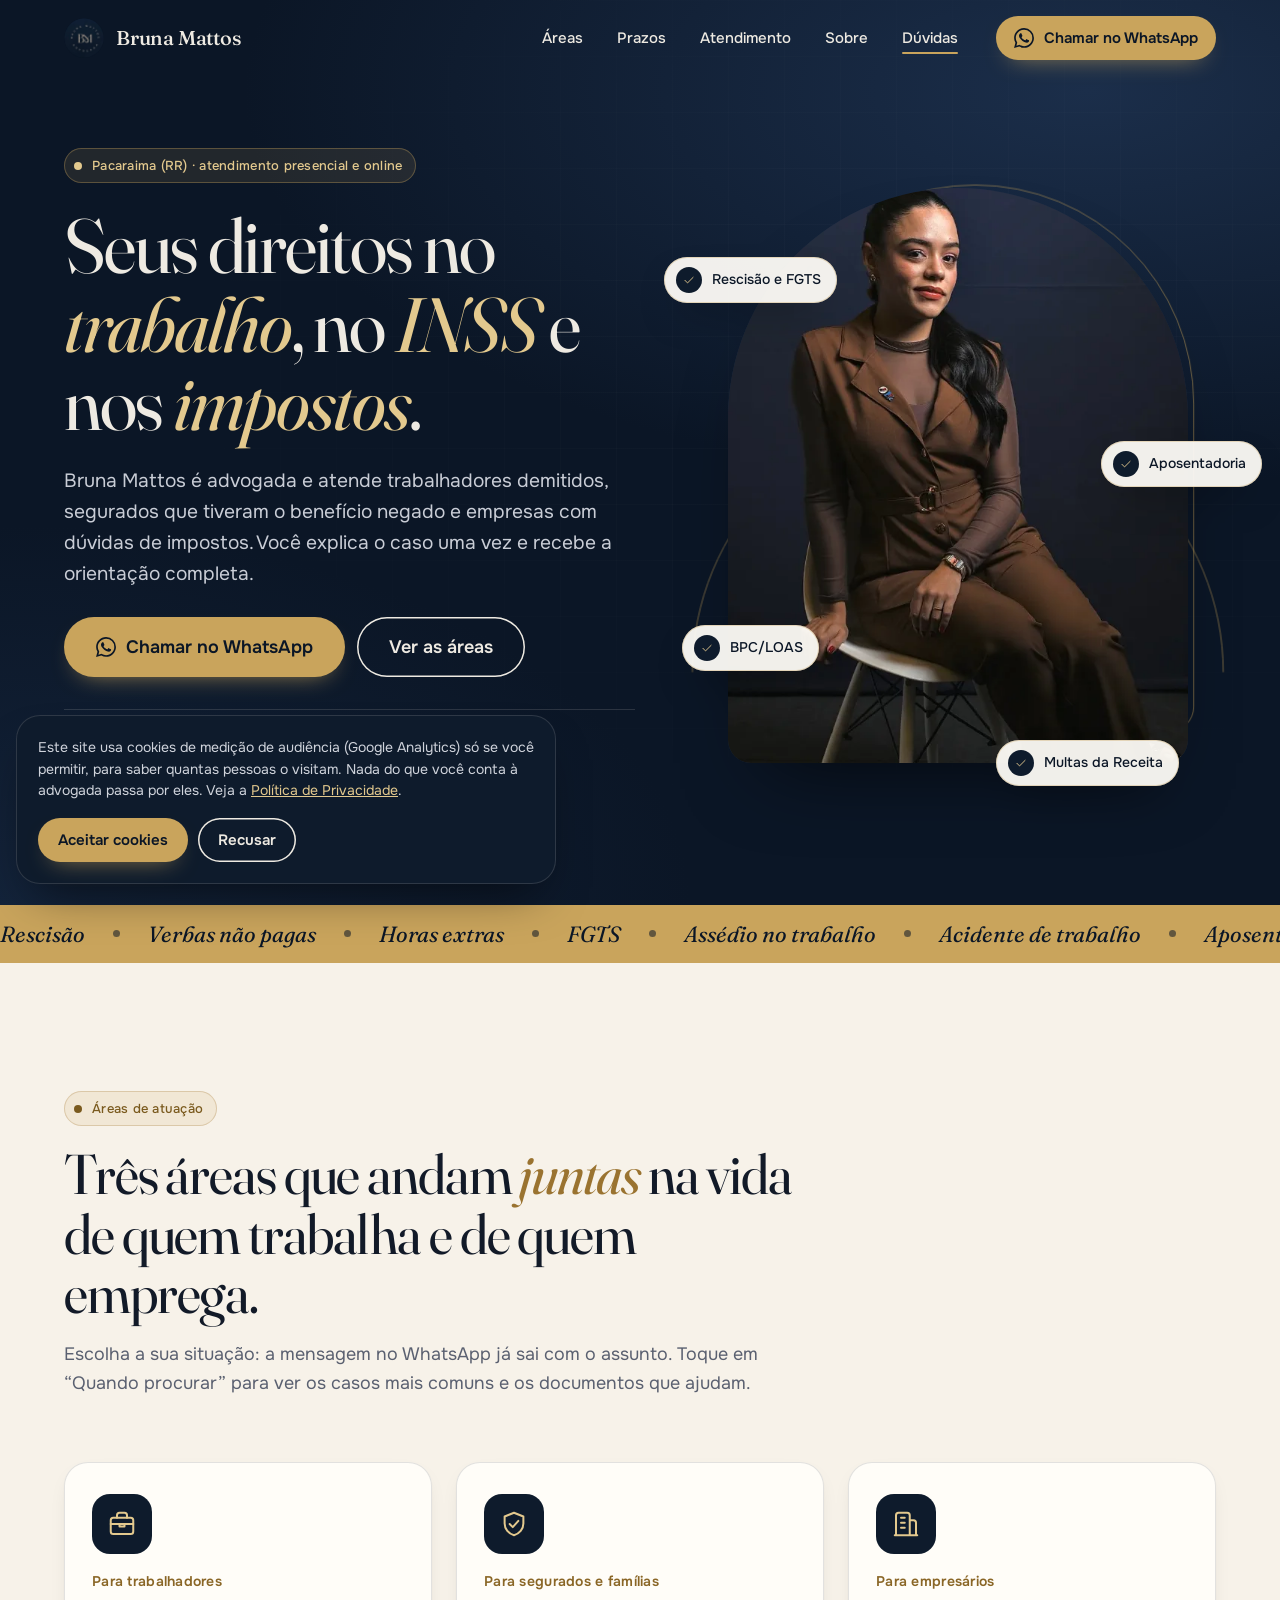
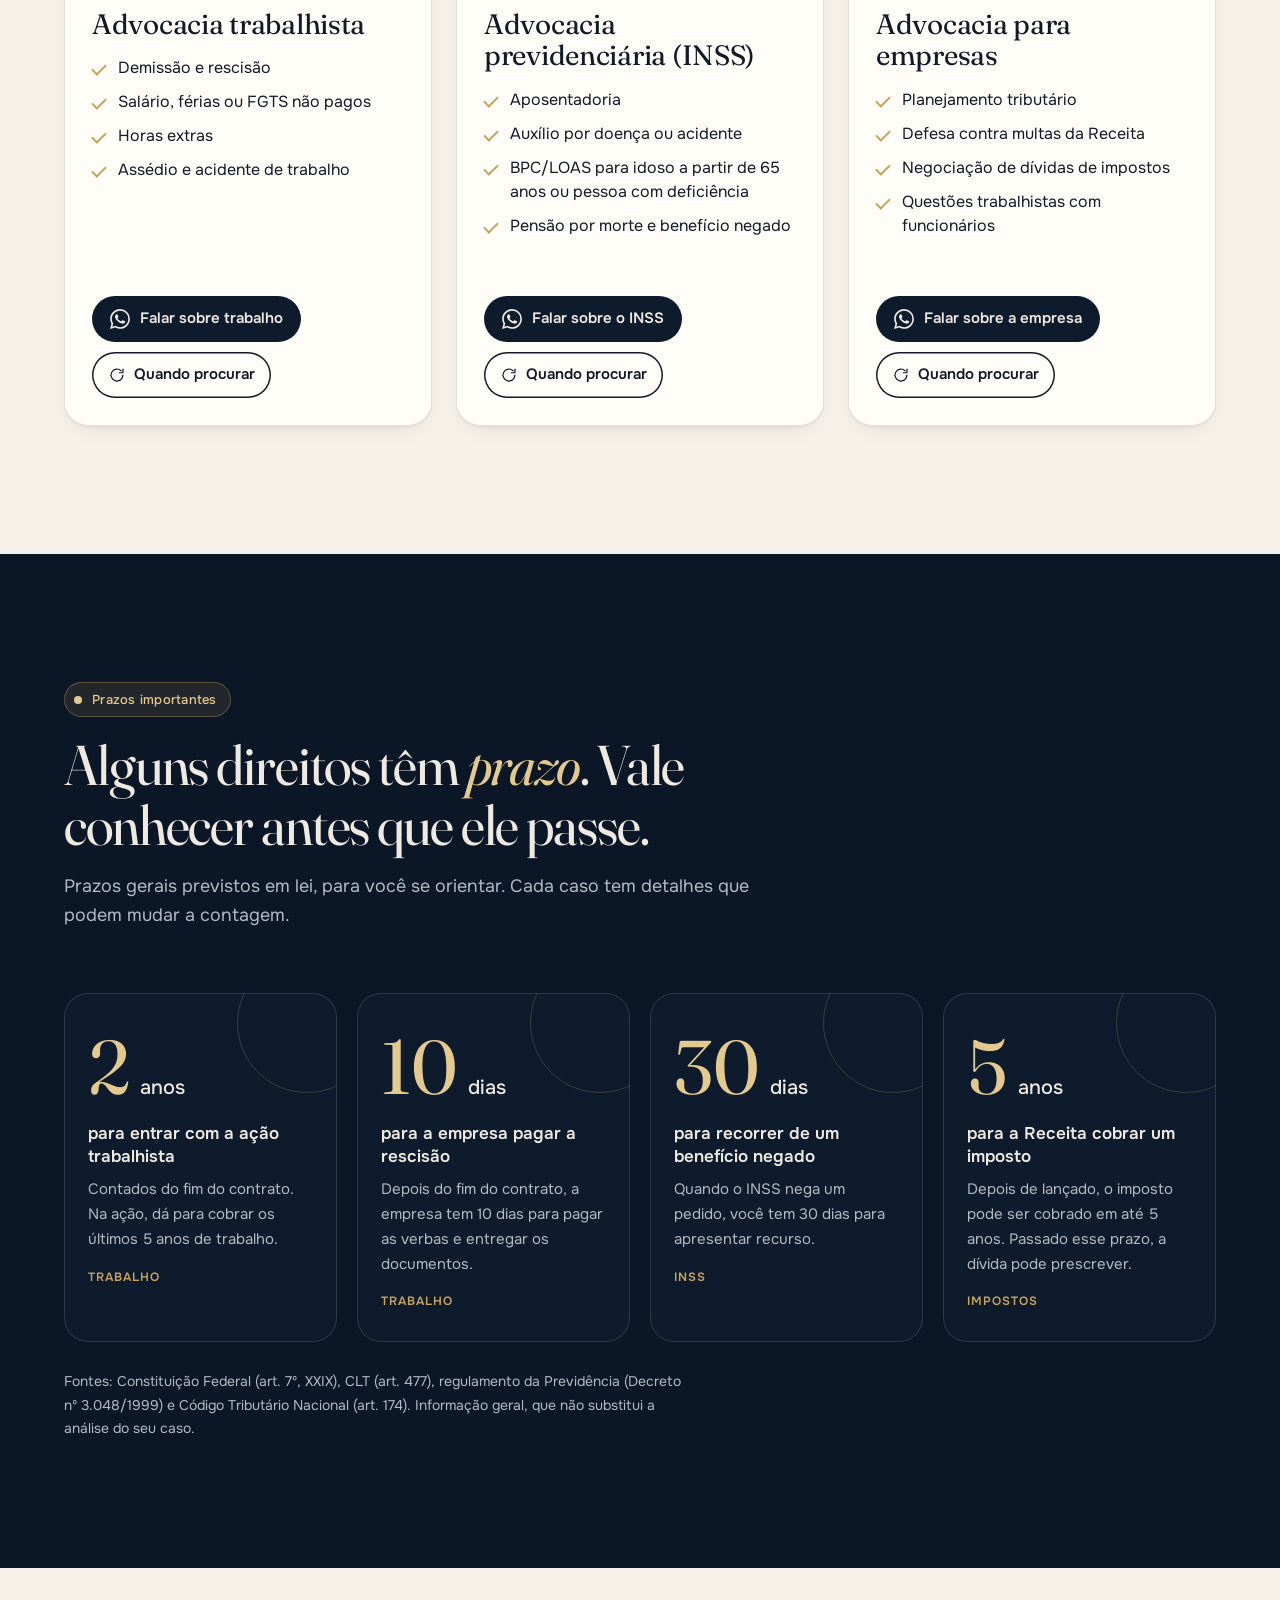
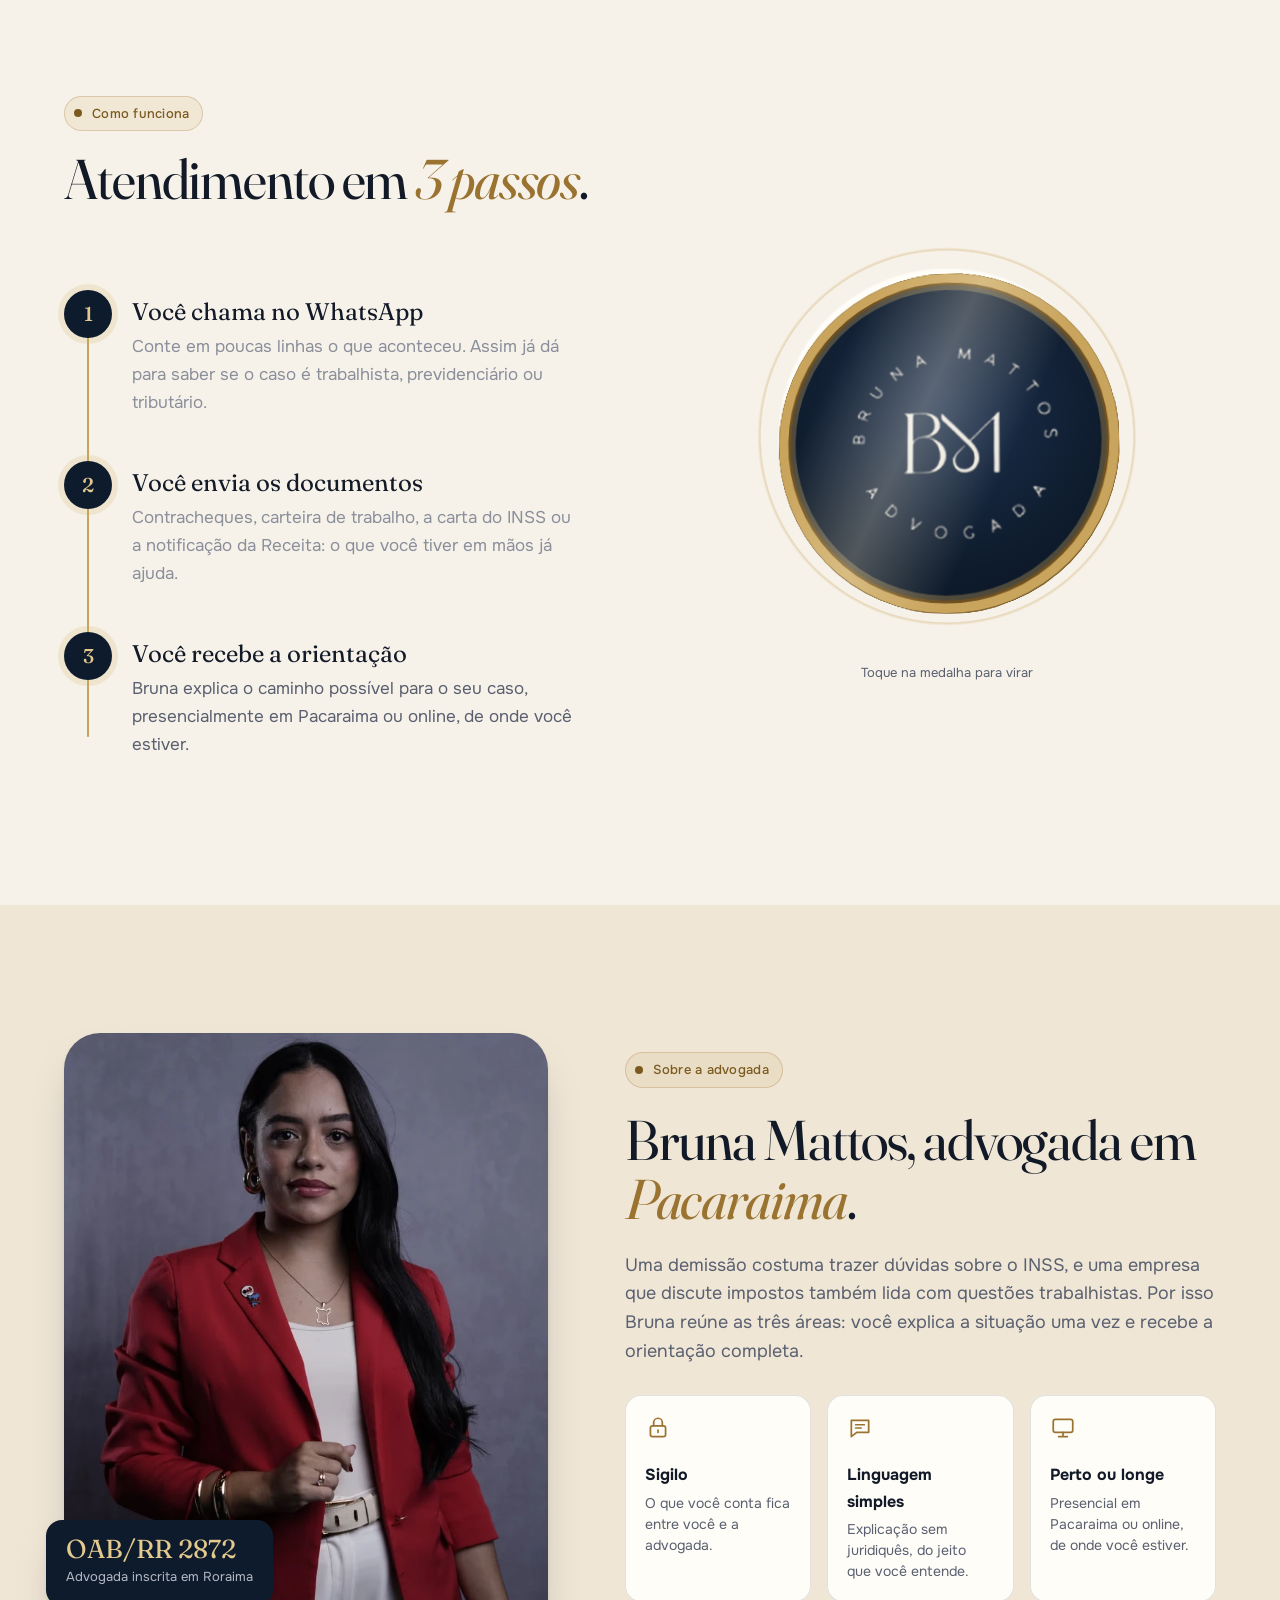
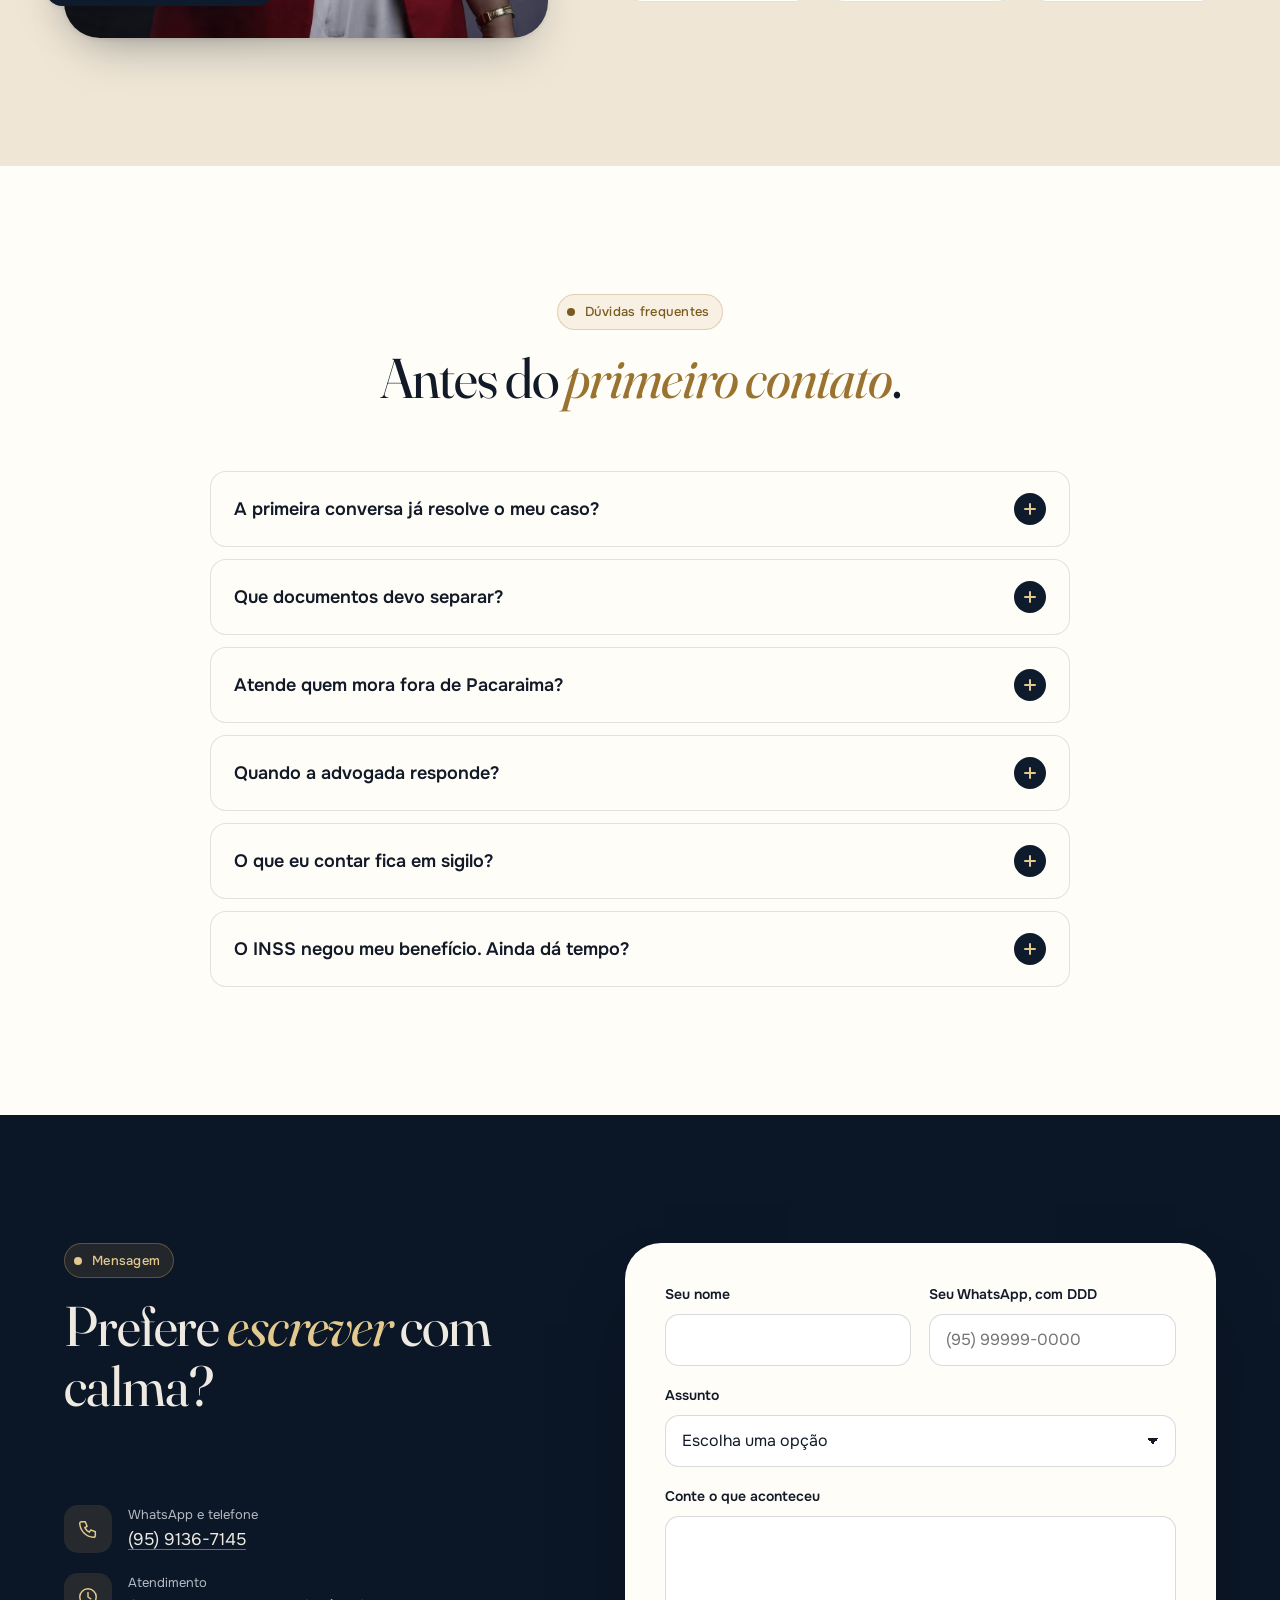
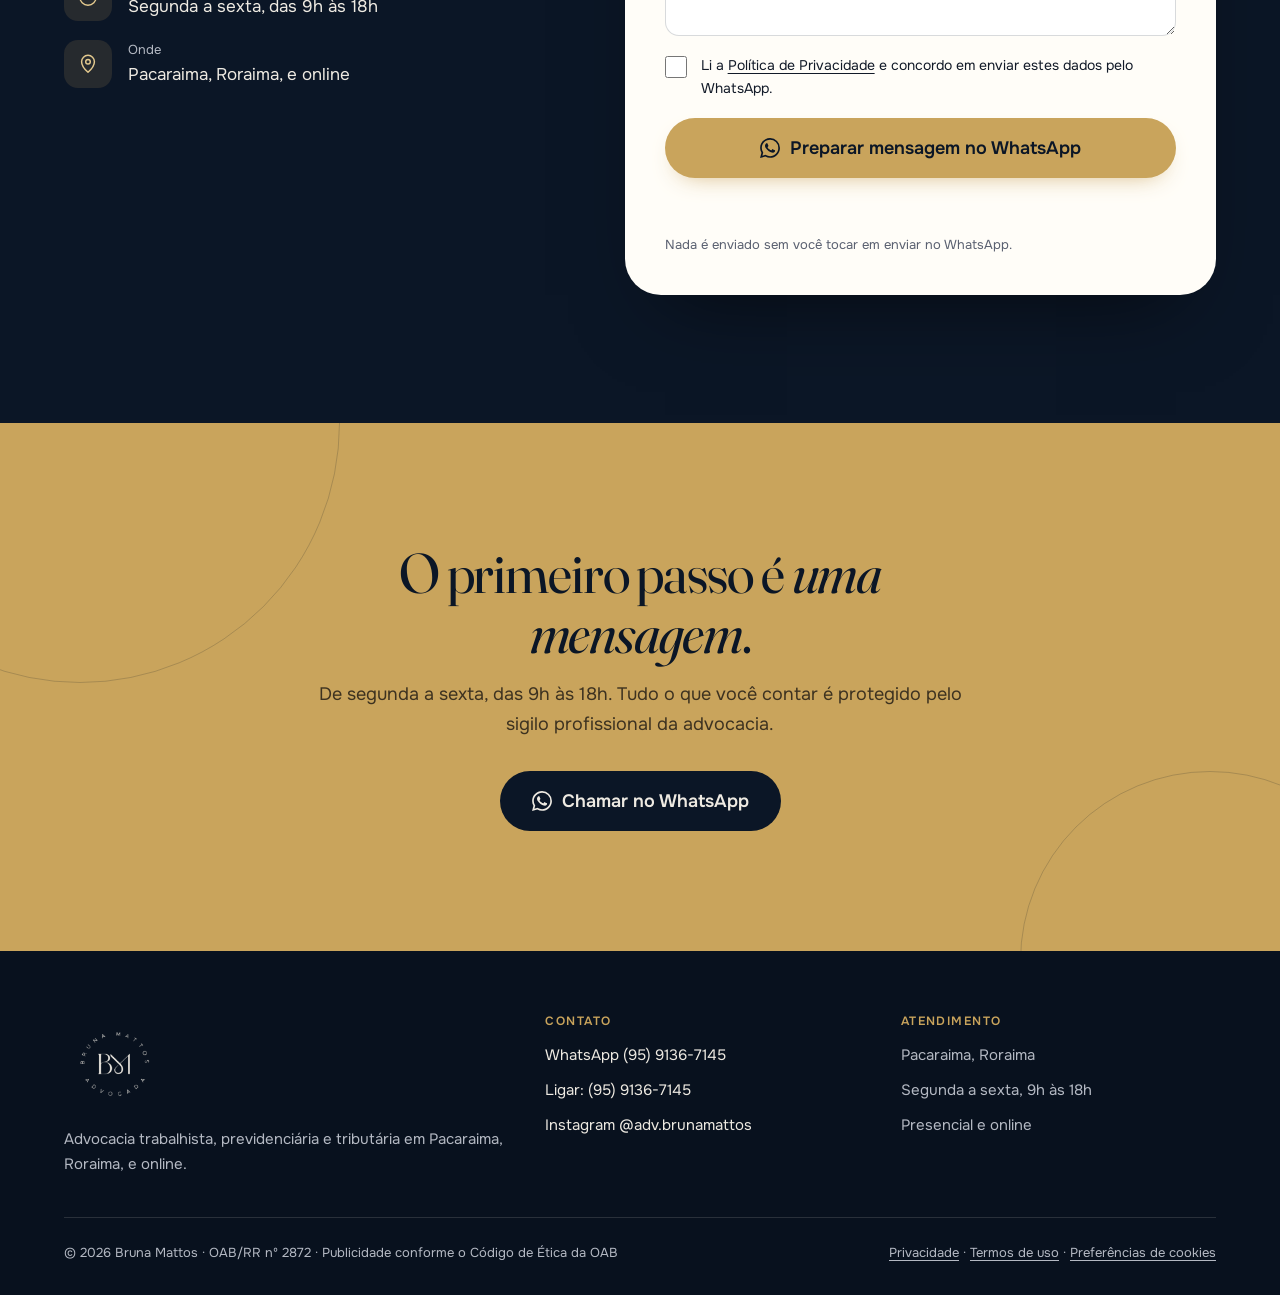
==== commit 49f2a4a2: "Troca a balança 3D por uma medalha 3D com a logo - Medalha em CSS 3D: logo na frente, OAB no verso, " ====
--- a/index.html
+++ b/index.html
@@ -219,8 +219,16 @@
           <li class="passo" data-passo id="passo-3"><span class="passo__n" aria-hidden="true">3</span><div><h3>Você recebe a orientação</h3><p>Bruna explica o caminho possível para o seu caso, presencialmente em Pacaraima ou online, de onde você estiver.</p></div></li>
         </ol>
       </div>
-      <div class="balanca-palco" data-revela>
-        <div id="balanca" data-product="assets/objects/product-render/specs/balanca.json" data-product-place="hero" data-product-view="three-quarter" data-product-mode="live" aria-label="Balança da justiça de latão sobre base de madeira e azul-marinho"></div>
+      <div class="medalha-palco" data-revela>
+        <span class="medalha__sombra" data-sombra aria-hidden="true"></span>
+        <button class="medalha" type="button" data-medalha aria-pressed="false" aria-label="Medalha com a logo de Bruna Mattos, advogada. Toque para ver o verso, com a OAB.">
+          <span class="medalha__corpo" data-corpo style="--esp:9" aria-hidden="true">
+            <span class="medalha__borda" style="transform:translateZ(-8px)"></span><span class="medalha__borda" style="transform:translateZ(-7px)"></span><span class="medalha__borda" style="transform:translateZ(-6px)"></span><span class="medalha__borda" style="transform:translateZ(-5px)"></span><span class="medalha__borda" style="transform:translateZ(-4px)"></span><span class="medalha__borda" style="transform:translateZ(-3px)"></span><span class="medalha__borda" style="transform:translateZ(-2px)"></span><span class="medalha__borda" style="transform:translateZ(-1px)"></span><span class="medalha__borda" style="transform:translateZ(0px)"></span><span class="medalha__borda" style="transform:translateZ(1px)"></span><span class="medalha__borda" style="transform:translateZ(2px)"></span><span class="medalha__borda" style="transform:translateZ(3px)"></span><span class="medalha__borda" style="transform:translateZ(4px)"></span><span class="medalha__borda" style="transform:translateZ(5px)"></span><span class="medalha__borda" style="transform:translateZ(6px)"></span><span class="medalha__borda" style="transform:translateZ(7px)"></span><span class="medalha__borda" style="transform:translateZ(8px)"></span>
+            <span class="medalha__face medalha__frente"><img src="assets/img/logo-bruna-mattos-marfim.png" alt="" width="328" height="328"></span>
+            <span class="medalha__face medalha__verso"><span class="medalha__verso-txt"><span>Advogada</span><strong>OAB/RR 2872</strong><i></i><span>Bruna Mattos</span></span></span>
+          </span>
+        </button>
+        <span class="medalha-dica" aria-hidden="true">Toque na medalha para virar</span>
       </div>
     </div>
   </section>
--- a/assets/estilo.css
+++ b/assets/estilo.css
@@ -286,12 +286,32 @@
 .passo h3 { font: 400 24px/1.2 var(--font-display); margin-top: 8px; }
 .passo p { margin-top: 6px; color: var(--muted); transition: color 240ms ease; }
 .passos.is-vivo .passo:not(.is-ativo) p { color: #8a8f9b; }
-.balanca-palco { position: relative; aspect-ratio: 1 / 1; border-radius: 50%; background: radial-gradient(closest-side, var(--paper) 0%, var(--paper) 62%, transparent 63%), radial-gradient(closest-side, transparent 69%, rgba(201, 164, 92, .3) 69.5%, transparent 70.5%); }
-#balanca { position: absolute; inset: 4%; }
-#balanca > img.balanca-still { width: 100%; height: 100%; object-fit: contain; }
-@media (prefers-reduced-motion: no-preference) { #balanca > img.balanca-still { animation: balanca-boia 5s ease-in-out infinite; transform-origin: 50% 90%; } }
-@keyframes balanca-boia { 0%, 100% { transform: translateY(0) rotate(-1.2deg); } 50% { transform: translateY(-8px) rotate(1.2deg); } }
-@media (max-width: 899px) { .atend { grid-template-columns: 1fr; } .balanca-palco { width: min(100%, 420px); margin-inline: auto; order: -1; } }
+.medalha-palco { position: relative; display: grid; place-items: center; aspect-ratio: 1 / 1; border-radius: 50%; perspective: 1100px;
+  background: radial-gradient(closest-side, var(--paper) 0%, var(--paper) 62%, transparent 63%), radial-gradient(closest-side, transparent 69%, rgba(201, 164, 92, .35) 69.5%, transparent 70.5%); }
+/* a medalha: um disco com espessura (camadas da borda), a logo na frente e a OAB no verso */
+.medalha { --d: min(64%, 340px); container-type: inline-size; position: relative; width: var(--d); aspect-ratio: 1; padding: 0; border: 0; border-radius: 50%; background: none; cursor: pointer;
+  transform-style: preserve-3d; -webkit-tap-highlight-color: transparent; }
+.medalha:focus-visible { outline-offset: 10px; border-radius: 50%; }
+.medalha__corpo { position: absolute; inset: 0; transform-style: preserve-3d; will-change: transform; }
+.medalha__borda { position: absolute; inset: 0; border-radius: 50%; background: linear-gradient(180deg, #e3c98e, #9a7330 55%, #6e5020); }
+.medalha__face { position: absolute; inset: 0; border-radius: 50%; overflow: hidden; backface-visibility: hidden; -webkit-backface-visibility: hidden;
+  display: grid; place-items: center;
+  background: radial-gradient(circle at 50% 40%, #1d3150 0%, #0e1b2c 62%, #0a1422 100%);
+  box-shadow: inset 0 0 0 2.8cqw #c9a45c, inset 0 0 0 3.6cqw #6e5020, inset 0 0 0 5cqw rgba(201, 164, 92, .35); }
+.medalha__face img { width: 84%; height: 84%; object-fit: contain; filter: drop-shadow(0 1px 0 rgba(0, 0, 0, .35)); }
+.medalha__verso { transform: rotateY(180deg) translateZ(calc(var(--esp) * 1px)); text-align: center; color: var(--gold-300); }
+.medalha__frente { transform: translateZ(calc(var(--esp) * 1px)); }
+.medalha__verso-txt { display: grid; display: grid; gap: 6px; justify-items: center; }
+.medalha__verso strong { font: 400 11.5cqw/1 var(--font-display); letter-spacing: -.01em; }
+.medalha__verso span { font: 500 4.5cqw/1.3 var(--font-text); letter-spacing: .14em; text-transform: uppercase; color: var(--ivory-muted); }
+.medalha__verso i { width: 20cqw; height: 1px; background: rgba(201, 164, 92, .6); }
+/* o reflexo de luz corre pela face conforme ela gira (--luz vem do script) */
+.medalha__face::after { content: ""; position: absolute; inset: 0; border-radius: 50%; pointer-events: none; mix-blend-mode: screen;
+  background: linear-gradient(115deg, transparent calc(var(--luz, 50%) - 22%), rgba(255, 244, 214, .28) var(--luz, 50%), transparent calc(var(--luz, 50%) + 22%)); }
+.medalha__sombra { position: absolute; left: 50%; bottom: 8%; width: calc(var(--d) * .9); height: calc(var(--d) * .12); margin-left: calc(var(--d) * -.45); border-radius: 50%;
+  background: radial-gradient(closest-side, rgba(11, 22, 38, .35), transparent); transform: scaleX(var(--sombra, 1)); pointer-events: none; }
+.medalha-dica { position: absolute; bottom: 4%; left: 50%; transform: translateX(-50%); font-size: 13px; color: var(--muted); white-space: nowrap; pointer-events: none; }
+@media (max-width: 899px) { .atend { grid-template-columns: 1fr; } .medalha-palco { width: min(100%, 420px); margin-inline: auto; } }
 
 /* ================================================================ sobre */
 .sobre { display: grid; grid-template-columns: minmax(0, .9fr) minmax(0, 1.1fr); gap: clamp(32px, 6vw, 88px); align-items: center; }
